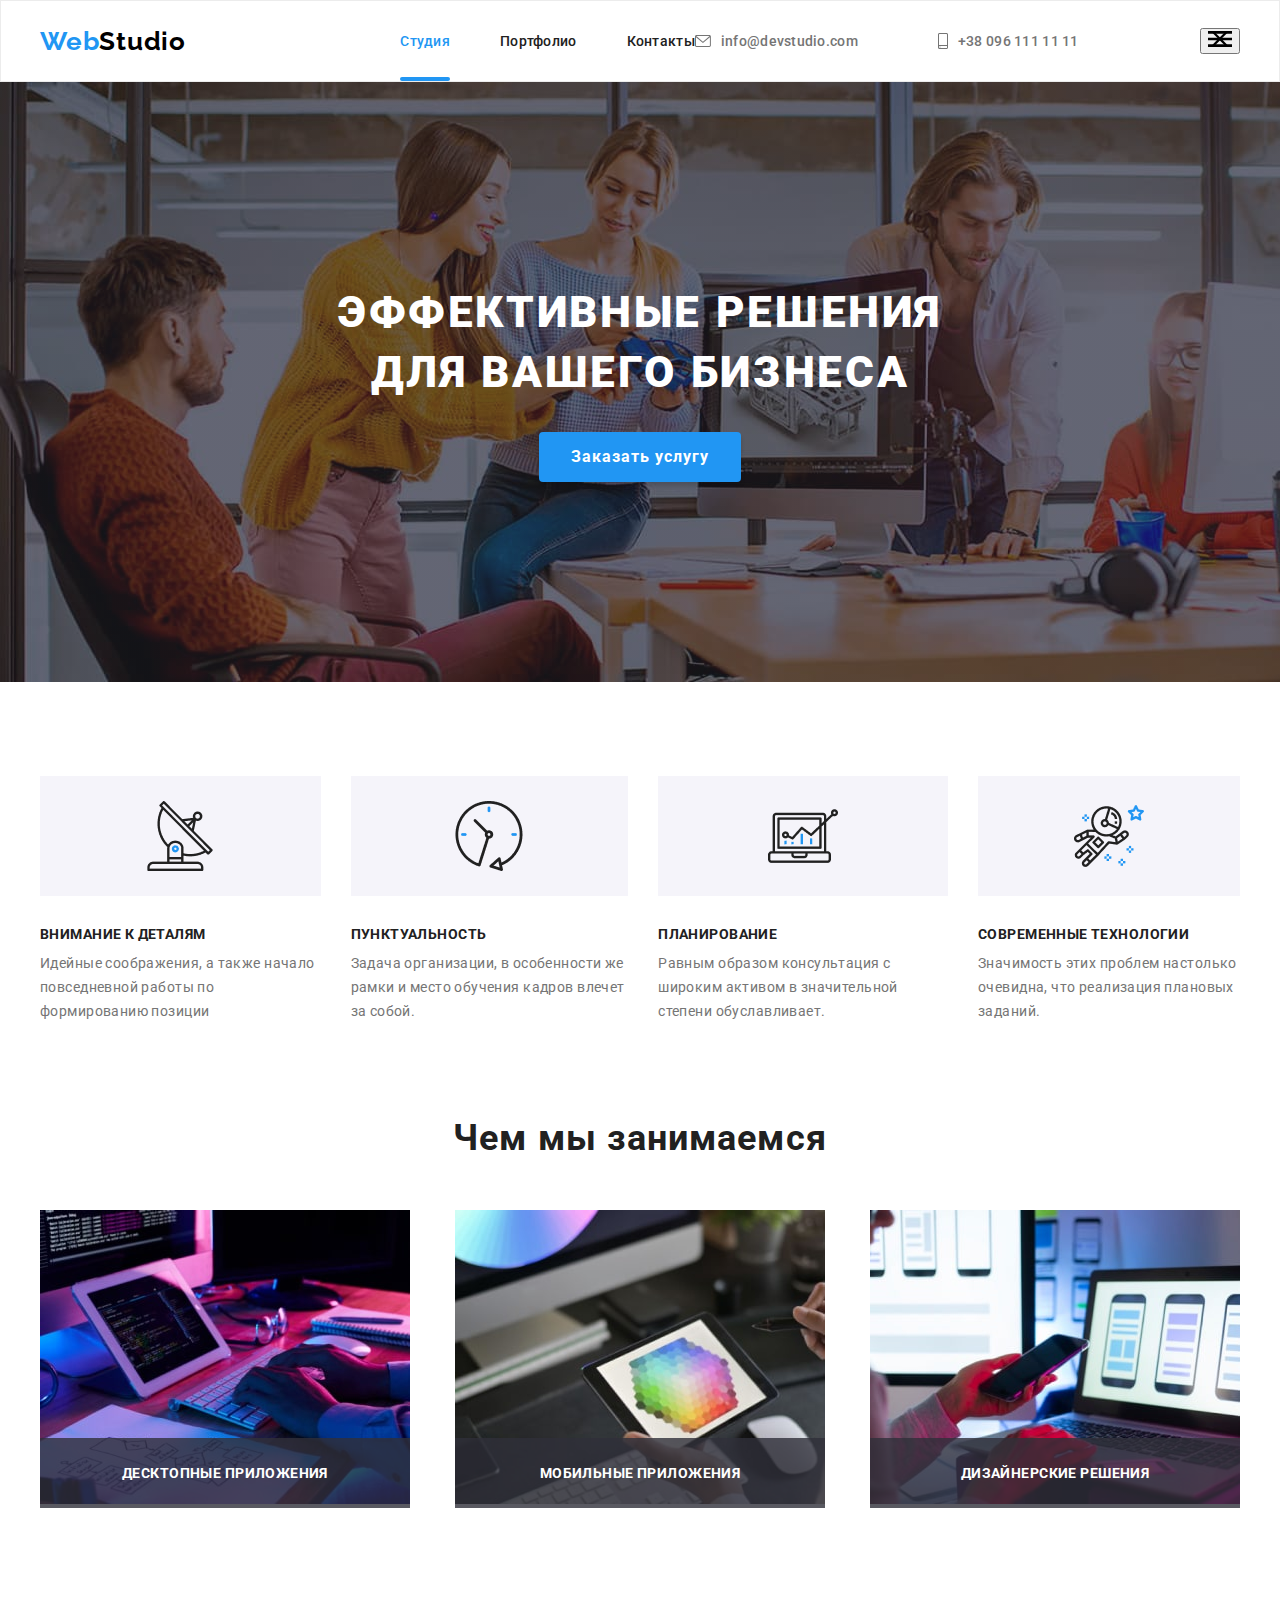
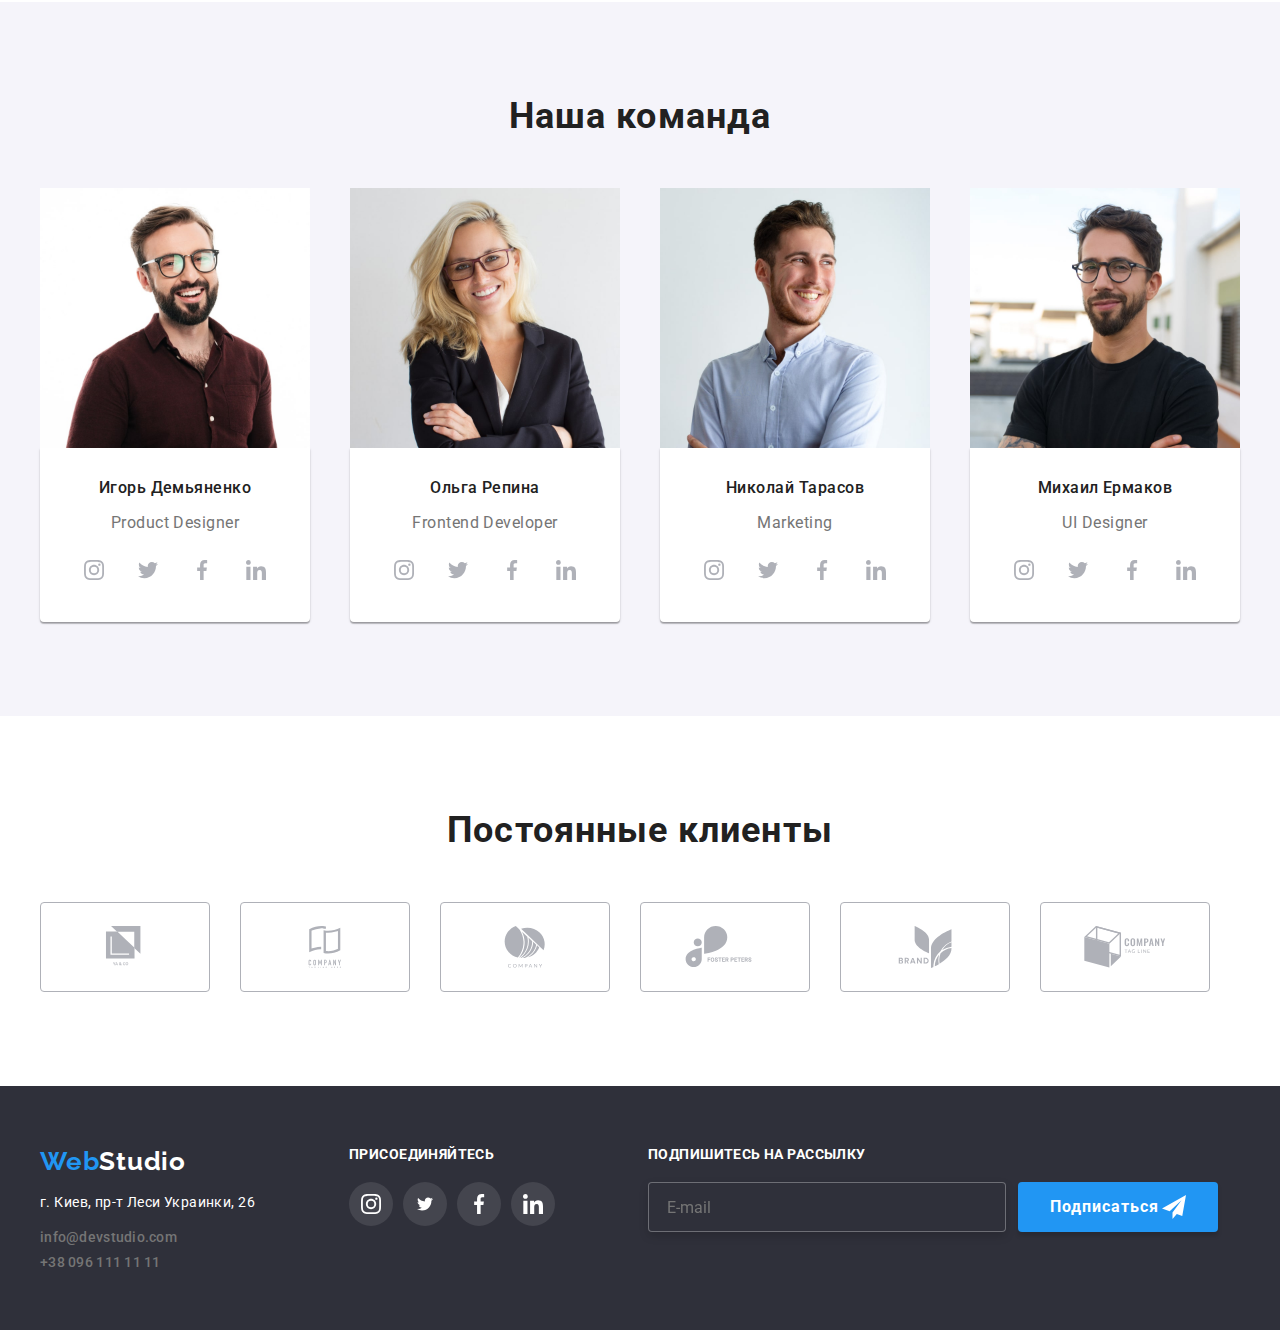
==== index.html @ eb55b939 "adaptive added" ====
<!DOCTYPE html>
<html lang="ru">
<head>
    <meta charset="UTF-8">
    <meta name="viewport" content="width=device-width, initial-scale=1.0">
    <title>WEBSTUDiO</title>
    <link rel="stylesheet" href="https://cdnjs.cloudflare.com/ajax/libs/modern-normalize/1.0.0/modern-normalize.css">
    <link href="https://fonts.googleapis.com/css2?family=Raleway:wght@700&family=Roboto:wght@400;500;700;900&display=swap" rel="stylesheet">
    <link rel="stylesheet" href="./css/main.min.css">
    <link rel="stylesheet" href="./portfolio.html">
</head>
<body>
    <!--HEADER-->
    <header class="header">
        <div class="container main">
            <a class="logo" href="" aria-label="Логотип веб студия">Web<span class="logo-name-part">Studio</span></a>
            <div class="nav-container main is-open" data-menu>
                    <nav class="navigation">
                        <ul class="navigation-list list main">
                            <li class="navigation-list-item"><a class="navigation-list-link link current" href="./index.html">Студия</a></li>
                            <li class="navigation-list-item"><a class="navigation-list-link link" href="./portfolio.html">Портфолио</a></li>
                            <li class="navigation-list-item"><a class="navigation-list-link link" href="">Контакты</a></li>
                        </ul>  
                    </nav>
                    <ul class="contacts list">
                        <li class="contacts-icon">
                            <a class="header-email-link link" href="mailto:info@devstudio.com">
                                <svg class="contacts-icon-mail">
                                    <use href="./images/sprite.svg#icon-envelope-hover"></use>
                                </svg>
                            info@devstudio.com</a>
                        </li>
                        <li class="contacts-icon">
                            <a class="header-tel-link link" href="tel:+380961111111">
                                <svg class="contacts-icon-tel">
                                    <use href="./images/sprite.svg#icon-smartphone"></use>
                                </svg>
                            +38 096 111 11 11</a>
                        </li>
                    </ul>
            </div>
            <button type="button" class="btn-burger-menu is-open" aria-expanded="false" data-menu-button>
                <svg width="24" height="16" class="menu-icon" aria-label="Переключатель мобильного меню">
                    <use class="icon-menu" href="./images/sprite.svg#icon-menu_24px"></use>
                    <use class="icon-close" href="./images/sprite.svg#icon-close_24px"></use>
                </svg>
            </button>
        </div>
    </header>
    <main>
    <!--ORDER SERVISE-->
        <section class="order-servise background">
            <div class="container">
                <h1 class="description">Эффективные решения <br> для вашего бизнеса</h1>
                <button class="modal-button" type="button" data-modal-open>Заказать услугу</button>
            </div>
        </section>
    <!--ADVANTAGES-->
        <section class="advantages">
            <div class="container">
                <ul class="advantages-list list">
                    <li class="advantages-item icon-antenna"><h3 class="advantages-description">ВНИМАНИЕ К ДЕТАЛЯМ</h3><p class="advantages-text">Идейные соображения, а также начало повседневной работы по формированию позиции</p></li>
                    <li class="advantages-item icon-clock"><h3 class="advantages-description">ПУНКТУАЛЬНОСТЬ</h3><p class="advantages-text">Задача организации, в особенности же рамки и место обучения кадров влечет за собой.</p></li>
                    <li class="advantages-item icon-diagram"><h3 class="advantages-description">ПЛАНИРОВАНИЕ</h3><p class="advantages-text">Равным образом консультация с широким активом в значительной степени обуславливает.</p></li>
                    <li class="advantages-item icon-astronaut"><h3 class="advantages-description">СОВРЕМЕННЫЕ ТЕХНОЛОГИИ</h3><p class="advantages-text">Значимость этих проблем настолько очевидна, что реализация плановых заданий.</p></li>
                </ul>
            </div>
        </section>
    <!--WORK DESCRIPTION-->
        <section class="work-description">
            <div class="container">
                <h2 class="section-description">Чем мы занимаемся</h2>
                <ul class="work-description-list list">
                    <li class="work-decription-item">
                         <img src="./images/workdescription/wd1.jpg" alt="человек печатает текст на клавиатуре" width="370" height="294">
                        <div class="work-description-text">
                            <h3 class="text-description">ДECКТОПНЫЕ ПРИЛОЖЕНИЯ</h3>
                        </div>
                     </li>
                     <li class="work-decription-item">
                        <img src="./images/workdescription/wd2.jpg" alt="человек смотрит на экран телефона" width="370" height="294">
                        <div class="work-description-text">
                            <h3 class="text-description">МОБИЛЬНЫЕ ПРИЛОЖЕНИЯ</h3>
                        </div>
                    </li>
                    <li class="work-decription-item">
                        <img src="./images/workdescription/wd3.jpg" alt="человек смотрит на экран планшета" width="370" height="294">
                        <div class="work-description-text">
                            <h3 class="text-description">ДИЗАЙНЕРСКИЕ РЕШЕНИЯ</h3>
                        </div>
                    </li>
                 </ul>
            </div>
        </section>
    <!--TEAM-->
        <section class="our-team">
            <div class="container">
                <h2 class="section-description">Наша команда</h2>
                <ul class="team-list list">
                    <li class="team-item">
                        <img class="employee-photo" src="./images/team/employee-1.jpg" alt="сотрудник мужчина улыбается" width="270" height="260">
                        <div class="team-content"> 
                            <h3 class="employee-name">Игорь Демьяненко</h3>
                            <p class="employee-position">Product Designer</p> 
                            <ul class="social-list list">
                                <li class="social-list-item">
                                    <a class="social-list-link" href="">
                                        <svg class="social-list-svg">
                                            <use href="./images/sprite.svg#icon-instagram"></use>
                                        </svg>
                                    </a>
                                </li>
                                <li class="social-list-item">
                                    <a class="social-list-link" href="">
                                        <svg class="social-list-svg">
                                            <use href="./images/sprite.svg#icon-twitter"></use>
                                        </svg>
                                    </a>
                                </li>
                                <li class="social-list-item">
                                    <a class="social-list-link" href="">
                                        <svg class="social-list-svg">
                                            <use href="./images/sprite.svg#icon-facebook"></use>
                                        </svg>
                                    </a>
                                </li>
                                <li class="social-list-item">
                                    <a class="social-list-link" href="">
                                        <svg class="social-list-svg">
                                            <use href="./images/sprite.svg#icon-linkedin"></use>
                                        </svg>
                                    </a>
                                </li>
                            </ul> 
                        </div>
                    </li>
                    <li class="team-item">
                        <img class="employee-photo" src="./images/team/employee-2.jpg" alt="сотрудник женщина улыбается" width="270" height="260">
                        <div class="team-content">
                            <h3 class="employee-name">Ольга Репина</h3>
                            <p class="employee-position">Frontend Developer</p>
                            <ul class="social-list list">
                                <li class="social-list-item">
                                    <a class="social-list-link" href="">
                                        <svg class="social-list-svg">
                                            <use href="./images/sprite.svg#icon-instagram"></use>
                                        </svg>
                                    </a>
                                </li>
                                <li class="social-list-item">
                                    <a class="social-list-link" href="">
                                        <svg class="social-list-svg">
                                            <use href="./images/sprite.svg#icon-twitter"></use>
                                        </svg>
                                    </a>
                                </li>
                                <li class="social-list-item">
                                    <a class="social-list-link" href="">
                                        <svg class="social-list-svg">
                                            <use href="./images/sprite.svg#icon-facebook"></use>
                                        </svg>
                                    </a>
                                </li>
                                <li class="social-list-item">
                                    <a class="social-list-link" href="">
                                        <svg class="social-list-svg">
                                            <use href="./images/sprite.svg#icon-linkedin"></use>
                                        </svg>
                                    </a>
                                </li>
                            </ul> 
                        </div>
                    </li>
                    <li class="team-item">
                        <img class="employee-photo" src="./images/team/employee-3.jpg" alt="сотрудник мужчина улыбается" width="270" height="260">
                        <div class="team-content">
                            <h3 class="employee-name">Николай Тарасов</h3>
                            <p class="employee-position">Marketing</p>
                            <ul class="social-list list">
                                <li class="social-list-item">
                                    <a class="social-list-link" href="">
                                        <svg class="social-list-svg">
                                            <use href="./images/sprite.svg#icon-instagram"></use>
                                        </svg>
                                    </a>
                                </li>
                                <li class="social-list-item">
                                    <a class="social-list-link" href="">
                                        <svg class="social-list-svg">
                                            <use href="./images/sprite.svg#icon-twitter"></use>
                                        </svg>
                                    </a>
                                </li>
                                <li class="social-list-item">
                                    <a class="social-list-link" href="">
                                        <svg class="social-list-svg">
                                            <use href="./images/sprite.svg#icon-facebook"></use>
                                        </svg>
                                    </a>
                                </li>
                                <li class="social-list-item">
                                    <a class="social-list-link" href="">
                                        <svg class="social-list-svg">
                                            <use href="./images/sprite.svg#icon-linkedin"></use>
                                        </svg>
                                    </a>
                                </li>
                            </ul> 
                        </div>
                    </li>
                    <li class="team-item">
                        <img class="employee-photo" src="./images/team/employee-4.jpg" alt="сотрудник мужчина улыбается" width="270" height="260">
                        <div class="team-content">
                            <h3 class="employee-name">Михаил Ермаков</h3>
                            <p class="employee-position">UI Designer</p>
                            <ul class="social-list list">
                                <li class="social-list-item">
                                    <a class="social-list-link" href="">
                                        <svg class="social-list-svg">
                                            <use href="./images/sprite.svg#icon-instagram"></use>
                                        </svg>
                                    </a>
                                </li>
                                <li class="social-list-item">
                                    <a class="social-list-link" href="">
                                        <svg class="social-list-svg">
                                            <use href="./images/sprite.svg#icon-twitter"></use>
                                        </svg>
                                    </a>
                                </li>
                                <li class="social-list-item">
                                    <a class="social-list-link" href="">
                                        <svg class="social-list-svg">
                                            <use href="./images/sprite.svg#icon-facebook"></use>
                                        </svg>
                                    </a>
                                </li>
                                <li class="social-list-item">
                                    <a class="social-list-link" href="">
                                        <svg class="social-list-svg">
                                            <use href="./images/sprite.svg#icon-linkedin"></use>
                                        </svg>
                                    </a>
                                </li>
                            </ul> 
                        </div> 
                    </li>
                </ul>
            </div>
        </section>
        <!--OUR CLIENTS-->
        <section class="our-clients">
            <div class="container">
                <h2 class="section-description">Постоянные клиенты</h2>
                <ul class="clients-list list">
                    <li class="clients-list-item link">
                        <a class="clients-list-link" href="">
                            <svg class="clients-list-svg" width="44" height="50">
                                <use href="./images/sprite.svg#icon-logo-1"></use>
                            </svg>
                        </a>
                    </li>
                    <li class="clients-list-item link">
                        <a class="clients-list-link" href="">
                            <svg class="clients-list-svg" width="40" height="52">
                                <use href="./images/sprite.svg#icon-logo-2"></use>
                            </svg>
                        </a>
                    </li>
                    <li class="clients-list-item link">
                        <a class="clients-list-link" href="">
                            <svg class="clients-list-svg" width="41" height="42">
                                <use href="./images/sprite.svg#icon-logo-3"></use>
                            </svg>
                        </a>
                    </li>
                    <li class="clients-list-item link">
                        <a class="clients-list-link" href="">
                            <svg class="clients-list-svg" width="80" height="42">
                                <use href="./images/sprite.svg#icon-logo-4"></use>
                            </svg>
                        </a>
                    </li>
                    <li class="clients-list-item link">
                        <a class="clients-list-link" href="">
                            <svg class="clients-list-svg" width="59" height="47">
                                <use href="./images/sprite.svg#icon-logo-5"></use>
                            </svg>
                        </a>
                    </li>
                    <li class="clients-list-item link">
                        <a class="clients-list-link" href="">
                            <svg class="clients-list-svg" width="89" height="46">
                                <use href="./images/sprite.svg#icon-logo-6"></use>
                            </svg>
                        </a>
                    </li>
                </ul>
            </div>
        </section>
    </main>
    <!--FOOTER-->
    <footer class="page-footer">
        <div class="container">
            <div class="address-section">
                <a class="logo" href="" aria-label="Логотип веб студия">Web<span class="logo-footer">Studio</span></a>
                <address class="address">
                    <p class="address-street">г. Киев, пр-т Леси Украинки, 26</p>
                    <div class="contacts-item">
                        <a class="header-email-link link" href="mailto:info@devstudio.com ">info@devstudio.com</a>
                        <a class="header-tel-link link" href="tel:+380961111111">+38 096 111 11 11</a>
                    </div>
                </address>
            </div>
            <div class="join">
                <span class="join-text">ПРИСОЕДИНЯЙТЕСЬ</span>
                <ul class="footer-social-list list">
                    <li class="footer-social-list-item">
                        <a class="footer-social-list-link" href="">
                            <svg weight="20" height="20" class="footer-social-list-svg">
                                <use href="./images/sprite.svg#icon-instagram"></use>
                            </svg>
                        </a>
                    </li>
                    <li class="footer-social-list-item">
                        <a class="footer-social-list-link" href="">
                            <svg weight="20" height="16" class="footer-social-list-svg">
                                <use href="./images/sprite.svg#icon-twitter"></use>
                            </svg>
                        </a>
                    </li>
                    <li class="footer-social-list-item">
                        <a class="footer-social-list-link" href="">
                            <svg weight="10" height="20" class="footer-social-list-svg">
                                <use href="./images/sprite.svg#icon-facebook"></use>
                            </svg>
                        </a>
                    </li>
                    <li class="footer-social-list-item">
                        <a class="footer-social-list-link" href="">
                            <svg weight="20" height="20" class="footer-social-list-svg">
                                <use href="./images/sprite.svg#icon-linkedin"></use>
                            </svg>
                        </a>
                    </li>
                </ul> 
            </div>
            <div class="footer-submit">
            <span class="join-text submit">ПОДПИШИТЕСЬ НА РАССЫЛКУ</span>
            <form action="#" class="footer-submit-link">
                <input type="email" name="user-mail" class="footer-submit-input" placeholder="E-mail">
                <button class="modal-button">Подписаться
                    <svg height="24" width="24" class="footer-social-list-svg">
                        <use href="./images/sprite.svg#icon-icon-send"></use>
                    </svg>
                </button>
            </form>    
            </div>
        </div>
    </footer>

    <div class="backdrop is-hidden" data-modal>
        <div class="modal">
            <button type="button" class="close-button" data-modal-close>
                <svg weight="11" height="11" class="svg-close-button">
                    <use href="./images/sprite.svg#icon-Vector"></use>
                </svg>
            </button>
            <form action="#" class="modal-form">
                <h2 class="modal-name">Оставьте свои данные, мы вам перезвоним</h2>
                <label class="modal-form-field">
                    Имя
                    <span class="modal-form-wrapper">
                        <input type="text" name="user-name" class="modal-form-input" required>
                        <svg width="12" height="12" class="modal-form-svg-icon">
                            <use href="./images/sprite.svg#icon-human"></use> 
                        </svg>   
                    </span>
                </label>
                <label class="modal-form-field">
                    Телефон
                    <span class="modal-form-wrapper">
                        <input type="tel" name="user-phone" class="modal-form-input" required>
                        <svg width="13" height="13" class="modal-form-svg-icon">
                            <use href="./images/sprite.svg#icon-tel"></use> 
                        </svg>
                    </span>
                </label>
                <label class="modal-form-field">
                    Почта
                    <span class="modal-form-wrapper">
                        <input type="email" name="user-mail" class="modal-form-input" required>
                        <svg width="15" height="12" class="modal-form-svg-icon">
                            <use href="./images/sprite.svg#icon-email"></use> 
                        </svg>
                    </span>
                </label>
                <textarea name="user-message" id="" cols="30" rows="10" class="modal-form-message" placeholder="Введите текст"></textarea>
                <input type="checkbox" name="user-policy" value="accept-policy" id="check-policy" class="modal-form-policy visually-hidden">
                <label for="check-policy" class="modal-form-policy-label">Соглашаюсь с рассылкой и принимаю <a href="#" class="modal-form-policy-link"> Условия договора</a></label>
                <button type="submit" class="modal-form-btn">Отправить</button>
            </form>
        </div>
    </div>

    <script src="./js/modal.js"></script>
    <script src="./js/menu.js"></script>
</body>
</html>
---- css/main.min.css ----
.visually-hidden{position:absolute !important;clip:rect(1px 1px 1px 1px);clip:rect(1px, 1px, 1px, 1px);padding:0 !important;border:0 !important;height:1px !important;width:1px !important;overflow:hidden}body{font-family:"Roboto", sans-serif;color:#757575}.list{list-style:none;padding:0px;margin:0px}.link{text-decoration:none}@media screen and (min-width: 480px){current::after{content:"";display:block;height:4px;width:100%;bottom:-4px;position:absolute;background-color:#2196F3;border-radius:2px}}@media screen and (min-width: 1200px){.current::after{content:"";display:block;height:4px;width:100%;bottom:-4px;position:absolute;background-color:#2196F3;border-radius:2px}}.container{width:100%;padding:0 15px}@media screen and (min-width: 480px){.container{width:480px;padding:0 15px;margin:0 auto}}@media screen and (min-width: 768px){.container{width:768px}}@media screen and (min-width: 1200px){.container{width:1230px}}.logo{margin-right:93px;font-family:"Raleway", sans-serif;font-style:normal;font-weight:700;font-size:26px;line-height:1.192;letter-spacing:0.03em;color:#2196F3;list-style:none;text-decoration:none}.logo-name-part{color:#000}.logo-footer{color:#fff}.section-description{margin-top:0px;margin-bottom:50px;font-weight:700;font-size:36px;line-height:1.166;text-align:center;letter-spacing:0.03em;color:#212121}.modal-button,.modal-form-btn{display:inline-block;min-width:200px;padding:10px 32px;font-weight:700;font-size:16px;line-height:1.875;align-items:center;letter-spacing:0.06em;color:#fff;background:#2196F3;box-shadow:0px 4px 4px rgba(0,0,0,0.15);border-radius:4px;border:none}.modal-form-btn{align-self:center;background:#188CE8;box-shadow:0px 4px 4px rgba(0,0,0,0.15);border-radius:4px;margin-top:40px;margin-bottom:40px;border:none}.backdrop{position:fixed;top:0;left:0;width:100%;height:100%;background:rgba(0,0,0,0.2);transition:all 250ms cubic-bezier(0.4, 0, 0.2, 1)}.backdrop.is-hidden{opacity:0;visibility:hidden;pointer-events:none}.backdrop.is-hidden .modal{transform:translate(-50%, -50%) scale(0)}.modal{position:absolute;top:50%;left:50%;transform:translate(-50%, -50%) scale(1);width:528px;height:581px;padding:40px;background:#fff;box-shadow:0px 1px 3px rgba(0,0,0,0.12),0px 1px 1px rgba(0,0,0,0.14),0px 2px 1px rgba(0,0,0,0.2);border-radius:4px}.close-button{position:absolute;top:8px;right:8px;width:30px;height:30px;background:#fff;border:1px solid rgba(0,0,0,0.1);border-radius:50%;cursor:pointer;transition:all 250ms cubic-bezier(0.4, 0, 0.2, 1)}.close-button:hover{fill:#2196F3}.svg-close-button{width:11px;height:11px;transition:color 250ms cubic-bezier(0.4, 0, 0.2, 1)}.modal-form{display:flex;flex-direction:column}.modal-form-input{display:block;width:100%;height:40px;border:1px solid rgba(33,33,33,0.2);border-radius:4px;padding-left:42px;cursor:pointer}.modal-form-input:focus,.modal-form-message:focus{padding:12px 16px;outline:none;border:1px solid #2196F3}.modal-form-message:focus::placeholder{padding:6px 8px}.modal-form-message{width:448px;height:120px;border:1px solid rgba(33,33,33,0.2);border-radius:4px;resize:none;margin-bottom:20px}.modal-form-field{margin-bottom:10px}.modal-form-wrapper{display:block;position:relative;margin-top:4px;cursor:pointer}.modal-name{width:448px;height:23px;font-weight:bold;font-size:20px;line-height:1.045;text-align:center;letter-spacing:0.03em;color:#212121}.modal-form-svg-icon{position:absolute;top:50%;left:12px;transform:translateY(-50%)}.modal-form-input:focus+.modal-form-svg-icon{fill:#2196F3}.modal-form-input:focus{padding-left:42px}.modal-form-policy-label::before{display:inline-block;content:"";width:16px;height:15px;border:2px solid #212121;margin-right:8.38px}.modal-form-policy-label{font-size:14px;line-height:1.714;letter-spacing:0.03em;color:#757575}.modal-form-policy:checked+.modal-form-policy-label::before{background-color:#2196F3;background-image:url(../images/modal/Vector.png);background-repeat:no-repeat;background-position:50% 50%;border:none}.modal-form-policy-link{color:#2196F3;text-decoration:underline}.modal-form-message::placeholder{padding:12px 16px}.social-list{display:flex;justify-content:space-between;padding-left:32px;padding-right:32px}.social-list-svg{width:20px;height:20px;transition:fill 250ms cubic-bezier(0.4, 0, 0.2, 1)}.social-list-link{display:flex;justify-content:center;align-items:center;width:44px;height:44px;fill:#AFB1B8;transition:background-color 250ms cubic-bezier(0.4, 0, 0.2, 1)}.social-list-link:hover{background-color:#2196F3;border-radius:50%}.social-list-link:hover .social-list-svg{fill:#fff}@media screen and (min-width: 480px){.header{position:relative;background-color:#fff;border:1px solid #ECECEC}.header-email-link:hover,.header-email-link:focus,.header-tel-link:hover,.header-tel-link:focus{color:#2196F3}.header-email-link,.header-tel-link{display:flex;font-weight:500;font-size:14px;line-height:1.143;letter-spacing:0.02em;color:#757575;transition:color 250ms cubic-bezier(0.4, 0, 0.2, 1)}}@media screen and (min-width: 1200px){.header-email-link,.header-tel-link{display:flex}}@media screen and (max-width: 768px){.nav-container{position:absolute;height:382px;width:100%;text-align:center;background-color:#fff}.nav-container.is-open{display:block}.navigation-list-item:not(:last-child){margin-bottom:40px}.navigation-list-link.current{color:#2196F3}.navigation-list-link:hover,.navigation-list-link:focus{color:#2196F3}.btn-burger-menu{display:inline-flex;padding:0;margin:0;width:40px;height:40px;border:none;background-color:#fff}.btn-burger-menu .icon-close{display:none}.btn-burger-menu.is-open .icon-close{display:block}.btn-burger-menu.is-open .icon-menu{display:none}}@media screen and (min-width: 768px){.main{display:flex;align-items:center;justify-content:space-between;height:80px}.navigation-list-link{position:relative;padding-top:32px;padding-bottom:28px;font-weight:500;font-size:14px;line-height:1.143;letter-spacing:0.02em;color:#212121;transition:color 250ms cubic-bezier(0.4, 0, 0.2, 1)}.navigation-list-item:not(:last-child){margin-right:50px}.navigation-list-link.current{color:#2196F3}.navigation-list-link:hover,.navigation-list-link:focus{color:#2196F3}}@media screen and (min-width: 1200px){.navigation-list-link{position:relative;padding-top:32px;padding-bottom:28px;font-weight:500;font-size:14px;line-height:1.143;letter-spacing:0.02em;color:#212121;transition:color 250ms cubic-bezier(0.4, 0, 0.2, 1)}.navigation-list-item:not(:last-child){margin-right:50px}.navigation-list-link.current{color:#2196F3}.navigation-list-link:hover,.navigation-list-link:focus{color:#2196F3}}main>.logo{align-self:center}@media screen and (min-width: 480px){.contacts{display:block}.contacts-icon-mail{align-self:center;width:16px;height:12px;fill:#757575;margin-right:10px;transition:fill 250ms cubic-bezier(0.4, 0, 0.2, 1)}.contacts-icon-tel{align-self:center;width:10px;height:16px;fill:#757575;margin-right:10px;transition:color 250ms cubic-bezier(0.4, 0, 0.2, 1)}}@media screen and (min-width: 1200px){.contacts{display:flex;margin:0}.contacts-icon-mail{align-self:center;width:16px;height:12px;fill:#757575;margin-right:10px;transition:fill 250ms cubic-bezier(0.4, 0, 0.2, 1)}.contacts-icon-tel{align-self:center;width:10px;height:16px;fill:#757575;margin-right:10px;transition:color 250ms cubic-bezier(0.4, 0, 0.2, 1)}.contacts-item{display:flex;flex-direction:column}.contacts-icon:not(:last-child){margin-right:30px}.contacts-icon .header-email-link{margin-right:50px}.header-email-link:hover .contacts-icon-mail{fill:#2196F3}.header-tel-link:hover .contacts-icon-tel{fill:#2196F3}.contacts-item>.header-email-link{margin-bottom:9px}}.order-servise{text-align:center;padding-top:200px;padding-bottom:200px;margin-bottom:60px}.description{margin-top:0px;margin-bottom:30px;font-weight:900;font-size:44px;line-height:1.364;letter-spacing:0.06em;text-transform:uppercase;color:#fff}@media screen and (min-width: 1200px){.order-servise{margin-bottom:94px}}.background{height:600px;max-width:1600px;margin-left:auto;margin-right:auto;background-image:linear-gradient(rgba(47,48,58,0.4), rgba(47,48,58,0.4)),url(../images/hero/hero.jpg)}.advantages-text{margin-top:0;margin-bottom:0;font-weight:normal;font-size:14px;line-height:1.714;letter-spacing:0.03em;color:#757575}.advantages-item::before{padding-right:100px;margin-bottom:30px;display:block;content:"";height:120px;background-size:70px 70px;background-repeat:no-repeat;background-position:center;background-color:#F5F4FA}.advantages-description{margin-top:0px;margin-bottom:10px;font-weight:700;font-size:14px;line-height:1.143;letter-spacing:0.03em;text-transform:uppercase;color:#212121}.advantages-item:not(:last-child){margin-right:30px}.icon-antenna::before{background-image:url(../images/advantages/antenna.png)}.icon-clock::before{background-image:url(../images/advantages/clock.png)}.icon-diagram::before{background-image:url(../images/advantages/diagram.png)}.icon-astronaut::before{background-image:url(../images/advantages/astronaut.png)}@media screen and (min-width: 480px){.advantages-list{display:block}.advantages-description{text-align:center}}@media screen and (min-width: 1200px){.advantages{margin-bottom:94px}.advantages-list{display:flex}.advantages-description{text-align:start}}@media screen and (max-width: 1199px){.work-description{display:none}}@media screen and (min-width: 1200px){.work-description{display:block;margin-bottom:94px}.work-description-list{display:flex;justify-content:space-between}.work-decription-item{position:relative}.work-description-text{position:absolute;bottom:0;left:0;height:70px;width:100%;background:rgba(47,48,58,0.8)}.text-description{padding:27px 52px;margin:0;font-weight:bold;font-size:14px;line-height:1.142;text-align:center;letter-spacing:0.03em;text-transform:uppercase;color:#fff}}.our-team{margin-bottom:60px;padding-top:60px;padding-bottom:60px;background-color:#F5F4FA}.team-content{background:#fff;box-shadow:0px 1px 3px rgba(0,0,0,0.12),0px 1px 1px rgba(0,0,0,0.14),0px 2px 1px rgba(0,0,0,0.2);border-radius:0px 0px 4px 4px;padding-top:30px;padding-bottom:30px}.employee-name{display:block;margin-bottom:10px;margin-top:0;font-weight:500;font-size:16px;line-height:1.188;text-align:center;letter-spacing:0.03em;color:#212121}.employee-position{margin-bottom:16px;font-weight:normal;font-size:16px;line-height:1.188;text-align:center;letter-spacing:0.03em}@media screen and (min-width: 480px){.our-team{width:100%;display:block}.employee-photo{display:block;margin:0  auto}}@media screen and (min-width: 1200px){.our-team{padding-bottom:94px;padding-top:94px;margin-bottom:94px}.employee-name,.employee-position{background-color:#fff}.team-list{display:flex;justify-content:space-between}.team-item{border-radius:0px 0px 4px 4px}.employee-photo{display:block}}.our-clients{margin-bottom:94px}.clients-list{display:flex}.clients-list-link{display:flex;justify-content:center;align-items:center;width:170px;height:90px;border:1px solid #AFB1B8;border-radius:4px;transition:border-color 250ms cubic-bezier(0.4, 0, 0.2, 1)}.clients-list-item:not(:last-child){margin-right:30px}.clients-list-link:hover{border-color:#2196F3}.clients-list-svg{width:100%;height:100%;padding:23px 40px;fill:#AFB1B8;transition:fill 250ms cubic-bezier(0.4, 0, 0.2, 1)}.clients-list-svg:hover{fill:#2196F3}.address-section{display:flex;flex-direction:column;justify-content:space-around;margin-right:70px}.address{display:flex;flex-direction:column;font-style:normal;color:#fff}.address-street{font-weight:normal;font-size:14px;line-height:1.714;letter-spacing:0.03em}.page-footer{background-color:#2F303A;padding-top:60px;padding-bottom:60px}.page-footer .container{display:flex}.join{display:flex;flex-direction:column;width:206px;height:80px}.join-text{font-style:normal;font-weight:bold;font-size:14px;line-height:1.142;letter-spacing:0.03em;text-transform:uppercase;color:#fff}.submit{display:block;margin-bottom:20px}.footer-submit{margin-left:93px}.footer-submit-link{display:flex;justify-content:center}.footer-submit-link .modal-button{display:flex;align-items:center;justify-content:space-between}.footer-submit-button{height:50px;width:200px;background-color:#2196F3;box-shadow:0px 4px 4px rgba(0,0,0,0.15);border-radius:4px}.footer-submit-input::placeholder{padding-top:15px;padding-left:16px}.footer-submit-input{width:358px;height:50px;margin-right:12px;background-color:#2F303A;border:1px solid rgba(255,255,255,0.3);filter:drop-shadow(0px 4px 4px rgba(0,0,0,0.15));border-radius:4px}.footer-submit-input:focus{padding:16px;color:rgba(255,255,255,0.3)}.footer-social-list{display:flex;justify-content:space-between;margin-top:20px}.footer-social-list-svg{fill:#fff}.footer-social-list-link{display:flex;justify-content:center;align-items:center;width:44px;height:44px;border-radius:50%;background:rgba(255,255,255,0.1);transition:background-color 250ms cubic-bezier(0.4, 0, 0.2, 1)}.footer-social-list-item{display:flex;justify-content:center;align-items:center}.footer-social-list-link:hover{background-color:#2196F3}
/*# sourceMappingURL=main.min.css.map */
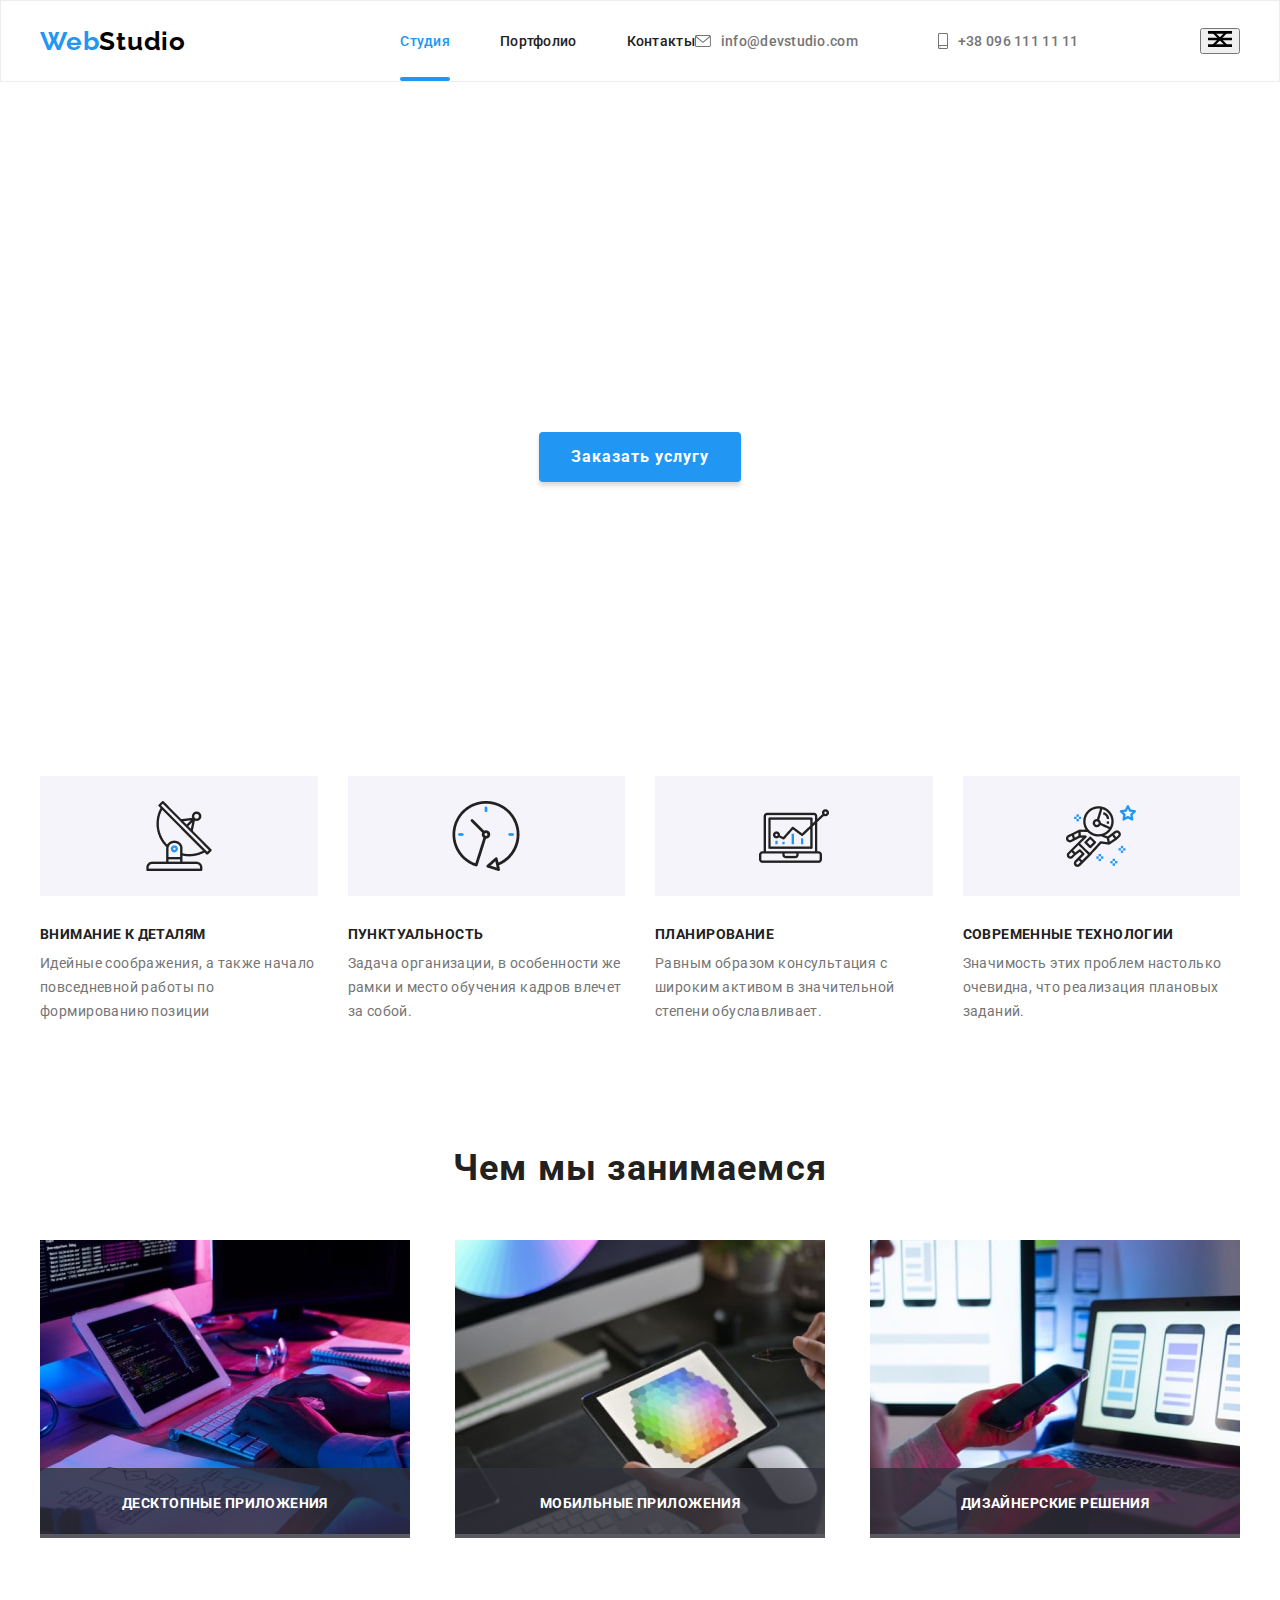
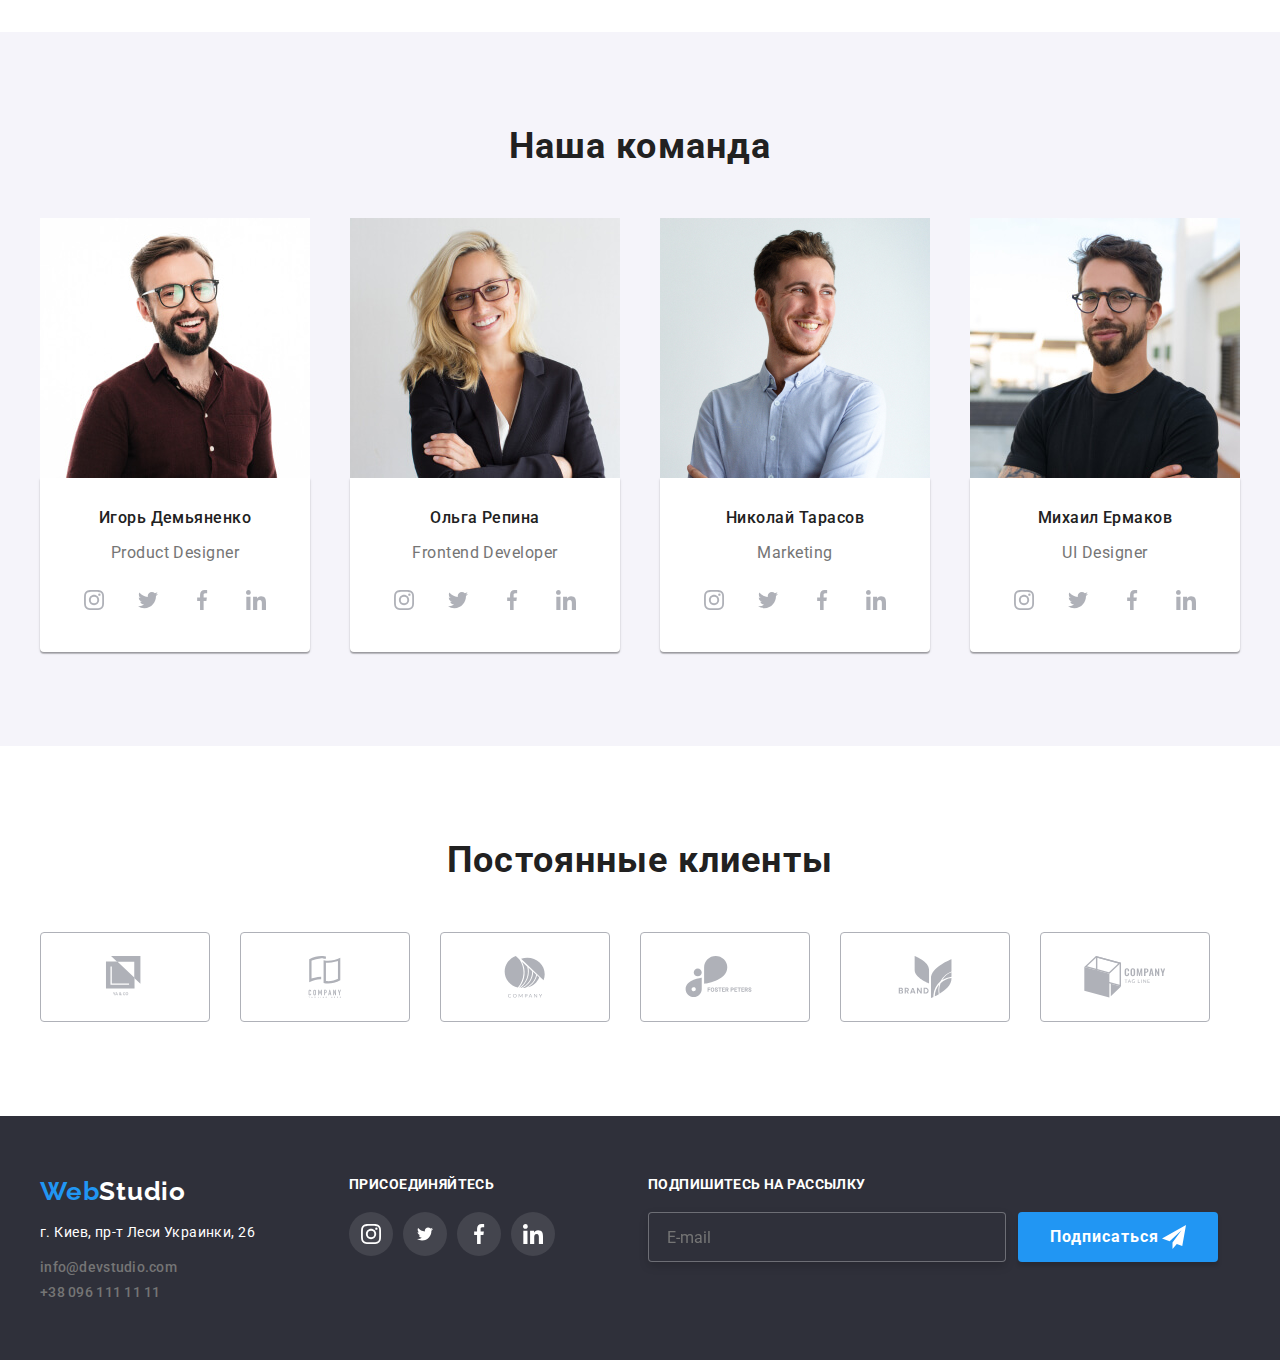
==== commit acbde703: "updated team" ====
--- a/index.html
+++ b/index.html
@@ -98,7 +98,12 @@
                 <h2 class="section-description">Наша команда</h2>
                 <ul class="team-list list">
                     <li class="team-item">
-                        <img class="employee-photo" src="./images/team/employee-1.jpg" alt="сотрудник мужчина улыбается" width="270" height="260">
+                        <picture>
+                            <source srcset="./images/team/employee-desctop-1.jpg 1x, ./images/team/employee-desctop-1@2x.jpg 2x" media="(min-width:1200px)">
+                            <source srcset="./images/team/employee-tablet-1.jpg 1x, ./images/team/employee-tablet-1@2x.jpg 2x" media="(min-width:768px)">
+                            <source srcset="./images/team/employee-mobile-1.jpg 1x, ./images/team/employee-mobile-1@2x.jpg 2x" media="(min-width:480px)">
+                            <img class="employee-photo" src="./images/team/employee-mobile-1.jpg" alt="сотрудник мужчина улыбается">
+                        </picture>
                         <div class="team-content"> 
                             <h3 class="employee-name">Игорь Демьяненко</h3>
                             <p class="employee-position">Product Designer</p> 
@@ -135,7 +140,12 @@
                         </div>
                     </li>
                     <li class="team-item">
-                        <img class="employee-photo" src="./images/team/employee-2.jpg" alt="сотрудник женщина улыбается" width="270" height="260">
+                        <picture>
+                            <source srcset="./images/team/employee-desctop-2.jpg 1x, ./images/team/employee-desctop-2@2x.jpg 2x" media="(min-width:1200px)">
+                            <source srcset="./images/team/employee-tablet-2.jpg 1x, ./images/team/employee-tablet-2@2x.jpg 2x" media="(min-width:768px)">
+                            <source srcset="./images/team/employee-mobile-2.jpg 1x, ./images/team/employee-mobile-2@2x.jpg 2x" media="(min-width:480px)">
+                            <img class="employee-photo" src="./images/team/employee-mobile-2.jpg" alt="сотрудник женщина улыбается">
+                        </picture>
                         <div class="team-content">
                             <h3 class="employee-name">Ольга Репина</h3>
                             <p class="employee-position">Frontend Developer</p>
@@ -172,7 +182,12 @@
                         </div>
                     </li>
                     <li class="team-item">
-                        <img class="employee-photo" src="./images/team/employee-3.jpg" alt="сотрудник мужчина улыбается" width="270" height="260">
+                        <picture>
+                            <source srcset="./images/team/employee-desctop-3.jpg 1x, ./images/team/employee-desctop-3@2x.jpg 2x" media="(min-width:1200px)">
+                            <source srcset="./images/team/employee-tablet-3.jpg 1x, ./images/team/employee-tablet-3@2x.jpg 2x" media="(min-width:768px)">
+                            <source srcset="./images/team/employee-mobile-3.jpg 1x, ./images/team/employee-mobile-3@2x.jpg 2x" media="(min-width:480px)">
+                            <img class="employee-photo" src="/images/team/employee-mobile-3.jpg" alt="сотрудник мужчина улыбается">
+                        </picture>
                         <div class="team-content">
                             <h3 class="employee-name">Николай Тарасов</h3>
                             <p class="employee-position">Marketing</p>
@@ -209,7 +224,12 @@
                         </div>
                     </li>
                     <li class="team-item">
-                        <img class="employee-photo" src="./images/team/employee-4.jpg" alt="сотрудник мужчина улыбается" width="270" height="260">
+                        <picture>
+                            <source srcset="./images/team/employee-desctop-4.jpg 1x, ./images/team/employee-desctop-4@2x.jpg 2x" media="(min-width:1200px)">
+                            <source srcset="./images/team/employee-tablet-4.jpg 1x, ./images/team/employee-tablet-4@2x.jpg 2x" media="(min-width:768px)">
+                            <source srcset="./images/team/employee-mobile-4.jpg 1x, ./images/team/employee-mobile-4@2x.jpg 2x" media="(min-width:480px)">
+                            <img class="employee-photo" src="./images/team/employee-mobile-4.jpg" alt="сотрудник мужчина улыбается">
+                        </picture>
                         <div class="team-content">
                             <h3 class="employee-name">Михаил Ермаков</h3>
                             <p class="employee-position">UI Designer</p>
--- a/css/main.min.css
+++ b/css/main.min.css
@@ -1,2 +1,2 @@
-.visually-hidden{position:absolute !important;clip:rect(1px 1px 1px 1px);clip:rect(1px, 1px, 1px, 1px);padding:0 !important;border:0 !important;height:1px !important;width:1px !important;overflow:hidden}body{font-family:"Roboto", sans-serif;color:#757575}.list{list-style:none;padding:0px;margin:0px}.link{text-decoration:none}@media screen and (min-width: 480px){current::after{content:"";display:block;height:4px;width:100%;bottom:-4px;position:absolute;background-color:#2196F3;border-radius:2px}}@media screen and (min-width: 1200px){.current::after{content:"";display:block;height:4px;width:100%;bottom:-4px;position:absolute;background-color:#2196F3;border-radius:2px}}.container{width:100%;padding:0 15px}@media screen and (min-width: 480px){.container{width:480px;padding:0 15px;margin:0 auto}}@media screen and (min-width: 768px){.container{width:768px}}@media screen and (min-width: 1200px){.container{width:1230px}}.logo{margin-right:93px;font-family:"Raleway", sans-serif;font-style:normal;font-weight:700;font-size:26px;line-height:1.192;letter-spacing:0.03em;color:#2196F3;list-style:none;text-decoration:none}.logo-name-part{color:#000}.logo-footer{color:#fff}.section-description{margin-top:0px;margin-bottom:50px;font-weight:700;font-size:36px;line-height:1.166;text-align:center;letter-spacing:0.03em;color:#212121}.modal-button,.modal-form-btn{display:inline-block;min-width:200px;padding:10px 32px;font-weight:700;font-size:16px;line-height:1.875;align-items:center;letter-spacing:0.06em;color:#fff;background:#2196F3;box-shadow:0px 4px 4px rgba(0,0,0,0.15);border-radius:4px;border:none}.modal-form-btn{align-self:center;background:#188CE8;box-shadow:0px 4px 4px rgba(0,0,0,0.15);border-radius:4px;margin-top:40px;margin-bottom:40px;border:none}.backdrop{position:fixed;top:0;left:0;width:100%;height:100%;background:rgba(0,0,0,0.2);transition:all 250ms cubic-bezier(0.4, 0, 0.2, 1)}.backdrop.is-hidden{opacity:0;visibility:hidden;pointer-events:none}.backdrop.is-hidden .modal{transform:translate(-50%, -50%) scale(0)}.modal{position:absolute;top:50%;left:50%;transform:translate(-50%, -50%) scale(1);width:528px;height:581px;padding:40px;background:#fff;box-shadow:0px 1px 3px rgba(0,0,0,0.12),0px 1px 1px rgba(0,0,0,0.14),0px 2px 1px rgba(0,0,0,0.2);border-radius:4px}.close-button{position:absolute;top:8px;right:8px;width:30px;height:30px;background:#fff;border:1px solid rgba(0,0,0,0.1);border-radius:50%;cursor:pointer;transition:all 250ms cubic-bezier(0.4, 0, 0.2, 1)}.close-button:hover{fill:#2196F3}.svg-close-button{width:11px;height:11px;transition:color 250ms cubic-bezier(0.4, 0, 0.2, 1)}.modal-form{display:flex;flex-direction:column}.modal-form-input{display:block;width:100%;height:40px;border:1px solid rgba(33,33,33,0.2);border-radius:4px;padding-left:42px;cursor:pointer}.modal-form-input:focus,.modal-form-message:focus{padding:12px 16px;outline:none;border:1px solid #2196F3}.modal-form-message:focus::placeholder{padding:6px 8px}.modal-form-message{width:448px;height:120px;border:1px solid rgba(33,33,33,0.2);border-radius:4px;resize:none;margin-bottom:20px}.modal-form-field{margin-bottom:10px}.modal-form-wrapper{display:block;position:relative;margin-top:4px;cursor:pointer}.modal-name{width:448px;height:23px;font-weight:bold;font-size:20px;line-height:1.045;text-align:center;letter-spacing:0.03em;color:#212121}.modal-form-svg-icon{position:absolute;top:50%;left:12px;transform:translateY(-50%)}.modal-form-input:focus+.modal-form-svg-icon{fill:#2196F3}.modal-form-input:focus{padding-left:42px}.modal-form-policy-label::before{display:inline-block;content:"";width:16px;height:15px;border:2px solid #212121;margin-right:8.38px}.modal-form-policy-label{font-size:14px;line-height:1.714;letter-spacing:0.03em;color:#757575}.modal-form-policy:checked+.modal-form-policy-label::before{background-color:#2196F3;background-image:url(../images/modal/Vector.png);background-repeat:no-repeat;background-position:50% 50%;border:none}.modal-form-policy-link{color:#2196F3;text-decoration:underline}.modal-form-message::placeholder{padding:12px 16px}.social-list{display:flex;justify-content:space-between;padding-left:32px;padding-right:32px}.social-list-svg{width:20px;height:20px;transition:fill 250ms cubic-bezier(0.4, 0, 0.2, 1)}.social-list-link{display:flex;justify-content:center;align-items:center;width:44px;height:44px;fill:#AFB1B8;transition:background-color 250ms cubic-bezier(0.4, 0, 0.2, 1)}.social-list-link:hover{background-color:#2196F3;border-radius:50%}.social-list-link:hover .social-list-svg{fill:#fff}@media screen and (min-width: 480px){.header{position:relative;background-color:#fff;border:1px solid #ECECEC}.header-email-link:hover,.header-email-link:focus,.header-tel-link:hover,.header-tel-link:focus{color:#2196F3}.header-email-link,.header-tel-link{display:flex;font-weight:500;font-size:14px;line-height:1.143;letter-spacing:0.02em;color:#757575;transition:color 250ms cubic-bezier(0.4, 0, 0.2, 1)}}@media screen and (min-width: 1200px){.header-email-link,.header-tel-link{display:flex}}@media screen and (max-width: 768px){.nav-container{position:absolute;height:382px;width:100%;text-align:center;background-color:#fff}.nav-container.is-open{display:block}.navigation-list-item:not(:last-child){margin-bottom:40px}.navigation-list-link.current{color:#2196F3}.navigation-list-link:hover,.navigation-list-link:focus{color:#2196F3}.btn-burger-menu{display:inline-flex;padding:0;margin:0;width:40px;height:40px;border:none;background-color:#fff}.btn-burger-menu .icon-close{display:none}.btn-burger-menu.is-open .icon-close{display:block}.btn-burger-menu.is-open .icon-menu{display:none}}@media screen and (min-width: 768px){.main{display:flex;align-items:center;justify-content:space-between;height:80px}.navigation-list-link{position:relative;padding-top:32px;padding-bottom:28px;font-weight:500;font-size:14px;line-height:1.143;letter-spacing:0.02em;color:#212121;transition:color 250ms cubic-bezier(0.4, 0, 0.2, 1)}.navigation-list-item:not(:last-child){margin-right:50px}.navigation-list-link.current{color:#2196F3}.navigation-list-link:hover,.navigation-list-link:focus{color:#2196F3}}@media screen and (min-width: 1200px){.navigation-list-link{position:relative;padding-top:32px;padding-bottom:28px;font-weight:500;font-size:14px;line-height:1.143;letter-spacing:0.02em;color:#212121;transition:color 250ms cubic-bezier(0.4, 0, 0.2, 1)}.navigation-list-item:not(:last-child){margin-right:50px}.navigation-list-link.current{color:#2196F3}.navigation-list-link:hover,.navigation-list-link:focus{color:#2196F3}}main>.logo{align-self:center}@media screen and (min-width: 480px){.contacts{display:block}.contacts-icon-mail{align-self:center;width:16px;height:12px;fill:#757575;margin-right:10px;transition:fill 250ms cubic-bezier(0.4, 0, 0.2, 1)}.contacts-icon-tel{align-self:center;width:10px;height:16px;fill:#757575;margin-right:10px;transition:color 250ms cubic-bezier(0.4, 0, 0.2, 1)}}@media screen and (min-width: 1200px){.contacts{display:flex;margin:0}.contacts-icon-mail{align-self:center;width:16px;height:12px;fill:#757575;margin-right:10px;transition:fill 250ms cubic-bezier(0.4, 0, 0.2, 1)}.contacts-icon-tel{align-self:center;width:10px;height:16px;fill:#757575;margin-right:10px;transition:color 250ms cubic-bezier(0.4, 0, 0.2, 1)}.contacts-item{display:flex;flex-direction:column}.contacts-icon:not(:last-child){margin-right:30px}.contacts-icon .header-email-link{margin-right:50px}.header-email-link:hover .contacts-icon-mail{fill:#2196F3}.header-tel-link:hover .contacts-icon-tel{fill:#2196F3}.contacts-item>.header-email-link{margin-bottom:9px}}.order-servise{text-align:center;padding-top:200px;padding-bottom:200px;margin-bottom:60px}.description{margin-top:0px;margin-bottom:30px;font-weight:900;font-size:44px;line-height:1.364;letter-spacing:0.06em;text-transform:uppercase;color:#fff}@media screen and (min-width: 1200px){.order-servise{margin-bottom:94px}}.background{height:600px;max-width:1600px;margin-left:auto;margin-right:auto;background-image:linear-gradient(rgba(47,48,58,0.4), rgba(47,48,58,0.4)),url(../images/hero/hero.jpg)}.advantages-text{margin-top:0;margin-bottom:0;font-weight:normal;font-size:14px;line-height:1.714;letter-spacing:0.03em;color:#757575}.advantages-item::before{padding-right:100px;margin-bottom:30px;display:block;content:"";height:120px;background-size:70px 70px;background-repeat:no-repeat;background-position:center;background-color:#F5F4FA}.advantages-description{margin-top:0px;margin-bottom:10px;font-weight:700;font-size:14px;line-height:1.143;letter-spacing:0.03em;text-transform:uppercase;color:#212121}.advantages-item:not(:last-child){margin-right:30px}.icon-antenna::before{background-image:url(../images/advantages/antenna.png)}.icon-clock::before{background-image:url(../images/advantages/clock.png)}.icon-diagram::before{background-image:url(../images/advantages/diagram.png)}.icon-astronaut::before{background-image:url(../images/advantages/astronaut.png)}@media screen and (min-width: 480px){.advantages-list{display:block}.advantages-description{text-align:center}}@media screen and (min-width: 1200px){.advantages{margin-bottom:94px}.advantages-list{display:flex}.advantages-description{text-align:start}}@media screen and (max-width: 1199px){.work-description{display:none}}@media screen and (min-width: 1200px){.work-description{display:block;margin-bottom:94px}.work-description-list{display:flex;justify-content:space-between}.work-decription-item{position:relative}.work-description-text{position:absolute;bottom:0;left:0;height:70px;width:100%;background:rgba(47,48,58,0.8)}.text-description{padding:27px 52px;margin:0;font-weight:bold;font-size:14px;line-height:1.142;text-align:center;letter-spacing:0.03em;text-transform:uppercase;color:#fff}}.our-team{margin-bottom:60px;padding-top:60px;padding-bottom:60px;background-color:#F5F4FA}.team-content{background:#fff;box-shadow:0px 1px 3px rgba(0,0,0,0.12),0px 1px 1px rgba(0,0,0,0.14),0px 2px 1px rgba(0,0,0,0.2);border-radius:0px 0px 4px 4px;padding-top:30px;padding-bottom:30px}.employee-name{display:block;margin-bottom:10px;margin-top:0;font-weight:500;font-size:16px;line-height:1.188;text-align:center;letter-spacing:0.03em;color:#212121}.employee-position{margin-bottom:16px;font-weight:normal;font-size:16px;line-height:1.188;text-align:center;letter-spacing:0.03em}@media screen and (min-width: 480px){.our-team{width:100%;display:block}.employee-photo{display:block;margin:0  auto}}@media screen and (min-width: 1200px){.our-team{padding-bottom:94px;padding-top:94px;margin-bottom:94px}.employee-name,.employee-position{background-color:#fff}.team-list{display:flex;justify-content:space-between}.team-item{border-radius:0px 0px 4px 4px}.employee-photo{display:block}}.our-clients{margin-bottom:94px}.clients-list{display:flex}.clients-list-link{display:flex;justify-content:center;align-items:center;width:170px;height:90px;border:1px solid #AFB1B8;border-radius:4px;transition:border-color 250ms cubic-bezier(0.4, 0, 0.2, 1)}.clients-list-item:not(:last-child){margin-right:30px}.clients-list-link:hover{border-color:#2196F3}.clients-list-svg{width:100%;height:100%;padding:23px 40px;fill:#AFB1B8;transition:fill 250ms cubic-bezier(0.4, 0, 0.2, 1)}.clients-list-svg:hover{fill:#2196F3}.address-section{display:flex;flex-direction:column;justify-content:space-around;margin-right:70px}.address{display:flex;flex-direction:column;font-style:normal;color:#fff}.address-street{font-weight:normal;font-size:14px;line-height:1.714;letter-spacing:0.03em}.page-footer{background-color:#2F303A;padding-top:60px;padding-bottom:60px}.page-footer .container{display:flex}.join{display:flex;flex-direction:column;width:206px;height:80px}.join-text{font-style:normal;font-weight:bold;font-size:14px;line-height:1.142;letter-spacing:0.03em;text-transform:uppercase;color:#fff}.submit{display:block;margin-bottom:20px}.footer-submit{margin-left:93px}.footer-submit-link{display:flex;justify-content:center}.footer-submit-link .modal-button{display:flex;align-items:center;justify-content:space-between}.footer-submit-button{height:50px;width:200px;background-color:#2196F3;box-shadow:0px 4px 4px rgba(0,0,0,0.15);border-radius:4px}.footer-submit-input::placeholder{padding-top:15px;padding-left:16px}.footer-submit-input{width:358px;height:50px;margin-right:12px;background-color:#2F303A;border:1px solid rgba(255,255,255,0.3);filter:drop-shadow(0px 4px 4px rgba(0,0,0,0.15));border-radius:4px}.footer-submit-input:focus{padding:16px;color:rgba(255,255,255,0.3)}.footer-social-list{display:flex;justify-content:space-between;margin-top:20px}.footer-social-list-svg{fill:#fff}.footer-social-list-link{display:flex;justify-content:center;align-items:center;width:44px;height:44px;border-radius:50%;background:rgba(255,255,255,0.1);transition:background-color 250ms cubic-bezier(0.4, 0, 0.2, 1)}.footer-social-list-item{display:flex;justify-content:center;align-items:center}.footer-social-list-link:hover{background-color:#2196F3}
+.visually-hidden{position:absolute !important;clip:rect(1px 1px 1px 1px);clip:rect(1px, 1px, 1px, 1px);padding:0 !important;border:0 !important;height:1px !important;width:1px !important;overflow:hidden}body{font-family:"Roboto", sans-serif;color:#757575}.list{list-style:none;padding:0px;margin:0px}.link{text-decoration:none}@media screen and (min-width: 480px){current::after{content:"";display:block;height:4px;width:100%;bottom:-4px;position:absolute;background-color:#2196F3;border-radius:2px}}@media screen and (min-width: 1200px){.current::after{content:"";display:block;height:4px;width:100%;bottom:-4px;position:absolute;background-color:#2196F3;border-radius:2px}}.container{width:100%;padding:0 15px}@media screen and (min-width: 480px){.container{width:480px;padding:0 15px;margin:0 auto}}@media screen and (min-width: 768px){.container{width:768px}}@media screen and (min-width: 1200px){.container{width:1230px}}.logo{margin-right:93px;font-family:"Raleway", sans-serif;font-style:normal;font-weight:700;font-size:26px;line-height:1.192;letter-spacing:0.03em;color:#2196F3;list-style:none;text-decoration:none}.logo-name-part{color:#000}.logo-footer{color:#fff}.modal-button,.modal-form-btn{display:inline-block;min-width:200px;padding:10px 32px;font-weight:700;font-size:16px;line-height:1.875;align-items:center;letter-spacing:0.06em;color:#fff;background:#2196F3;box-shadow:0px 4px 4px rgba(0,0,0,0.15);border-radius:4px;border:none}.modal-form-btn{align-self:center;background:#188CE8;box-shadow:0px 4px 4px rgba(0,0,0,0.15);border-radius:4px;margin-top:40px;margin-bottom:40px;border:none}.backdrop{position:fixed;top:0;left:0;width:100%;height:100%;background:rgba(0,0,0,0.2);transition:all 250ms cubic-bezier(0.4, 0, 0.2, 1)}.backdrop.is-hidden{opacity:0;visibility:hidden;pointer-events:none}.backdrop.is-hidden .modal{transform:translate(-50%, -50%) scale(0)}.modal{position:absolute;top:50%;left:50%;transform:translate(-50%, -50%) scale(1);width:528px;height:581px;padding:40px;background:#fff;box-shadow:0px 1px 3px rgba(0,0,0,0.12),0px 1px 1px rgba(0,0,0,0.14),0px 2px 1px rgba(0,0,0,0.2);border-radius:4px}.close-button{position:absolute;top:8px;right:8px;width:30px;height:30px;background:#fff;border:1px solid rgba(0,0,0,0.1);border-radius:50%;cursor:pointer;transition:all 250ms cubic-bezier(0.4, 0, 0.2, 1)}.close-button:hover{fill:#2196F3}.svg-close-button{width:11px;height:11px;transition:color 250ms cubic-bezier(0.4, 0, 0.2, 1)}.modal-form{display:flex;flex-direction:column}.modal-form-input{display:block;width:100%;height:40px;border:1px solid rgba(33,33,33,0.2);border-radius:4px;padding-left:42px;cursor:pointer}.modal-form-input:focus,.modal-form-message:focus{padding:12px 16px;outline:none;border:1px solid #2196F3}.modal-form-message:focus::placeholder{padding:6px 8px}.modal-form-message{width:448px;height:120px;border:1px solid rgba(33,33,33,0.2);border-radius:4px;resize:none;margin-bottom:20px}.modal-form-field{margin-bottom:10px}.modal-form-wrapper{display:block;position:relative;margin-top:4px;cursor:pointer}.modal-name{width:448px;height:23px;font-weight:bold;font-size:20px;line-height:1.045;text-align:center;letter-spacing:0.03em;color:#212121}.modal-form-svg-icon{position:absolute;top:50%;left:12px;transform:translateY(-50%)}.modal-form-input:focus+.modal-form-svg-icon{fill:#2196F3}.modal-form-input:focus{padding-left:42px}.modal-form-policy-label::before{display:inline-block;content:"";width:16px;height:15px;border:2px solid #212121;margin-right:8.38px}.modal-form-policy-label{font-size:14px;line-height:1.714;letter-spacing:0.03em;color:#757575}.modal-form-policy:checked+.modal-form-policy-label::before{background-color:#2196F3;background-image:url(../images/modal/Vector.png);background-repeat:no-repeat;background-position:50% 50%;border:none}.modal-form-policy-link{color:#2196F3;text-decoration:underline}.modal-form-message::placeholder{padding:12px 16px}.social-list{display:flex;justify-content:space-between;padding-left:32px;padding-right:32px}.social-list-svg{width:20px;height:20px;transition:fill 250ms cubic-bezier(0.4, 0, 0.2, 1)}.social-list-link{display:flex;justify-content:center;align-items:center;width:44px;height:44px;fill:#AFB1B8;transition:background-color 250ms cubic-bezier(0.4, 0, 0.2, 1)}.social-list-link:hover{background-color:#2196F3;border-radius:50%}.social-list-link:hover .social-list-svg{fill:#fff}@media screen and (min-width: 480px){.header{position:relative;background-color:#fff;border:1px solid #ECECEC}.header-email-link:hover,.header-email-link:focus,.header-tel-link:hover,.header-tel-link:focus{color:#2196F3}.header-email-link,.header-tel-link{display:flex;font-weight:500;font-size:14px;line-height:1.143;letter-spacing:0.02em;color:#757575;transition:color 250ms cubic-bezier(0.4, 0, 0.2, 1)}}@media screen and (min-width: 1200px){.header-email-link,.header-tel-link{display:flex}}@media screen and (max-width: 768px){.nav-container{position:absolute;height:382px;width:100%;text-align:center;background-color:#fff}.nav-container.is-open{display:block}.navigation-list-item:not(:last-child){margin-bottom:40px}.navigation-list-link.current{color:#2196F3}.navigation-list-link:hover,.navigation-list-link:focus{color:#2196F3}.btn-burger-menu{display:inline-flex;padding:0;margin:0;width:40px;height:40px;border:none;background-color:#fff}.btn-burger-menu .icon-close{display:none}.btn-burger-menu.is-open .icon-close{display:block}.btn-burger-menu.is-open .icon-menu{display:none}}@media screen and (min-width: 768px){.main{display:flex;align-items:center;justify-content:space-between;height:80px}.navigation-list-link{position:relative;padding-top:32px;padding-bottom:28px;font-weight:500;font-size:14px;line-height:1.143;letter-spacing:0.02em;color:#212121;transition:color 250ms cubic-bezier(0.4, 0, 0.2, 1)}.navigation-list-item:not(:last-child){margin-right:50px}.navigation-list-link.current{color:#2196F3}.navigation-list-link:hover,.navigation-list-link:focus{color:#2196F3}}@media screen and (min-width: 1200px){.navigation-list-link{position:relative;padding-top:32px;padding-bottom:28px;font-weight:500;font-size:14px;line-height:1.143;letter-spacing:0.02em;color:#212121;transition:color 250ms cubic-bezier(0.4, 0, 0.2, 1)}.navigation-list-item:not(:last-child){margin-right:50px}.navigation-list-link.current{color:#2196F3}.navigation-list-link:hover,.navigation-list-link:focus{color:#2196F3}}main>.logo{align-self:center}@media screen and (min-width: 480px){.contacts{display:block}.contacts-icon-mail{align-self:center;width:16px;height:12px;fill:#757575;margin-right:10px;transition:fill 250ms cubic-bezier(0.4, 0, 0.2, 1)}.contacts-icon-tel{align-self:center;width:10px;height:16px;fill:#757575;margin-right:10px;transition:color 250ms cubic-bezier(0.4, 0, 0.2, 1)}}@media screen and (min-width: 1200px){.contacts{display:flex;margin:0}.contacts-icon-mail{align-self:center;width:16px;height:12px;fill:#757575;margin-right:10px;transition:fill 250ms cubic-bezier(0.4, 0, 0.2, 1)}.contacts-icon-tel{align-self:center;width:10px;height:16px;fill:#757575;margin-right:10px;transition:color 250ms cubic-bezier(0.4, 0, 0.2, 1)}.contacts-item{display:flex;flex-direction:column}.contacts-icon:not(:last-child){margin-right:30px}.contacts-icon .header-email-link{margin-right:50px}.header-email-link:hover .contacts-icon-mail{fill:#2196F3}.header-tel-link:hover .contacts-icon-tel{fill:#2196F3}.contacts-item>.header-email-link{margin-bottom:9px}}.order-servise{text-align:center;padding-top:200px;padding-bottom:200px;margin-bottom:60px}.description{margin-top:0px;margin-bottom:30px;font-weight:900;font-size:26px;line-height:1.615;text-align:center;letter-spacing:0.06em;text-transform:uppercase;color:#fff}.background{height:600px;max-width:1600px;margin-left:auto;margin-right:auto;background-image:linear-gradient(rgba(47,48,58,0.4), rgba(47,48,58,0.4)),url(../images/hero/hero-mobile.jpg);background-repeat:no-repeat;background-size:cover}@media screen and (min-device-pixel-ratio: 2) and (min-width: 320px), screen and (min-resolution: 192dpi) and (min-width: 320px), screen and (min-resolution: 2dppx) and (min-width: 320px){.background{background-image:url(../images/hero/hero-mobile@2x.jpg)}}@media screen and (min-width: 768px){.background{background-image:url("../images/hero/hero-tablet.jpg")}}@media screen and (min-device-pixel-ratio: 2) and (min-width: 768px), screen and (min-resolution: 192dpi) and (min-width: 768px), screen and (min-resolution: 2dppx) and (min-width: 768px){.background{background-image:url(../images/hero/hero-tablet@2x.jpg)}}@media screen and (min-width: 1200px){.order-servise{margin-bottom:94px}.description{font-size:44px;line-height:1.364}.background{background-image:url("../images/hero/hero-.jpg")}}@media screen and (min-device-pixel-ratio: 2) and (min-width: 1200px), screen and (min-resolution: 192dpi) and (min-width: 1200px), screen and (min-resolution: 2dppx) and (min-width: 1200px){.background{background-image:url(../images/hero/hero-desctop@2x.jpg)}}.advantages{margin-bottom:60px}.advantages-text{margin-top:0;margin-bottom:0;font-weight:normal;font-size:14px;line-height:1.714;letter-spacing:0.03em;color:#757575}.advantages-item::before{padding-right:100px;margin-bottom:30px;display:block;content:"";height:120px;background-size:70px 70px;background-repeat:no-repeat;background-position:center;background-color:#F5F4FA}.advantages-description{text-align:center;margin-top:0px;margin-bottom:10px;font-weight:700;font-size:14px;line-height:1.143;letter-spacing:0.03em;text-transform:uppercase;color:#212121}.advantages-item:not(:last-child){margin-bottom:30px}.icon-antenna::before{background-image:url(../images/advantages/antenna.png)}.icon-clock::before{background-image:url(../images/advantages/clock.png)}.icon-diagram::before{background-image:url(../images/advantages/diagram.png)}.icon-astronaut::before{background-image:url(../images/advantages/astronaut.png)}@media screen and (min-width: 480px){.advantages-list{width:100%;display:block}}@media screen and (min-width: 768px){.advantages-description{text-align:start}.advantages-list{display:flex;flex-wrap:wrap;justify-content:space-between}.advantages-item{width:300px}}@media screen and (min-width: 1200px){.advantages{margin-bottom:94px}.advantages-text{margin-bottom:0}.advantages-item:not(:last-child){margin-right:30px}.advantages-list{display:flex;flex-wrap:nowrap}.advantages-description{text-align:start}}.work-description{display:none}@media screen and (min-width: 1200px){.work-description{display:block}.work-description-list{display:flex;justify-content:space-between}.work-decription-item{position:relative}.work-description-text{position:absolute;bottom:0;left:0;height:70px;width:100%;background:rgba(47,48,58,0.8)}.text-description{padding:27px 52px;margin:0;font-weight:bold;font-size:14px;line-height:1.142;text-align:center;letter-spacing:0.03em;text-transform:uppercase;color:#fff}}.our-team{width:100%;display:block}.employee-photo{display:block;margin:0  auto}.our-team{margin-bottom:60px;margin-top:60px;padding-top:60px;padding-bottom:60px;background-color:#F5F4FA}.section-description{margin-top:0px;margin-bottom:30px;font-weight:700;font-size:36px;line-height:1.166;text-align:center;letter-spacing:0.03em;color:#212121}.team-content{background:#fff;box-shadow:0px 1px 3px rgba(0,0,0,0.12),0px 1px 1px rgba(0,0,0,0.14),0px 2px 1px rgba(0,0,0,0.2);border-radius:0px 0px 4px 4px;padding-top:30px;padding-bottom:30px}.employee-name{display:block;margin-bottom:10px;margin-top:0;font-weight:500;font-size:16px;line-height:1.188;text-align:center;letter-spacing:0.03em;color:#212121}.employee-position{margin-bottom:16px;font-weight:normal;font-size:16px;line-height:1.188;text-align:center;letter-spacing:0.03em}.employee-name,.employee-position{background-color:#fff}.team-list{display:block}.team-item{border-radius:0px 0px 4px 4px}.employee-photo{display:block}@media screen and (min-width: 768px){.team-list{display:flex;justify-content:space-between}}@media screen and (min-width: 1200px){.our-team{padding-bottom:94px;padding-top:94px;margin-bottom:94px;margin-top:94px}.section-description{margin-bottom:50px}}.our-clients{margin-bottom:94px}.clients-list{display:flex}.clients-list-link{display:flex;justify-content:center;align-items:center;width:170px;height:90px;border:1px solid #AFB1B8;border-radius:4px;transition:border-color 250ms cubic-bezier(0.4, 0, 0.2, 1)}.clients-list-item:not(:last-child){margin-right:30px}.clients-list-link:hover{border-color:#2196F3}.clients-list-svg{width:100%;height:100%;padding:23px 40px;fill:#AFB1B8;transition:fill 250ms cubic-bezier(0.4, 0, 0.2, 1)}.clients-list-svg:hover{fill:#2196F3}.address-section{display:flex;flex-direction:column;justify-content:space-around;margin-right:70px}.address{display:flex;flex-direction:column;font-style:normal;color:#fff}.address-street{font-weight:normal;font-size:14px;line-height:1.714;letter-spacing:0.03em}.page-footer{background-color:#2F303A;padding-top:60px;padding-bottom:60px}.page-footer .container{display:flex}.join{display:flex;flex-direction:column;width:206px;height:80px}.join-text{font-style:normal;font-weight:bold;font-size:14px;line-height:1.142;letter-spacing:0.03em;text-transform:uppercase;color:#fff}.submit{display:block;margin-bottom:20px}.footer-submit{margin-left:93px}.footer-submit-link{display:flex;justify-content:center}.footer-submit-link .modal-button{display:flex;align-items:center;justify-content:space-between}.footer-submit-button{height:50px;width:200px;background-color:#2196F3;box-shadow:0px 4px 4px rgba(0,0,0,0.15);border-radius:4px}.footer-submit-input::placeholder{padding-top:15px;padding-left:16px}.footer-submit-input{width:358px;height:50px;margin-right:12px;background-color:#2F303A;border:1px solid rgba(255,255,255,0.3);filter:drop-shadow(0px 4px 4px rgba(0,0,0,0.15));border-radius:4px}.footer-submit-input:focus{padding:16px;color:rgba(255,255,255,0.3)}.footer-social-list{display:flex;justify-content:space-between;margin-top:20px}.footer-social-list-svg{fill:#fff}.footer-social-list-link{display:flex;justify-content:center;align-items:center;width:44px;height:44px;border-radius:50%;background:rgba(255,255,255,0.1);transition:background-color 250ms cubic-bezier(0.4, 0, 0.2, 1)}.footer-social-list-item{display:flex;justify-content:center;align-items:center}.footer-social-list-link:hover{background-color:#2196F3}
 /*# sourceMappingURL=main.min.css.map */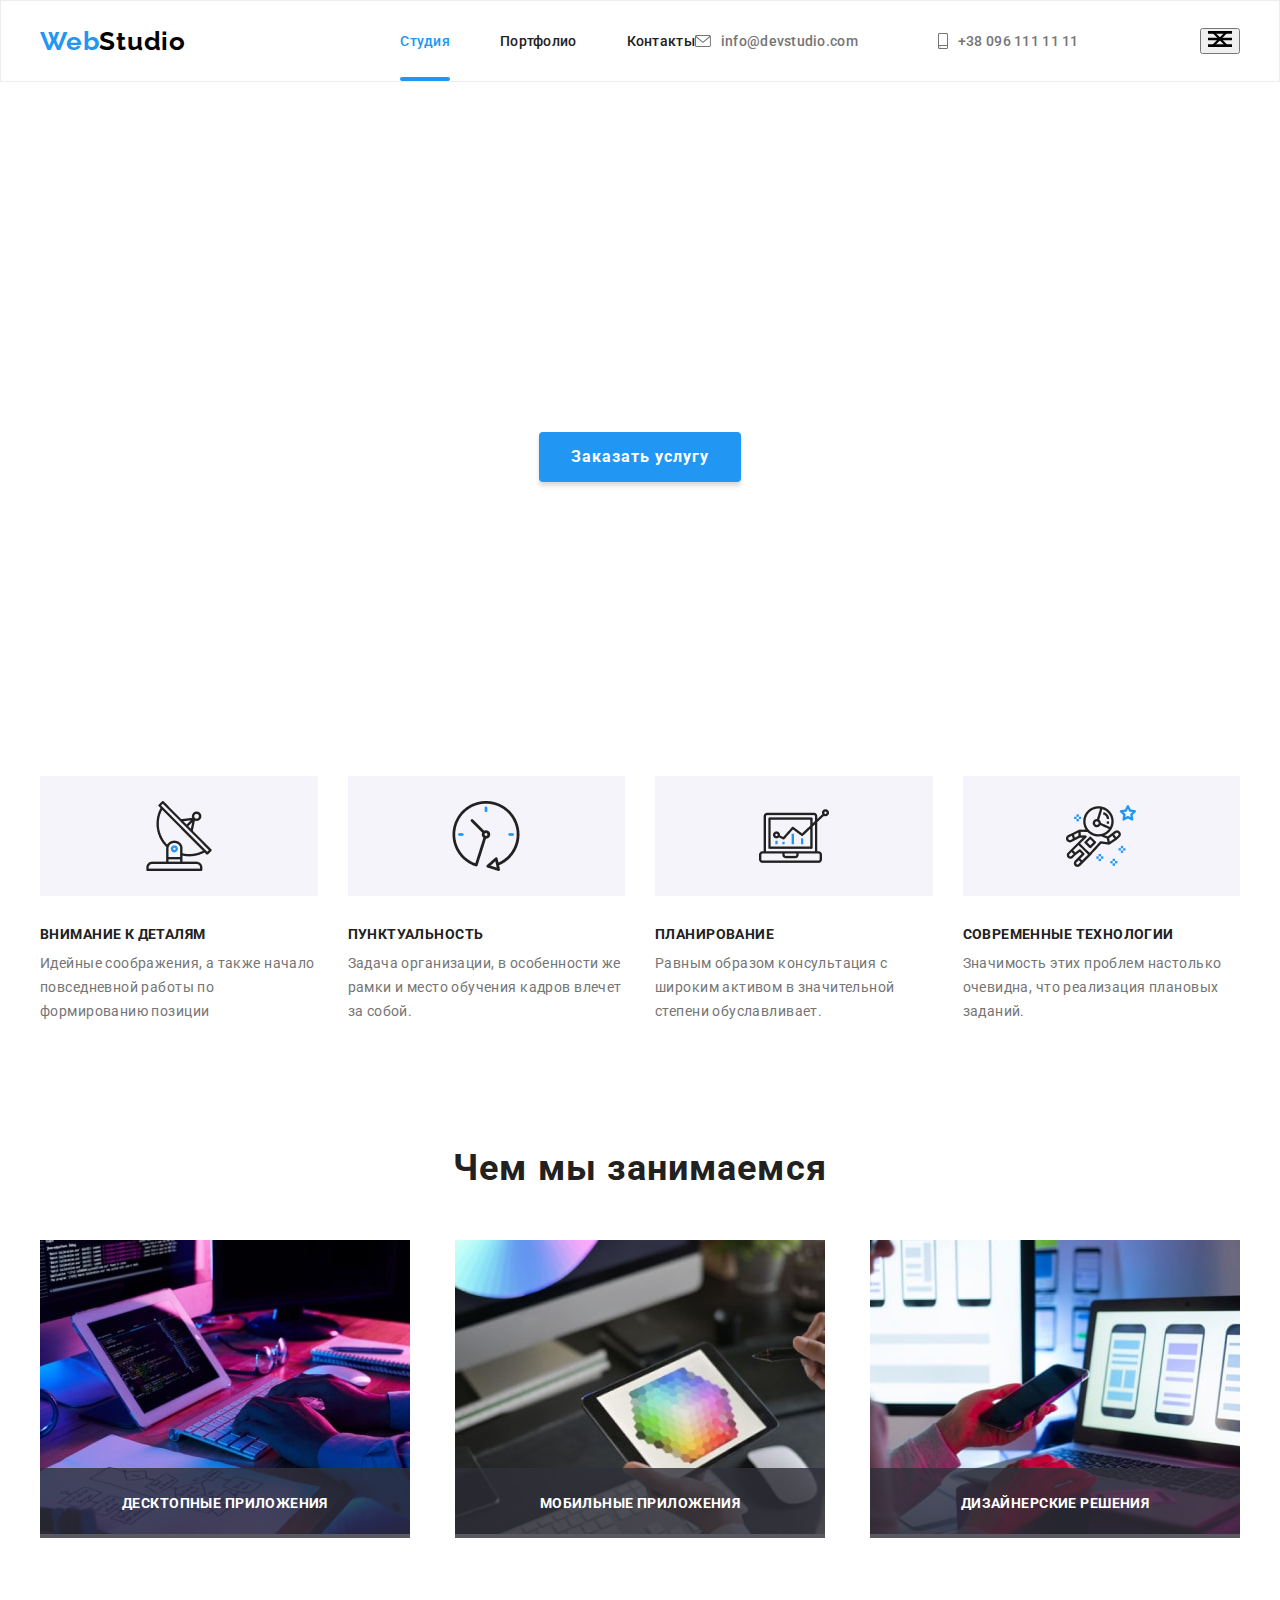
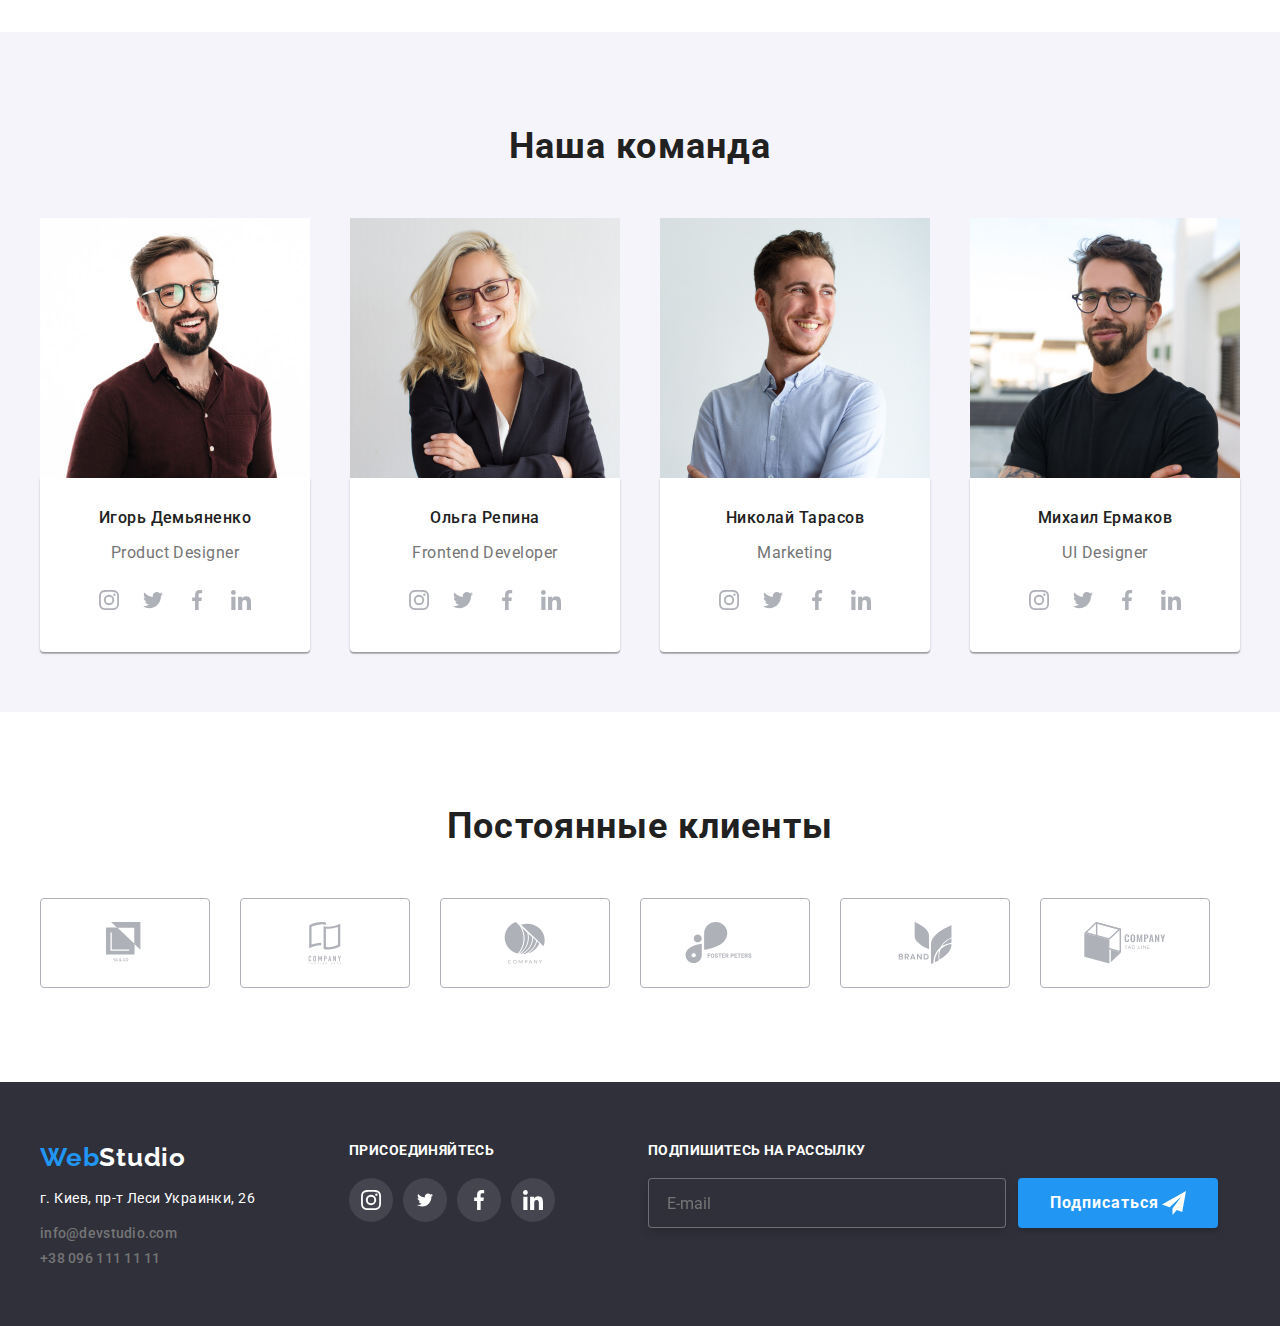
==== commit bdfb798d: "clients updated" ====
--- a/index.html
+++ b/index.html
@@ -183,10 +183,10 @@
                     </li>
                     <li class="team-item">
                         <picture>
-                            <source srcset="./images/team/employee-desctop-3.jpg 1x, ./images/team/employee-desctop-3@2x.jpg 2x" media="(min-width:1200px)">
+                            <source srcset="./images/team/employee-desctop-3.jpg 1x, ./images/team/eemployee-desctop-3@2x.jpg 2x" media="(min-width:1200px)">
                             <source srcset="./images/team/employee-tablet-3.jpg 1x, ./images/team/employee-tablet-3@2x.jpg 2x" media="(min-width:768px)">
                             <source srcset="./images/team/employee-mobile-3.jpg 1x, ./images/team/employee-mobile-3@2x.jpg 2x" media="(min-width:480px)">
-                            <img class="employee-photo" src="/images/team/employee-mobile-3.jpg" alt="сотрудник мужчина улыбается">
+                                <img class="employee-photo" src="./images/team/employee-mobile-3.jpg" alt="сотрудник мужчина улыбается">
                         </picture>
                         <div class="team-content">
                             <h3 class="employee-name">Николай Тарасов</h3>
--- a/css/main.min.css
+++ b/css/main.min.css
@@ -1,2 +1,2 @@
-.visually-hidden{position:absolute !important;clip:rect(1px 1px 1px 1px);clip:rect(1px, 1px, 1px, 1px);padding:0 !important;border:0 !important;height:1px !important;width:1px !important;overflow:hidden}body{font-family:"Roboto", sans-serif;color:#757575}.list{list-style:none;padding:0px;margin:0px}.link{text-decoration:none}@media screen and (min-width: 480px){current::after{content:"";display:block;height:4px;width:100%;bottom:-4px;position:absolute;background-color:#2196F3;border-radius:2px}}@media screen and (min-width: 1200px){.current::after{content:"";display:block;height:4px;width:100%;bottom:-4px;position:absolute;background-color:#2196F3;border-radius:2px}}.container{width:100%;padding:0 15px}@media screen and (min-width: 480px){.container{width:480px;padding:0 15px;margin:0 auto}}@media screen and (min-width: 768px){.container{width:768px}}@media screen and (min-width: 1200px){.container{width:1230px}}.logo{margin-right:93px;font-family:"Raleway", sans-serif;font-style:normal;font-weight:700;font-size:26px;line-height:1.192;letter-spacing:0.03em;color:#2196F3;list-style:none;text-decoration:none}.logo-name-part{color:#000}.logo-footer{color:#fff}.modal-button,.modal-form-btn{display:inline-block;min-width:200px;padding:10px 32px;font-weight:700;font-size:16px;line-height:1.875;align-items:center;letter-spacing:0.06em;color:#fff;background:#2196F3;box-shadow:0px 4px 4px rgba(0,0,0,0.15);border-radius:4px;border:none}.modal-form-btn{align-self:center;background:#188CE8;box-shadow:0px 4px 4px rgba(0,0,0,0.15);border-radius:4px;margin-top:40px;margin-bottom:40px;border:none}.backdrop{position:fixed;top:0;left:0;width:100%;height:100%;background:rgba(0,0,0,0.2);transition:all 250ms cubic-bezier(0.4, 0, 0.2, 1)}.backdrop.is-hidden{opacity:0;visibility:hidden;pointer-events:none}.backdrop.is-hidden .modal{transform:translate(-50%, -50%) scale(0)}.modal{position:absolute;top:50%;left:50%;transform:translate(-50%, -50%) scale(1);width:528px;height:581px;padding:40px;background:#fff;box-shadow:0px 1px 3px rgba(0,0,0,0.12),0px 1px 1px rgba(0,0,0,0.14),0px 2px 1px rgba(0,0,0,0.2);border-radius:4px}.close-button{position:absolute;top:8px;right:8px;width:30px;height:30px;background:#fff;border:1px solid rgba(0,0,0,0.1);border-radius:50%;cursor:pointer;transition:all 250ms cubic-bezier(0.4, 0, 0.2, 1)}.close-button:hover{fill:#2196F3}.svg-close-button{width:11px;height:11px;transition:color 250ms cubic-bezier(0.4, 0, 0.2, 1)}.modal-form{display:flex;flex-direction:column}.modal-form-input{display:block;width:100%;height:40px;border:1px solid rgba(33,33,33,0.2);border-radius:4px;padding-left:42px;cursor:pointer}.modal-form-input:focus,.modal-form-message:focus{padding:12px 16px;outline:none;border:1px solid #2196F3}.modal-form-message:focus::placeholder{padding:6px 8px}.modal-form-message{width:448px;height:120px;border:1px solid rgba(33,33,33,0.2);border-radius:4px;resize:none;margin-bottom:20px}.modal-form-field{margin-bottom:10px}.modal-form-wrapper{display:block;position:relative;margin-top:4px;cursor:pointer}.modal-name{width:448px;height:23px;font-weight:bold;font-size:20px;line-height:1.045;text-align:center;letter-spacing:0.03em;color:#212121}.modal-form-svg-icon{position:absolute;top:50%;left:12px;transform:translateY(-50%)}.modal-form-input:focus+.modal-form-svg-icon{fill:#2196F3}.modal-form-input:focus{padding-left:42px}.modal-form-policy-label::before{display:inline-block;content:"";width:16px;height:15px;border:2px solid #212121;margin-right:8.38px}.modal-form-policy-label{font-size:14px;line-height:1.714;letter-spacing:0.03em;color:#757575}.modal-form-policy:checked+.modal-form-policy-label::before{background-color:#2196F3;background-image:url(../images/modal/Vector.png);background-repeat:no-repeat;background-position:50% 50%;border:none}.modal-form-policy-link{color:#2196F3;text-decoration:underline}.modal-form-message::placeholder{padding:12px 16px}.social-list{display:flex;justify-content:space-between;padding-left:32px;padding-right:32px}.social-list-svg{width:20px;height:20px;transition:fill 250ms cubic-bezier(0.4, 0, 0.2, 1)}.social-list-link{display:flex;justify-content:center;align-items:center;width:44px;height:44px;fill:#AFB1B8;transition:background-color 250ms cubic-bezier(0.4, 0, 0.2, 1)}.social-list-link:hover{background-color:#2196F3;border-radius:50%}.social-list-link:hover .social-list-svg{fill:#fff}@media screen and (min-width: 480px){.header{position:relative;background-color:#fff;border:1px solid #ECECEC}.header-email-link:hover,.header-email-link:focus,.header-tel-link:hover,.header-tel-link:focus{color:#2196F3}.header-email-link,.header-tel-link{display:flex;font-weight:500;font-size:14px;line-height:1.143;letter-spacing:0.02em;color:#757575;transition:color 250ms cubic-bezier(0.4, 0, 0.2, 1)}}@media screen and (min-width: 1200px){.header-email-link,.header-tel-link{display:flex}}@media screen and (max-width: 768px){.nav-container{position:absolute;height:382px;width:100%;text-align:center;background-color:#fff}.nav-container.is-open{display:block}.navigation-list-item:not(:last-child){margin-bottom:40px}.navigation-list-link.current{color:#2196F3}.navigation-list-link:hover,.navigation-list-link:focus{color:#2196F3}.btn-burger-menu{display:inline-flex;padding:0;margin:0;width:40px;height:40px;border:none;background-color:#fff}.btn-burger-menu .icon-close{display:none}.btn-burger-menu.is-open .icon-close{display:block}.btn-burger-menu.is-open .icon-menu{display:none}}@media screen and (min-width: 768px){.main{display:flex;align-items:center;justify-content:space-between;height:80px}.navigation-list-link{position:relative;padding-top:32px;padding-bottom:28px;font-weight:500;font-size:14px;line-height:1.143;letter-spacing:0.02em;color:#212121;transition:color 250ms cubic-bezier(0.4, 0, 0.2, 1)}.navigation-list-item:not(:last-child){margin-right:50px}.navigation-list-link.current{color:#2196F3}.navigation-list-link:hover,.navigation-list-link:focus{color:#2196F3}}@media screen and (min-width: 1200px){.navigation-list-link{position:relative;padding-top:32px;padding-bottom:28px;font-weight:500;font-size:14px;line-height:1.143;letter-spacing:0.02em;color:#212121;transition:color 250ms cubic-bezier(0.4, 0, 0.2, 1)}.navigation-list-item:not(:last-child){margin-right:50px}.navigation-list-link.current{color:#2196F3}.navigation-list-link:hover,.navigation-list-link:focus{color:#2196F3}}main>.logo{align-self:center}@media screen and (min-width: 480px){.contacts{display:block}.contacts-icon-mail{align-self:center;width:16px;height:12px;fill:#757575;margin-right:10px;transition:fill 250ms cubic-bezier(0.4, 0, 0.2, 1)}.contacts-icon-tel{align-self:center;width:10px;height:16px;fill:#757575;margin-right:10px;transition:color 250ms cubic-bezier(0.4, 0, 0.2, 1)}}@media screen and (min-width: 1200px){.contacts{display:flex;margin:0}.contacts-icon-mail{align-self:center;width:16px;height:12px;fill:#757575;margin-right:10px;transition:fill 250ms cubic-bezier(0.4, 0, 0.2, 1)}.contacts-icon-tel{align-self:center;width:10px;height:16px;fill:#757575;margin-right:10px;transition:color 250ms cubic-bezier(0.4, 0, 0.2, 1)}.contacts-item{display:flex;flex-direction:column}.contacts-icon:not(:last-child){margin-right:30px}.contacts-icon .header-email-link{margin-right:50px}.header-email-link:hover .contacts-icon-mail{fill:#2196F3}.header-tel-link:hover .contacts-icon-tel{fill:#2196F3}.contacts-item>.header-email-link{margin-bottom:9px}}.order-servise{text-align:center;padding-top:200px;padding-bottom:200px;margin-bottom:60px}.description{margin-top:0px;margin-bottom:30px;font-weight:900;font-size:26px;line-height:1.615;text-align:center;letter-spacing:0.06em;text-transform:uppercase;color:#fff}.background{height:600px;max-width:1600px;margin-left:auto;margin-right:auto;background-image:linear-gradient(rgba(47,48,58,0.4), rgba(47,48,58,0.4)),url(../images/hero/hero-mobile.jpg);background-repeat:no-repeat;background-size:cover}@media screen and (min-device-pixel-ratio: 2) and (min-width: 320px), screen and (min-resolution: 192dpi) and (min-width: 320px), screen and (min-resolution: 2dppx) and (min-width: 320px){.background{background-image:url(../images/hero/hero-mobile@2x.jpg)}}@media screen and (min-width: 768px){.background{background-image:url("../images/hero/hero-tablet.jpg")}}@media screen and (min-device-pixel-ratio: 2) and (min-width: 768px), screen and (min-resolution: 192dpi) and (min-width: 768px), screen and (min-resolution: 2dppx) and (min-width: 768px){.background{background-image:url(../images/hero/hero-tablet@2x.jpg)}}@media screen and (min-width: 1200px){.order-servise{margin-bottom:94px}.description{font-size:44px;line-height:1.364}.background{background-image:url("../images/hero/hero-.jpg")}}@media screen and (min-device-pixel-ratio: 2) and (min-width: 1200px), screen and (min-resolution: 192dpi) and (min-width: 1200px), screen and (min-resolution: 2dppx) and (min-width: 1200px){.background{background-image:url(../images/hero/hero-desctop@2x.jpg)}}.advantages{margin-bottom:60px}.advantages-text{margin-top:0;margin-bottom:0;font-weight:normal;font-size:14px;line-height:1.714;letter-spacing:0.03em;color:#757575}.advantages-item::before{padding-right:100px;margin-bottom:30px;display:block;content:"";height:120px;background-size:70px 70px;background-repeat:no-repeat;background-position:center;background-color:#F5F4FA}.advantages-description{text-align:center;margin-top:0px;margin-bottom:10px;font-weight:700;font-size:14px;line-height:1.143;letter-spacing:0.03em;text-transform:uppercase;color:#212121}.advantages-item:not(:last-child){margin-bottom:30px}.icon-antenna::before{background-image:url(../images/advantages/antenna.png)}.icon-clock::before{background-image:url(../images/advantages/clock.png)}.icon-diagram::before{background-image:url(../images/advantages/diagram.png)}.icon-astronaut::before{background-image:url(../images/advantages/astronaut.png)}@media screen and (min-width: 480px){.advantages-list{width:100%;display:block}}@media screen and (min-width: 768px){.advantages-description{text-align:start}.advantages-list{display:flex;flex-wrap:wrap;justify-content:space-between}.advantages-item{width:300px}}@media screen and (min-width: 1200px){.advantages{margin-bottom:94px}.advantages-text{margin-bottom:0}.advantages-item:not(:last-child){margin-right:30px}.advantages-list{display:flex;flex-wrap:nowrap}.advantages-description{text-align:start}}.work-description{display:none}@media screen and (min-width: 1200px){.work-description{display:block}.work-description-list{display:flex;justify-content:space-between}.work-decription-item{position:relative}.work-description-text{position:absolute;bottom:0;left:0;height:70px;width:100%;background:rgba(47,48,58,0.8)}.text-description{padding:27px 52px;margin:0;font-weight:bold;font-size:14px;line-height:1.142;text-align:center;letter-spacing:0.03em;text-transform:uppercase;color:#fff}}.our-team{width:100%;display:block}.employee-photo{display:block;margin:0  auto}.our-team{margin-bottom:60px;margin-top:60px;padding-top:60px;padding-bottom:60px;background-color:#F5F4FA}.section-description{margin-top:0px;margin-bottom:30px;font-weight:700;font-size:36px;line-height:1.166;text-align:center;letter-spacing:0.03em;color:#212121}.team-content{background:#fff;box-shadow:0px 1px 3px rgba(0,0,0,0.12),0px 1px 1px rgba(0,0,0,0.14),0px 2px 1px rgba(0,0,0,0.2);border-radius:0px 0px 4px 4px;padding-top:30px;padding-bottom:30px}.employee-name{display:block;margin-bottom:10px;margin-top:0;font-weight:500;font-size:16px;line-height:1.188;text-align:center;letter-spacing:0.03em;color:#212121}.employee-position{margin-bottom:16px;font-weight:normal;font-size:16px;line-height:1.188;text-align:center;letter-spacing:0.03em}.employee-name,.employee-position{background-color:#fff}.team-list{display:block}.team-item{border-radius:0px 0px 4px 4px}.employee-photo{display:block}@media screen and (min-width: 768px){.team-list{display:flex;justify-content:space-between}}@media screen and (min-width: 1200px){.our-team{padding-bottom:94px;padding-top:94px;margin-bottom:94px;margin-top:94px}.section-description{margin-bottom:50px}}.our-clients{margin-bottom:94px}.clients-list{display:flex}.clients-list-link{display:flex;justify-content:center;align-items:center;width:170px;height:90px;border:1px solid #AFB1B8;border-radius:4px;transition:border-color 250ms cubic-bezier(0.4, 0, 0.2, 1)}.clients-list-item:not(:last-child){margin-right:30px}.clients-list-link:hover{border-color:#2196F3}.clients-list-svg{width:100%;height:100%;padding:23px 40px;fill:#AFB1B8;transition:fill 250ms cubic-bezier(0.4, 0, 0.2, 1)}.clients-list-svg:hover{fill:#2196F3}.address-section{display:flex;flex-direction:column;justify-content:space-around;margin-right:70px}.address{display:flex;flex-direction:column;font-style:normal;color:#fff}.address-street{font-weight:normal;font-size:14px;line-height:1.714;letter-spacing:0.03em}.page-footer{background-color:#2F303A;padding-top:60px;padding-bottom:60px}.page-footer .container{display:flex}.join{display:flex;flex-direction:column;width:206px;height:80px}.join-text{font-style:normal;font-weight:bold;font-size:14px;line-height:1.142;letter-spacing:0.03em;text-transform:uppercase;color:#fff}.submit{display:block;margin-bottom:20px}.footer-submit{margin-left:93px}.footer-submit-link{display:flex;justify-content:center}.footer-submit-link .modal-button{display:flex;align-items:center;justify-content:space-between}.footer-submit-button{height:50px;width:200px;background-color:#2196F3;box-shadow:0px 4px 4px rgba(0,0,0,0.15);border-radius:4px}.footer-submit-input::placeholder{padding-top:15px;padding-left:16px}.footer-submit-input{width:358px;height:50px;margin-right:12px;background-color:#2F303A;border:1px solid rgba(255,255,255,0.3);filter:drop-shadow(0px 4px 4px rgba(0,0,0,0.15));border-radius:4px}.footer-submit-input:focus{padding:16px;color:rgba(255,255,255,0.3)}.footer-social-list{display:flex;justify-content:space-between;margin-top:20px}.footer-social-list-svg{fill:#fff}.footer-social-list-link{display:flex;justify-content:center;align-items:center;width:44px;height:44px;border-radius:50%;background:rgba(255,255,255,0.1);transition:background-color 250ms cubic-bezier(0.4, 0, 0.2, 1)}.footer-social-list-item{display:flex;justify-content:center;align-items:center}.footer-social-list-link:hover{background-color:#2196F3}
+.visually-hidden{position:absolute !important;clip:rect(1px 1px 1px 1px);clip:rect(1px, 1px, 1px, 1px);padding:0 !important;border:0 !important;height:1px !important;width:1px !important;overflow:hidden}body{font-family:"Roboto", sans-serif;color:#757575}.list{list-style:none;padding:0px;margin:0px}.link{text-decoration:none}.section-description{margin-top:0px;margin-bottom:0;padding-top:60px;padding-bottom:30px;font-weight:700;font-size:28px;line-height:1.179;text-align:center;letter-spacing:0.03em;color:#212121}@media screen and (min-width: 480px){current::after{content:"";display:block;height:4px;width:100%;bottom:-4px;position:absolute;background-color:#2196F3;border-radius:2px}}@media screen and (min-width: 1200px){.current::after{content:"";display:block;height:4px;width:100%;bottom:-4px;position:absolute;background-color:#2196F3;border-radius:2px}.section-description{padding-top:94px;padding-bottom:50px;font-size:36px;line-height:1.166}}.container{width:100%;padding:0 15px}@media screen and (min-width: 480px){.container{width:480px;padding:0 15px;margin:0 auto}}@media screen and (min-width: 768px){.container{width:768px}}@media screen and (min-width: 1200px){.container{width:1230px}}.logo{margin-right:93px;font-family:"Raleway", sans-serif;font-style:normal;font-weight:700;font-size:24px;line-height:1,166px;letter-spacing:0.03em;color:#2196F3;list-style:none;text-decoration:none}.logo-name-part{color:#000}.logo-footer{color:#fff}@media screen and (min-width: 1200px){.logo{font-size:26px;line-height:1.192}}.modal-button,.modal-form-btn{display:inline-block;min-width:200px;padding:10px 32px;font-weight:700;font-size:16px;line-height:1.875;align-items:center;letter-spacing:0.06em;color:#fff;background:#2196F3;box-shadow:0px 4px 4px rgba(0,0,0,0.15);border-radius:4px;border:none}.modal-form-btn{align-self:center;background:#188CE8;box-shadow:0px 4px 4px rgba(0,0,0,0.15);border-radius:4px;margin-top:40px;margin-bottom:40px;border:none}.backdrop{position:fixed;top:0;left:0;width:100%;height:100%;background:rgba(0,0,0,0.2);transition:all 250ms cubic-bezier(0.4, 0, 0.2, 1)}.backdrop.is-hidden{opacity:0;visibility:hidden;pointer-events:none}.backdrop.is-hidden .modal{transform:translate(-50%, -50%) scale(0)}.modal{position:absolute;top:50%;left:50%;transform:translate(-50%, -50%) scale(1);width:528px;height:581px;padding:40px;background:#fff;box-shadow:0px 1px 3px rgba(0,0,0,0.12),0px 1px 1px rgba(0,0,0,0.14),0px 2px 1px rgba(0,0,0,0.2);border-radius:4px}.close-button{position:absolute;top:8px;right:8px;width:30px;height:30px;background:#fff;border:1px solid rgba(0,0,0,0.1);border-radius:50%;cursor:pointer;transition:all 250ms cubic-bezier(0.4, 0, 0.2, 1)}.close-button:hover{fill:#2196F3}.svg-close-button{width:11px;height:11px;transition:color 250ms cubic-bezier(0.4, 0, 0.2, 1)}.modal-form{display:flex;flex-direction:column}.modal-form-input{display:block;width:100%;height:40px;border:1px solid rgba(33,33,33,0.2);border-radius:4px;padding-left:42px;cursor:pointer}.modal-form-input:focus,.modal-form-message:focus{padding:12px 16px;outline:none;border:1px solid #2196F3}.modal-form-message:focus::placeholder{padding:6px 8px}.modal-form-message{width:448px;height:120px;border:1px solid rgba(33,33,33,0.2);border-radius:4px;resize:none;margin-bottom:20px}.modal-form-field{margin-bottom:10px}.modal-form-wrapper{display:block;position:relative;margin-top:4px;cursor:pointer}.modal-name{width:448px;height:23px;font-weight:bold;font-size:20px;line-height:1.045;text-align:center;letter-spacing:0.03em;color:#212121}.modal-form-svg-icon{position:absolute;top:50%;left:12px;transform:translateY(-50%)}.modal-form-input:focus+.modal-form-svg-icon{fill:#2196F3}.modal-form-input:focus{padding-left:42px}.modal-form-policy-label::before{display:inline-block;content:"";width:16px;height:15px;border:2px solid #212121;margin-right:8.38px}.modal-form-policy-label{font-size:14px;line-height:1.714;letter-spacing:0.03em;color:#757575}.modal-form-policy:checked+.modal-form-policy-label::before{background-color:#2196F3;background-image:url(../images/modal/Vector.png);background-repeat:no-repeat;background-position:50% 50%;border:none}.modal-form-policy-link{color:#2196F3;text-decoration:underline}.modal-form-message::placeholder{padding:12px 16px}.social-list{display:flex;justify-content:center}.social-list-svg{width:20px;height:20px;transition:fill 250ms cubic-bezier(0.4, 0, 0.2, 1)}.social-list-link{display:flex;justify-content:center;align-items:center;width:44px;height:44px;fill:#AFB1B8;transition:background-color 250ms cubic-bezier(0.4, 0, 0.2, 1)}.social-list-link:hover{background-color:#2196F3;border-radius:50%}.social-list-link:hover .social-list-svg{fill:#fff}@media screen and (min-width: 480px){.header{position:relative;background-color:#fff;border:1px solid #ECECEC}.header-email-link:hover,.header-email-link:focus,.header-tel-link:hover,.header-tel-link:focus{color:#2196F3}.header-email-link,.header-tel-link{display:flex;font-weight:500;font-size:14px;line-height:1.143;letter-spacing:0.02em;color:#757575;transition:color 250ms cubic-bezier(0.4, 0, 0.2, 1)}}@media screen and (min-width: 1200px){.header-email-link,.header-tel-link{display:flex}}@media screen and (max-width: 768px){.nav-container{position:absolute;height:382px;width:100%;text-align:center;background-color:#fff}.nav-container.is-open{display:block}.navigation-list-item:not(:last-child){margin-bottom:40px}.navigation-list-link.current{color:#2196F3}.navigation-list-link:hover,.navigation-list-link:focus{color:#2196F3}.btn-burger-menu{display:inline-flex;padding:0;margin:0;width:40px;height:40px;border:none;background-color:#fff}.btn-burger-menu .icon-close{display:none}.btn-burger-menu.is-open .icon-close{display:block}.btn-burger-menu.is-open .icon-menu{display:none}}@media screen and (min-width: 768px){.main{display:flex;align-items:center;justify-content:space-between;height:80px}.navigation-list-link{position:relative;padding-top:32px;padding-bottom:28px;font-weight:500;font-size:14px;line-height:1.143;letter-spacing:0.02em;color:#212121;transition:color 250ms cubic-bezier(0.4, 0, 0.2, 1)}.navigation-list-item:not(:last-child){margin-right:50px}.navigation-list-link.current{color:#2196F3}.navigation-list-link:hover,.navigation-list-link:focus{color:#2196F3}}@media screen and (min-width: 1200px){.navigation-list-link{position:relative;padding-top:32px;padding-bottom:28px;font-weight:500;font-size:14px;line-height:1.143;letter-spacing:0.02em;color:#212121;transition:color 250ms cubic-bezier(0.4, 0, 0.2, 1)}.navigation-list-item:not(:last-child){margin-right:50px}.navigation-list-link.current{color:#2196F3}.navigation-list-link:hover,.navigation-list-link:focus{color:#2196F3}}main>.logo{align-self:center}@media screen and (min-width: 480px){.contacts{display:block}.contacts-icon-mail{align-self:center;width:16px;height:12px;fill:#757575;margin-right:10px;transition:fill 250ms cubic-bezier(0.4, 0, 0.2, 1)}.contacts-icon-tel{align-self:center;width:10px;height:16px;fill:#757575;margin-right:10px;transition:color 250ms cubic-bezier(0.4, 0, 0.2, 1)}}@media screen and (min-width: 1200px){.contacts{display:flex;margin:0}.contacts-icon-mail{align-self:center;width:16px;height:12px;fill:#757575;margin-right:10px;transition:fill 250ms cubic-bezier(0.4, 0, 0.2, 1)}.contacts-icon-tel{align-self:center;width:10px;height:16px;fill:#757575;margin-right:10px;transition:color 250ms cubic-bezier(0.4, 0, 0.2, 1)}.contacts-item{display:flex;flex-direction:column}.contacts-icon:not(:last-child){margin-right:30px}.contacts-icon .header-email-link{margin-right:50px}.header-email-link:hover .contacts-icon-mail{fill:#2196F3}.header-tel-link:hover .contacts-icon-tel{fill:#2196F3}.contacts-item>.header-email-link{margin-bottom:9px}}.order-servise{text-align:center;padding-top:200px;padding-bottom:200px;margin-bottom:60px}.description{margin-top:0px;margin-bottom:30px;font-weight:900;font-size:26px;line-height:1.615;text-align:center;letter-spacing:0.06em;text-transform:uppercase;color:#fff}.background{height:600px;max-width:1600px;margin-left:auto;margin-right:auto;background-image:linear-gradient(rgba(47,48,58,0.4), rgba(47,48,58,0.4)),url(../images/hero/hero-mobile.jpg);background-repeat:no-repeat;background-size:cover}@media screen and (min-device-pixel-ratio: 2) and (min-width: 320px), screen and (min-resolution: 192dpi) and (min-width: 320px), screen and (min-resolution: 2dppx) and (min-width: 320px){.background{background-image:url(../images/hero/hero-mobile@2x.jpg)}}@media screen and (min-width: 768px){.background{background-image:url("../images/hero/hero-tablet.jpg")}}@media screen and (min-device-pixel-ratio: 2) and (min-width: 768px), screen and (min-resolution: 192dpi) and (min-width: 768px), screen and (min-resolution: 2dppx) and (min-width: 768px){.background{background-image:url(../images/hero/hero-tablet@2x.jpg)}}@media screen and (min-width: 1200px){.order-servise{margin-bottom:94px}.description{font-size:44px;line-height:1.364}.background{background-image:url("../images/hero/hero-.jpg")}}@media screen and (min-device-pixel-ratio: 2) and (min-width: 1200px), screen and (min-resolution: 192dpi) and (min-width: 1200px), screen and (min-resolution: 2dppx) and (min-width: 1200px){.background{background-image:url(../images/hero/hero-desctop@2x.jpg)}}.advantages-text{margin-top:0;margin-bottom:0;font-weight:normal;font-size:14px;line-height:1.714;letter-spacing:0.03em;color:#757575}.advantages-item::before{padding-right:100px;margin-bottom:30px;display:block;content:"";height:120px;background-size:70px 70px;background-repeat:no-repeat;background-position:center;background-color:#F5F4FA}.advantages-description{text-align:center;margin-top:0px;margin-bottom:10px;font-weight:700;font-size:14px;line-height:1.143;letter-spacing:0.03em;text-transform:uppercase;color:#212121}.advantages-item:not(:last-child){margin-bottom:30px}.icon-antenna::before{background-image:url(../images/advantages/antenna.png)}.icon-clock::before{background-image:url(../images/advantages/clock.png)}.icon-diagram::before{background-image:url(../images/advantages/diagram.png)}.icon-astronaut::before{background-image:url(../images/advantages/astronaut.png)}@media screen and (min-width: 480px){.advantages-list{width:100%;display:block}}@media screen and (min-width: 768px){.advantages-description{text-align:start}.advantages-list{display:flex;flex-wrap:wrap;justify-content:space-between}.advantages-item{width:300px}}@media screen and (min-width: 1200px){.advantages-text{margin-bottom:0}.advantages-item:not(:last-child){margin-right:30px}.advantages-list{display:flex;flex-wrap:nowrap}.advantages-description{text-align:start}}.work-description{display:none}@media screen and (min-width: 1200px){.work-description{display:block;padding-bottom:94px}.work-description-list{display:flex;justify-content:space-between}.work-decription-item{position:relative}.work-description-text{position:absolute;bottom:0;left:0;height:70px;width:100%;background:rgba(47,48,58,0.8)}.text-description{padding:27px 52px;margin:0;font-weight:bold;font-size:14px;line-height:1.142;text-align:center;letter-spacing:0.03em;text-transform:uppercase;color:#fff}}.our-team{width:100%;display:block}.employee-photo{display:block;margin:0  auto}.our-team{background-color:#F5F4FA}.team-item:nth-child(n+1){padding-bottom:30px}.team-item:nth-child(n+3){padding-bottom:60px}.team-content{background:#fff;box-shadow:0px 1px 3px rgba(0,0,0,0.12),0px 1px 1px rgba(0,0,0,0.14),0px 2px 1px rgba(0,0,0,0.2);border-radius:0px 0px 4px 4px;padding-top:30px;padding-bottom:30px}.employee-name{display:block;margin-bottom:10px;margin-top:0;font-weight:500;font-size:16px;line-height:1.188;text-align:center;letter-spacing:0.03em;color:#212121}.employee-position{margin-bottom:16px;font-weight:normal;font-size:16px;line-height:1.188;text-align:center;letter-spacing:0.03em}.employee-name,.employee-position{background-color:#fff}.team-list{display:block}.team-item{border-radius:0px 0px 4px 4px}.employee-photo{display:block}@media screen and (min-width: 768px){.team-list{display:flex;flex-wrap:wrap;justify-content:space-between}.team-item{padding-bottom:0}}@media screen and (min-width: 1200px){.team-list{display:flex;flex-wrap:nowrap;justify-content:space-between}}.our-clients{padding-bottom:60px}.clients-list{display:flex;flex-wrap:wrap}.clients-list-item{width:calc((100%-30px)/2);margin-bottom:30px}.clients-list-item:nth-child(even){margin-right:0}.clients-list-item:nth-child(n+5){margin-bottom:0}.clients-list-link{display:flex;width:170px;height:90px;border:1px solid #AFB1B8;border-radius:4px;transition:border-color 250ms cubic-bezier(0.4, 0, 0.2, 1)}.clients-list-link:hover{border-color:#2196F3}.clients-list-svg{width:100%;height:100%;padding:23px 40px;fill:#AFB1B8;transition:fill 250ms cubic-bezier(0.4, 0, 0.2, 1)}.clients-list-svg:hover{fill:#2196F3}@media screen and (min-width: 768px){.clients-list-item{width:calc((100%-60px)/3);margin-bottom:30px}.clients-list-item:nth-child(3){margin-right:0}.clients-list-item:nth-child(6){margin-right:0}.clients-list-item:nth-child(n+4){margin-bottom:0}}@media screen and (min-width: 1200px){.our-clients{padding-bottom:94px}.clients-list{display:flex;flex-wrap:nowrap}.clients-list-link{justify-content:center;align-items:center}.clients-list-item:not(:last-child){margin-right:30px}.clients-list-item{width:calc((100%-150px)/6);margin-bottom:0}}.address-section{display:flex;flex-direction:column;justify-content:space-around;margin-right:70px}.address{display:flex;flex-direction:column;font-style:normal;color:#fff}.address-street{font-weight:normal;font-size:14px;line-height:1.714;letter-spacing:0.03em}.page-footer{background-color:#2F303A;padding-top:60px;padding-bottom:60px}.join{margin-top:60px;margin-bottom:60px;display:flex;flex-direction:column;width:206px;height:80px}.join-text{font-style:normal;font-weight:bold;font-size:14px;line-height:1.142;letter-spacing:0.03em;text-transform:uppercase;color:#fff}.submit{display:block;margin-bottom:20px}.footer-submit{margin-left:93px}.footer-submit-link{display:flex;justify-content:center}.footer-submit-link .modal-button{display:flex;align-items:center;justify-content:space-between}.footer-submit-button{height:50px;width:200px;background-color:#2196F3;box-shadow:0px 4px 4px rgba(0,0,0,0.15);border-radius:4px}.footer-submit-input::placeholder{padding-top:15px;padding-left:16px}.footer-submit-input{width:358px;height:50px;margin-right:12px;background-color:#2F303A;border:1px solid rgba(255,255,255,0.3);filter:drop-shadow(0px 4px 4px rgba(0,0,0,0.15));border-radius:4px}.footer-submit-input:focus{padding:16px;color:rgba(255,255,255,0.3)}.footer-social-list{display:flex;justify-content:space-between;margin-top:20px}.footer-social-list-svg{fill:#fff}.footer-social-list-link{display:flex;justify-content:center;align-items:center;width:44px;height:44px;border-radius:50%;background:rgba(255,255,255,0.1);transition:background-color 250ms cubic-bezier(0.4, 0, 0.2, 1)}.footer-social-list-item{display:flex;justify-content:center;align-items:center}.footer-social-list-link:hover{background-color:#2196F3}@media screen and (min-width: 768px){.page-footer .container{display:flex}.join{margin-top:0;margin-bottom:0}}
 /*# sourceMappingURL=main.min.css.map */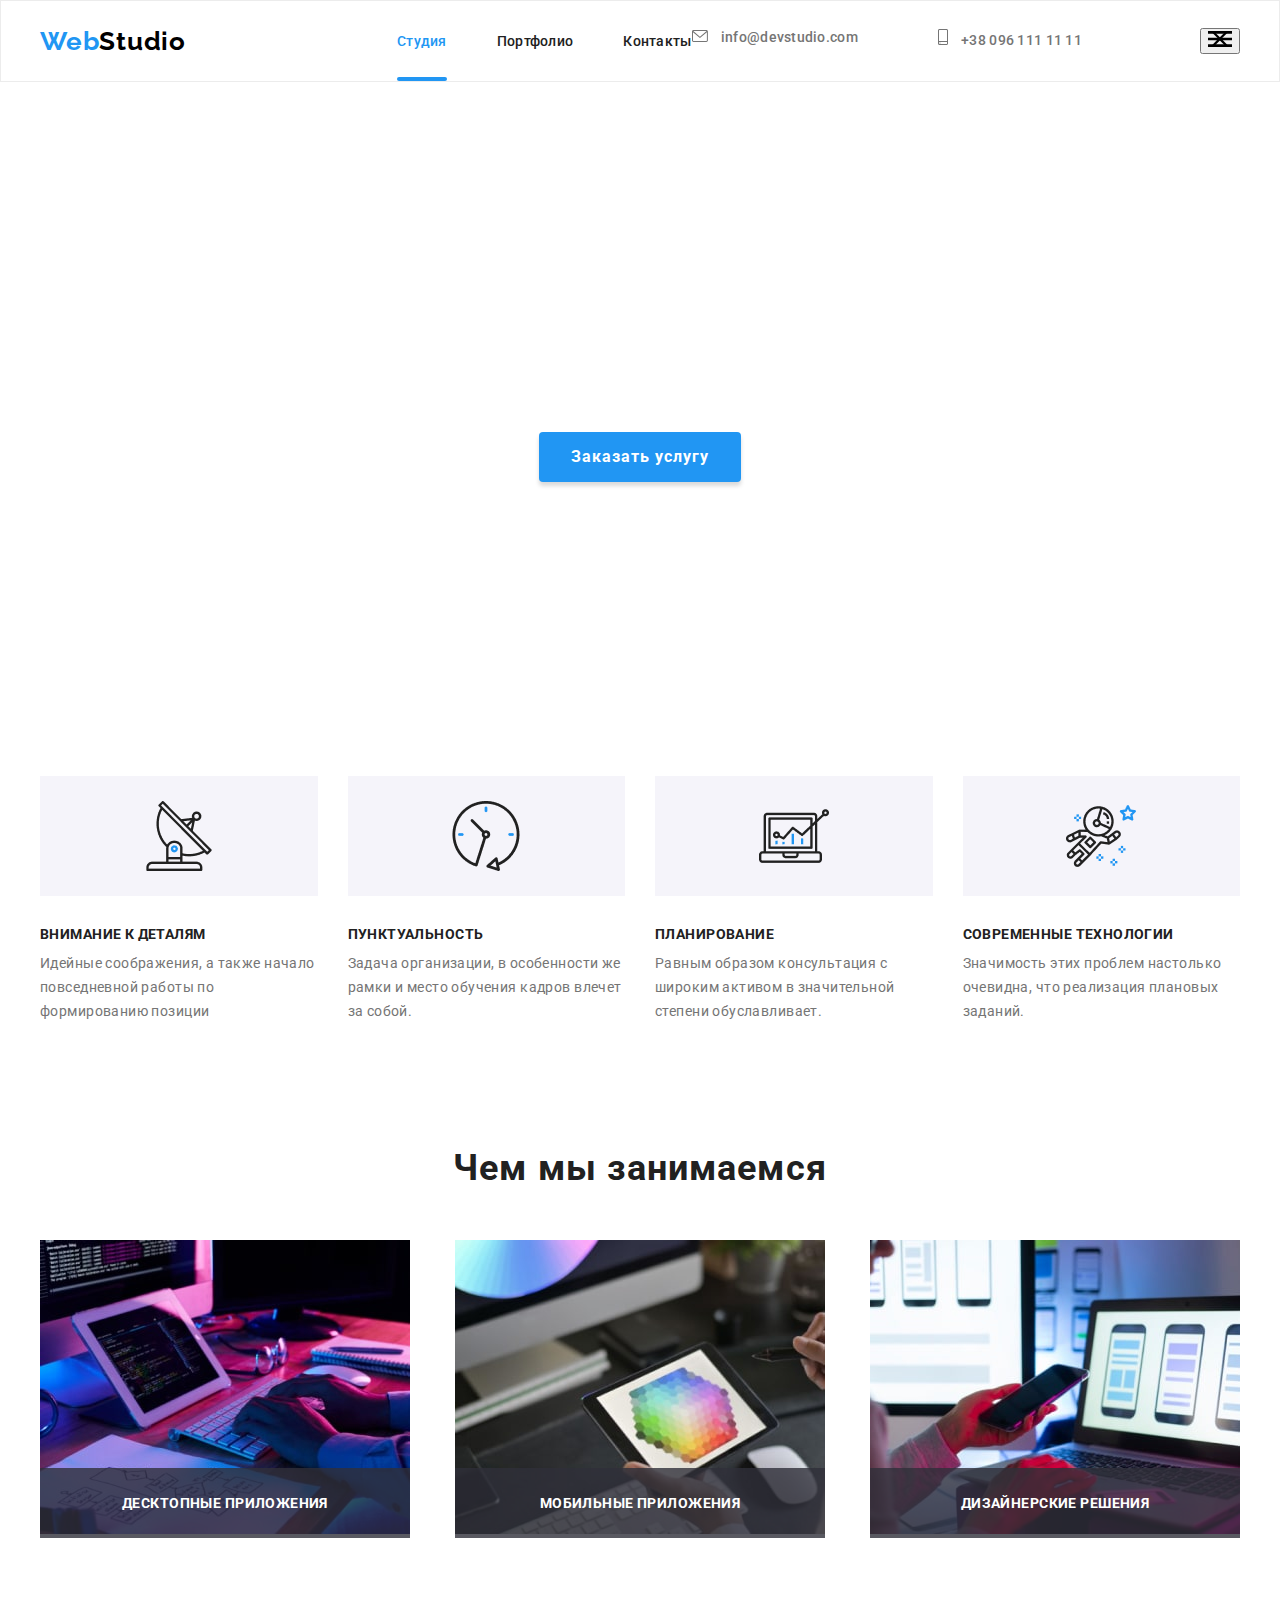
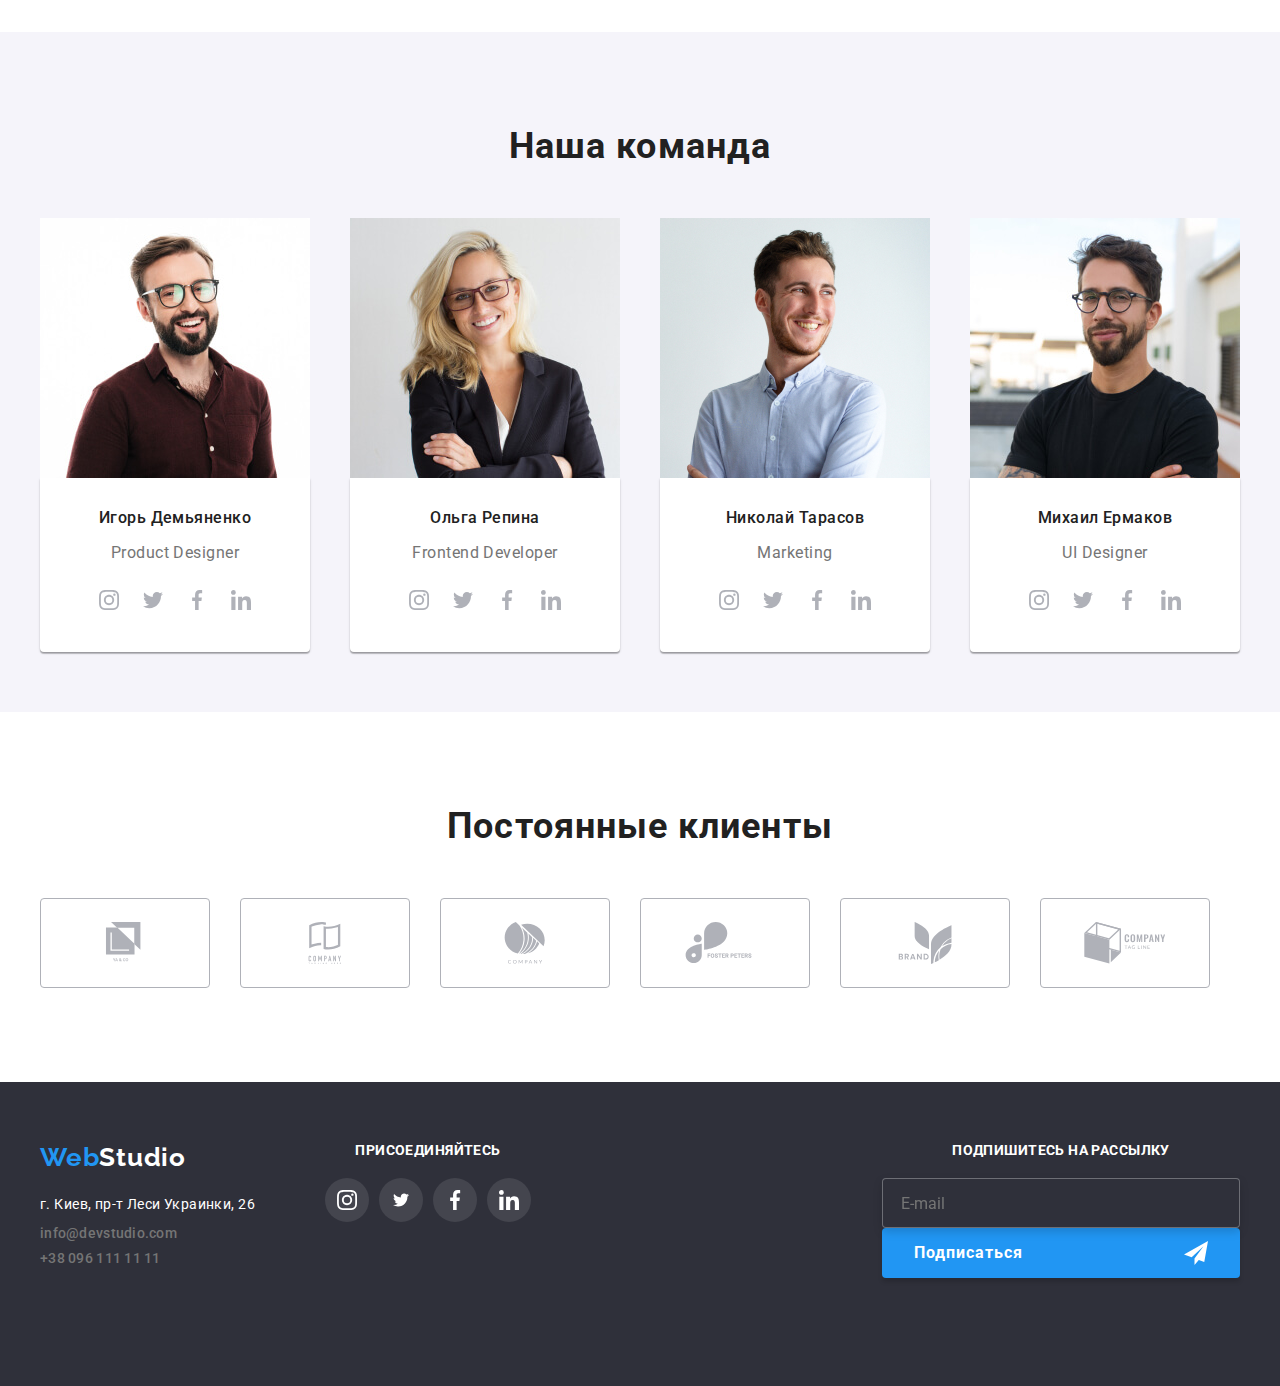
==== commit 98a6d637: "updated footer" ====
--- a/index.html
+++ b/index.html
@@ -322,48 +322,50 @@
     <!--FOOTER-->
     <footer class="page-footer">
         <div class="container">
-            <div class="address-section">
-                <a class="logo" href="" aria-label="Логотип веб студия">Web<span class="logo-footer">Studio</span></a>
-                <address class="address">
-                    <p class="address-street">г. Киев, пр-т Леси Украинки, 26</p>
-                    <div class="contacts-item">
-                        <a class="header-email-link link" href="mailto:info@devstudio.com ">info@devstudio.com</a>
-                        <a class="header-tel-link link" href="tel:+380961111111">+38 096 111 11 11</a>
-                    </div>
-                </address>
-            </div>
-            <div class="join">
-                <span class="join-text">ПРИСОЕДИНЯЙТЕСЬ</span>
-                <ul class="footer-social-list list">
-                    <li class="footer-social-list-item">
-                        <a class="footer-social-list-link" href="">
-                            <svg weight="20" height="20" class="footer-social-list-svg">
-                                <use href="./images/sprite.svg#icon-instagram"></use>
-                            </svg>
-                        </a>
-                    </li>
-                    <li class="footer-social-list-item">
-                        <a class="footer-social-list-link" href="">
-                            <svg weight="20" height="16" class="footer-social-list-svg">
-                                <use href="./images/sprite.svg#icon-twitter"></use>
-                            </svg>
-                        </a>
-                    </li>
-                    <li class="footer-social-list-item">
-                        <a class="footer-social-list-link" href="">
-                            <svg weight="10" height="20" class="footer-social-list-svg">
-                                <use href="./images/sprite.svg#icon-facebook"></use>
-                            </svg>
-                        </a>
-                    </li>
-                    <li class="footer-social-list-item">
-                        <a class="footer-social-list-link" href="">
-                            <svg weight="20" height="20" class="footer-social-list-svg">
-                                <use href="./images/sprite.svg#icon-linkedin"></use>
-                            </svg>
-                        </a>
-                    </li>
-                </ul> 
+            <div class="footer-tablet-flex">
+                <div class="address-section">
+                    <a class="logo" href="" aria-label="Логотип веб студия">Web<span class="logo-footer">Studio</span></a>
+                    <address class="address">
+                        <p class="address-street">г. Киев, пр-т Леси Украинки, 26</p>
+                        <div class="contacts-item">
+                            <a class="header-email-link link" href="mailto:info@devstudio.com ">info@devstudio.com</a>
+                            <a class="header-tel-link link" href="tel:+380961111111">+38 096 111 11 11</a>
+                        </div>
+                    </address>
+                </div>
+                <div class="join">
+                    <span class="join-text">ПРИСОЕДИНЯЙТЕСЬ</span>
+                    <ul class="footer-social-list list">
+                        <li class="footer-social-list-item">
+                            <a class="footer-social-list-link" href="">
+                                <svg weight="20" height="20" class="footer-social-list-svg">
+                                    <use href="./images/sprite.svg#icon-instagram"></use>
+                                </svg>
+                            </a>
+                        </li>
+                        <li class="footer-social-list-item">
+                            <a class="footer-social-list-link" href="">
+                                <svg weight="20" height="16" class="footer-social-list-svg">
+                                    <use href="./images/sprite.svg#icon-twitter"></use>
+                                </svg>
+                            </a>
+                        </li>
+                        <li class="footer-social-list-item">
+                            <a class="footer-social-list-link" href="">
+                                <svg weight="10" height="20" class="footer-social-list-svg">
+                                    <use href="./images/sprite.svg#icon-facebook"></use>
+                                </svg>
+                            </a>
+                        </li>
+                        <li class="footer-social-list-item">
+                            <a class="footer-social-list-link" href="">
+                                <svg weight="20" height="20" class="footer-social-list-svg">
+                                    <use href="./images/sprite.svg#icon-linkedin"></use>
+                                </svg>
+                            </a>
+                        </li>
+                    </ul> 
+                </div>
             </div>
             <div class="footer-submit">
             <span class="join-text submit">ПОДПИШИТЕСЬ НА РАССЫЛКУ</span>
--- a/css/main.min.css
+++ b/css/main.min.css
@@ -1,2 +1,2 @@
-.visually-hidden{position:absolute !important;clip:rect(1px 1px 1px 1px);clip:rect(1px, 1px, 1px, 1px);padding:0 !important;border:0 !important;height:1px !important;width:1px !important;overflow:hidden}body{font-family:"Roboto", sans-serif;color:#757575}.list{list-style:none;padding:0px;margin:0px}.link{text-decoration:none}.section-description{margin-top:0px;margin-bottom:0;padding-top:60px;padding-bottom:30px;font-weight:700;font-size:28px;line-height:1.179;text-align:center;letter-spacing:0.03em;color:#212121}@media screen and (min-width: 480px){current::after{content:"";display:block;height:4px;width:100%;bottom:-4px;position:absolute;background-color:#2196F3;border-radius:2px}}@media screen and (min-width: 1200px){.current::after{content:"";display:block;height:4px;width:100%;bottom:-4px;position:absolute;background-color:#2196F3;border-radius:2px}.section-description{padding-top:94px;padding-bottom:50px;font-size:36px;line-height:1.166}}.container{width:100%;padding:0 15px}@media screen and (min-width: 480px){.container{width:480px;padding:0 15px;margin:0 auto}}@media screen and (min-width: 768px){.container{width:768px}}@media screen and (min-width: 1200px){.container{width:1230px}}.logo{margin-right:93px;font-family:"Raleway", sans-serif;font-style:normal;font-weight:700;font-size:24px;line-height:1,166px;letter-spacing:0.03em;color:#2196F3;list-style:none;text-decoration:none}.logo-name-part{color:#000}.logo-footer{color:#fff}@media screen and (min-width: 1200px){.logo{font-size:26px;line-height:1.192}}.modal-button,.modal-form-btn{display:inline-block;min-width:200px;padding:10px 32px;font-weight:700;font-size:16px;line-height:1.875;align-items:center;letter-spacing:0.06em;color:#fff;background:#2196F3;box-shadow:0px 4px 4px rgba(0,0,0,0.15);border-radius:4px;border:none}.modal-form-btn{align-self:center;background:#188CE8;box-shadow:0px 4px 4px rgba(0,0,0,0.15);border-radius:4px;margin-top:40px;margin-bottom:40px;border:none}.backdrop{position:fixed;top:0;left:0;width:100%;height:100%;background:rgba(0,0,0,0.2);transition:all 250ms cubic-bezier(0.4, 0, 0.2, 1)}.backdrop.is-hidden{opacity:0;visibility:hidden;pointer-events:none}.backdrop.is-hidden .modal{transform:translate(-50%, -50%) scale(0)}.modal{position:absolute;top:50%;left:50%;transform:translate(-50%, -50%) scale(1);width:528px;height:581px;padding:40px;background:#fff;box-shadow:0px 1px 3px rgba(0,0,0,0.12),0px 1px 1px rgba(0,0,0,0.14),0px 2px 1px rgba(0,0,0,0.2);border-radius:4px}.close-button{position:absolute;top:8px;right:8px;width:30px;height:30px;background:#fff;border:1px solid rgba(0,0,0,0.1);border-radius:50%;cursor:pointer;transition:all 250ms cubic-bezier(0.4, 0, 0.2, 1)}.close-button:hover{fill:#2196F3}.svg-close-button{width:11px;height:11px;transition:color 250ms cubic-bezier(0.4, 0, 0.2, 1)}.modal-form{display:flex;flex-direction:column}.modal-form-input{display:block;width:100%;height:40px;border:1px solid rgba(33,33,33,0.2);border-radius:4px;padding-left:42px;cursor:pointer}.modal-form-input:focus,.modal-form-message:focus{padding:12px 16px;outline:none;border:1px solid #2196F3}.modal-form-message:focus::placeholder{padding:6px 8px}.modal-form-message{width:448px;height:120px;border:1px solid rgba(33,33,33,0.2);border-radius:4px;resize:none;margin-bottom:20px}.modal-form-field{margin-bottom:10px}.modal-form-wrapper{display:block;position:relative;margin-top:4px;cursor:pointer}.modal-name{width:448px;height:23px;font-weight:bold;font-size:20px;line-height:1.045;text-align:center;letter-spacing:0.03em;color:#212121}.modal-form-svg-icon{position:absolute;top:50%;left:12px;transform:translateY(-50%)}.modal-form-input:focus+.modal-form-svg-icon{fill:#2196F3}.modal-form-input:focus{padding-left:42px}.modal-form-policy-label::before{display:inline-block;content:"";width:16px;height:15px;border:2px solid #212121;margin-right:8.38px}.modal-form-policy-label{font-size:14px;line-height:1.714;letter-spacing:0.03em;color:#757575}.modal-form-policy:checked+.modal-form-policy-label::before{background-color:#2196F3;background-image:url(../images/modal/Vector.png);background-repeat:no-repeat;background-position:50% 50%;border:none}.modal-form-policy-link{color:#2196F3;text-decoration:underline}.modal-form-message::placeholder{padding:12px 16px}.social-list{display:flex;justify-content:center}.social-list-svg{width:20px;height:20px;transition:fill 250ms cubic-bezier(0.4, 0, 0.2, 1)}.social-list-link{display:flex;justify-content:center;align-items:center;width:44px;height:44px;fill:#AFB1B8;transition:background-color 250ms cubic-bezier(0.4, 0, 0.2, 1)}.social-list-link:hover{background-color:#2196F3;border-radius:50%}.social-list-link:hover .social-list-svg{fill:#fff}@media screen and (min-width: 480px){.header{position:relative;background-color:#fff;border:1px solid #ECECEC}.header-email-link:hover,.header-email-link:focus,.header-tel-link:hover,.header-tel-link:focus{color:#2196F3}.header-email-link,.header-tel-link{display:flex;font-weight:500;font-size:14px;line-height:1.143;letter-spacing:0.02em;color:#757575;transition:color 250ms cubic-bezier(0.4, 0, 0.2, 1)}}@media screen and (min-width: 1200px){.header-email-link,.header-tel-link{display:flex}}@media screen and (max-width: 768px){.nav-container{position:absolute;height:382px;width:100%;text-align:center;background-color:#fff}.nav-container.is-open{display:block}.navigation-list-item:not(:last-child){margin-bottom:40px}.navigation-list-link.current{color:#2196F3}.navigation-list-link:hover,.navigation-list-link:focus{color:#2196F3}.btn-burger-menu{display:inline-flex;padding:0;margin:0;width:40px;height:40px;border:none;background-color:#fff}.btn-burger-menu .icon-close{display:none}.btn-burger-menu.is-open .icon-close{display:block}.btn-burger-menu.is-open .icon-menu{display:none}}@media screen and (min-width: 768px){.main{display:flex;align-items:center;justify-content:space-between;height:80px}.navigation-list-link{position:relative;padding-top:32px;padding-bottom:28px;font-weight:500;font-size:14px;line-height:1.143;letter-spacing:0.02em;color:#212121;transition:color 250ms cubic-bezier(0.4, 0, 0.2, 1)}.navigation-list-item:not(:last-child){margin-right:50px}.navigation-list-link.current{color:#2196F3}.navigation-list-link:hover,.navigation-list-link:focus{color:#2196F3}}@media screen and (min-width: 1200px){.navigation-list-link{position:relative;padding-top:32px;padding-bottom:28px;font-weight:500;font-size:14px;line-height:1.143;letter-spacing:0.02em;color:#212121;transition:color 250ms cubic-bezier(0.4, 0, 0.2, 1)}.navigation-list-item:not(:last-child){margin-right:50px}.navigation-list-link.current{color:#2196F3}.navigation-list-link:hover,.navigation-list-link:focus{color:#2196F3}}main>.logo{align-self:center}@media screen and (min-width: 480px){.contacts{display:block}.contacts-icon-mail{align-self:center;width:16px;height:12px;fill:#757575;margin-right:10px;transition:fill 250ms cubic-bezier(0.4, 0, 0.2, 1)}.contacts-icon-tel{align-self:center;width:10px;height:16px;fill:#757575;margin-right:10px;transition:color 250ms cubic-bezier(0.4, 0, 0.2, 1)}}@media screen and (min-width: 1200px){.contacts{display:flex;margin:0}.contacts-icon-mail{align-self:center;width:16px;height:12px;fill:#757575;margin-right:10px;transition:fill 250ms cubic-bezier(0.4, 0, 0.2, 1)}.contacts-icon-tel{align-self:center;width:10px;height:16px;fill:#757575;margin-right:10px;transition:color 250ms cubic-bezier(0.4, 0, 0.2, 1)}.contacts-item{display:flex;flex-direction:column}.contacts-icon:not(:last-child){margin-right:30px}.contacts-icon .header-email-link{margin-right:50px}.header-email-link:hover .contacts-icon-mail{fill:#2196F3}.header-tel-link:hover .contacts-icon-tel{fill:#2196F3}.contacts-item>.header-email-link{margin-bottom:9px}}.order-servise{text-align:center;padding-top:200px;padding-bottom:200px;margin-bottom:60px}.description{margin-top:0px;margin-bottom:30px;font-weight:900;font-size:26px;line-height:1.615;text-align:center;letter-spacing:0.06em;text-transform:uppercase;color:#fff}.background{height:600px;max-width:1600px;margin-left:auto;margin-right:auto;background-image:linear-gradient(rgba(47,48,58,0.4), rgba(47,48,58,0.4)),url(../images/hero/hero-mobile.jpg);background-repeat:no-repeat;background-size:cover}@media screen and (min-device-pixel-ratio: 2) and (min-width: 320px), screen and (min-resolution: 192dpi) and (min-width: 320px), screen and (min-resolution: 2dppx) and (min-width: 320px){.background{background-image:url(../images/hero/hero-mobile@2x.jpg)}}@media screen and (min-width: 768px){.background{background-image:url("../images/hero/hero-tablet.jpg")}}@media screen and (min-device-pixel-ratio: 2) and (min-width: 768px), screen and (min-resolution: 192dpi) and (min-width: 768px), screen and (min-resolution: 2dppx) and (min-width: 768px){.background{background-image:url(../images/hero/hero-tablet@2x.jpg)}}@media screen and (min-width: 1200px){.order-servise{margin-bottom:94px}.description{font-size:44px;line-height:1.364}.background{background-image:url("../images/hero/hero-.jpg")}}@media screen and (min-device-pixel-ratio: 2) and (min-width: 1200px), screen and (min-resolution: 192dpi) and (min-width: 1200px), screen and (min-resolution: 2dppx) and (min-width: 1200px){.background{background-image:url(../images/hero/hero-desctop@2x.jpg)}}.advantages-text{margin-top:0;margin-bottom:0;font-weight:normal;font-size:14px;line-height:1.714;letter-spacing:0.03em;color:#757575}.advantages-item::before{padding-right:100px;margin-bottom:30px;display:block;content:"";height:120px;background-size:70px 70px;background-repeat:no-repeat;background-position:center;background-color:#F5F4FA}.advantages-description{text-align:center;margin-top:0px;margin-bottom:10px;font-weight:700;font-size:14px;line-height:1.143;letter-spacing:0.03em;text-transform:uppercase;color:#212121}.advantages-item:not(:last-child){margin-bottom:30px}.icon-antenna::before{background-image:url(../images/advantages/antenna.png)}.icon-clock::before{background-image:url(../images/advantages/clock.png)}.icon-diagram::before{background-image:url(../images/advantages/diagram.png)}.icon-astronaut::before{background-image:url(../images/advantages/astronaut.png)}@media screen and (min-width: 480px){.advantages-list{width:100%;display:block}}@media screen and (min-width: 768px){.advantages-description{text-align:start}.advantages-list{display:flex;flex-wrap:wrap;justify-content:space-between}.advantages-item{width:300px}}@media screen and (min-width: 1200px){.advantages-text{margin-bottom:0}.advantages-item:not(:last-child){margin-right:30px}.advantages-list{display:flex;flex-wrap:nowrap}.advantages-description{text-align:start}}.work-description{display:none}@media screen and (min-width: 1200px){.work-description{display:block;padding-bottom:94px}.work-description-list{display:flex;justify-content:space-between}.work-decription-item{position:relative}.work-description-text{position:absolute;bottom:0;left:0;height:70px;width:100%;background:rgba(47,48,58,0.8)}.text-description{padding:27px 52px;margin:0;font-weight:bold;font-size:14px;line-height:1.142;text-align:center;letter-spacing:0.03em;text-transform:uppercase;color:#fff}}.our-team{width:100%;display:block}.employee-photo{display:block;margin:0  auto}.our-team{background-color:#F5F4FA}.team-item:nth-child(n+1){padding-bottom:30px}.team-item:nth-child(n+3){padding-bottom:60px}.team-content{background:#fff;box-shadow:0px 1px 3px rgba(0,0,0,0.12),0px 1px 1px rgba(0,0,0,0.14),0px 2px 1px rgba(0,0,0,0.2);border-radius:0px 0px 4px 4px;padding-top:30px;padding-bottom:30px}.employee-name{display:block;margin-bottom:10px;margin-top:0;font-weight:500;font-size:16px;line-height:1.188;text-align:center;letter-spacing:0.03em;color:#212121}.employee-position{margin-bottom:16px;font-weight:normal;font-size:16px;line-height:1.188;text-align:center;letter-spacing:0.03em}.employee-name,.employee-position{background-color:#fff}.team-list{display:block}.team-item{border-radius:0px 0px 4px 4px}.employee-photo{display:block}@media screen and (min-width: 768px){.team-list{display:flex;flex-wrap:wrap;justify-content:space-between}.team-item{padding-bottom:0}}@media screen and (min-width: 1200px){.team-list{display:flex;flex-wrap:nowrap;justify-content:space-between}}.our-clients{padding-bottom:60px}.clients-list{display:flex;flex-wrap:wrap}.clients-list-item{width:calc((100%-30px)/2);margin-bottom:30px}.clients-list-item:nth-child(even){margin-right:0}.clients-list-item:nth-child(n+5){margin-bottom:0}.clients-list-link{display:flex;width:170px;height:90px;border:1px solid #AFB1B8;border-radius:4px;transition:border-color 250ms cubic-bezier(0.4, 0, 0.2, 1)}.clients-list-link:hover{border-color:#2196F3}.clients-list-svg{width:100%;height:100%;padding:23px 40px;fill:#AFB1B8;transition:fill 250ms cubic-bezier(0.4, 0, 0.2, 1)}.clients-list-svg:hover{fill:#2196F3}@media screen and (min-width: 768px){.clients-list-item{width:calc((100%-60px)/3);margin-bottom:30px}.clients-list-item:nth-child(3){margin-right:0}.clients-list-item:nth-child(6){margin-right:0}.clients-list-item:nth-child(n+4){margin-bottom:0}}@media screen and (min-width: 1200px){.our-clients{padding-bottom:94px}.clients-list{display:flex;flex-wrap:nowrap}.clients-list-link{justify-content:center;align-items:center}.clients-list-item:not(:last-child){margin-right:30px}.clients-list-item{width:calc((100%-150px)/6);margin-bottom:0}}.address-section{display:flex;flex-direction:column;justify-content:space-around;margin-right:70px}.address{display:flex;flex-direction:column;font-style:normal;color:#fff}.address-street{font-weight:normal;font-size:14px;line-height:1.714;letter-spacing:0.03em}.page-footer{background-color:#2F303A;padding-top:60px;padding-bottom:60px}.join{margin-top:60px;margin-bottom:60px;display:flex;flex-direction:column;width:206px;height:80px}.join-text{font-style:normal;font-weight:bold;font-size:14px;line-height:1.142;letter-spacing:0.03em;text-transform:uppercase;color:#fff}.submit{display:block;margin-bottom:20px}.footer-submit{margin-left:93px}.footer-submit-link{display:flex;justify-content:center}.footer-submit-link .modal-button{display:flex;align-items:center;justify-content:space-between}.footer-submit-button{height:50px;width:200px;background-color:#2196F3;box-shadow:0px 4px 4px rgba(0,0,0,0.15);border-radius:4px}.footer-submit-input::placeholder{padding-top:15px;padding-left:16px}.footer-submit-input{width:358px;height:50px;margin-right:12px;background-color:#2F303A;border:1px solid rgba(255,255,255,0.3);filter:drop-shadow(0px 4px 4px rgba(0,0,0,0.15));border-radius:4px}.footer-submit-input:focus{padding:16px;color:rgba(255,255,255,0.3)}.footer-social-list{display:flex;justify-content:space-between;margin-top:20px}.footer-social-list-svg{fill:#fff}.footer-social-list-link{display:flex;justify-content:center;align-items:center;width:44px;height:44px;border-radius:50%;background:rgba(255,255,255,0.1);transition:background-color 250ms cubic-bezier(0.4, 0, 0.2, 1)}.footer-social-list-item{display:flex;justify-content:center;align-items:center}.footer-social-list-link:hover{background-color:#2196F3}@media screen and (min-width: 768px){.page-footer .container{display:flex}.join{margin-top:0;margin-bottom:0}}
+.visually-hidden{position:absolute !important;clip:rect(1px 1px 1px 1px);clip:rect(1px, 1px, 1px, 1px);padding:0 !important;border:0 !important;height:1px !important;width:1px !important;overflow:hidden}body{font-family:"Roboto", sans-serif;color:#757575}.list{list-style:none;padding:0px;margin:0px}.link{text-decoration:none}.section-description{margin-top:0px;margin-bottom:0;padding-top:60px;padding-bottom:30px;font-weight:700;font-size:28px;line-height:1.179;text-align:center;letter-spacing:0.03em;color:#212121}@media screen and (min-width: 480px){current::after{content:"";display:block;height:4px;width:100%;bottom:-4px;position:absolute;background-color:#2196F3;border-radius:2px}}@media screen and (min-width: 1200px){.current::after{content:"";display:block;height:4px;width:100%;bottom:-4px;position:absolute;background-color:#2196F3;border-radius:2px}.section-description{padding-top:94px;padding-bottom:50px;font-size:36px;line-height:1.166}}.container{width:100%;padding:0 15px}@media screen and (min-width: 480px){.container{width:480px;padding:0 15px;margin:0 auto}}@media screen and (min-width: 768px){.container{width:768px}}@media screen and (min-width: 1200px){.container{width:1230px}}.logo{margin-right:93px;font-family:"Raleway", sans-serif;font-style:normal;font-weight:700;font-size:24px;line-height:1,166px;letter-spacing:0.03em;color:#2196F3;list-style:none;text-decoration:none}.logo-name-part{color:#000}.logo-footer{color:#fff}@media screen and (min-width: 1200px){.logo{font-size:26px;line-height:1.192}}.modal-button,.modal-form-btn{display:inline-block;min-width:200px;padding:10px 32px;font-weight:700;font-size:16px;line-height:1.875;align-items:center;letter-spacing:0.06em;color:#fff;background:#2196F3;box-shadow:0px 4px 4px rgba(0,0,0,0.15);border-radius:4px;border:none}.modal-form-btn{align-self:center;background:#188CE8;box-shadow:0px 4px 4px rgba(0,0,0,0.15);border-radius:4px;margin-top:40px;margin-bottom:40px;border:none}.backdrop{position:fixed;top:0;left:0;width:100%;height:100%;background:rgba(0,0,0,0.2);transition:all 250ms cubic-bezier(0.4, 0, 0.2, 1)}.backdrop.is-hidden{opacity:0;visibility:hidden;pointer-events:none}.backdrop.is-hidden .modal{transform:translate(-50%, -50%) scale(0)}.modal{position:absolute;top:50%;left:50%;transform:translate(-50%, -50%) scale(1);width:528px;height:581px;padding:40px;background:#fff;box-shadow:0px 1px 3px rgba(0,0,0,0.12),0px 1px 1px rgba(0,0,0,0.14),0px 2px 1px rgba(0,0,0,0.2);border-radius:4px}.close-button{position:absolute;top:8px;right:8px;width:30px;height:30px;background:#fff;border:1px solid rgba(0,0,0,0.1);border-radius:50%;cursor:pointer;transition:all 250ms cubic-bezier(0.4, 0, 0.2, 1)}.close-button:hover{fill:#2196F3}.svg-close-button{width:11px;height:11px;transition:color 250ms cubic-bezier(0.4, 0, 0.2, 1)}.modal-form{display:flex;flex-direction:column}.modal-form-input{display:block;width:100%;height:40px;border:1px solid rgba(33,33,33,0.2);border-radius:4px;padding-left:42px;cursor:pointer}.modal-form-input:focus,.modal-form-message:focus{padding:12px 16px;outline:none;border:1px solid #2196F3}.modal-form-message:focus::placeholder{padding:6px 8px}.modal-form-message{width:448px;height:120px;border:1px solid rgba(33,33,33,0.2);border-radius:4px;resize:none;margin-bottom:20px}.modal-form-field{margin-bottom:10px}.modal-form-wrapper{display:block;position:relative;margin-top:4px;cursor:pointer}.modal-name{width:448px;height:23px;font-weight:bold;font-size:20px;line-height:1.045;text-align:center;letter-spacing:0.03em;color:#212121}.modal-form-svg-icon{position:absolute;top:50%;left:12px;transform:translateY(-50%)}.modal-form-input:focus+.modal-form-svg-icon{fill:#2196F3}.modal-form-input:focus{padding-left:42px}.modal-form-policy-label::before{display:inline-block;content:"";width:16px;height:15px;border:2px solid #212121;margin-right:8.38px}.modal-form-policy-label{font-size:14px;line-height:1.714;letter-spacing:0.03em;color:#757575}.modal-form-policy:checked+.modal-form-policy-label::before{background-color:#2196F3;background-image:url(../images/modal/Vector.png);background-repeat:no-repeat;background-position:50% 50%;border:none}.modal-form-policy-link{color:#2196F3;text-decoration:underline}.modal-form-message::placeholder{padding:12px 16px}.social-list{display:flex;justify-content:center}.social-list-svg{width:20px;height:20px;transition:fill 250ms cubic-bezier(0.4, 0, 0.2, 1)}.social-list-link{display:flex;justify-content:center;align-items:center;width:44px;height:44px;fill:#AFB1B8;transition:background-color 250ms cubic-bezier(0.4, 0, 0.2, 1)}.social-list-link:hover{background-color:#2196F3;border-radius:50%}.social-list-link:hover .social-list-svg{fill:#fff}@media screen and (min-width: 480px){.header{position:relative;background-color:#fff;border:1px solid #ECECEC}.header-email-link:hover,.header-email-link:focus,.header-tel-link:hover,.header-tel-link:focus{color:#2196F3}.header-email-link,.header-tel-link{display:flex;font-weight:500;font-size:14px;line-height:1.143;letter-spacing:0.02em;color:#757575;transition:color 250ms cubic-bezier(0.4, 0, 0.2, 1)}}@media screen and (min-width: 1200px){.header-email-link,.header-tel-link{display:flex}}@media screen and (max-width: 768px){.nav-container{position:absolute;height:382px;width:100%;text-align:center;background-color:#fff}.nav-container.is-open{display:block}.navigation-list-item:not(:last-child){margin-bottom:40px}.navigation-list-link.current{color:#2196F3}.navigation-list-link:hover,.navigation-list-link:focus{color:#2196F3}.btn-burger-menu{display:inline-flex;padding:0;margin:0;width:40px;height:40px;border:none;background-color:#fff}.btn-burger-menu .icon-close{display:none}.btn-burger-menu.is-open .icon-close{display:block}.btn-burger-menu.is-open .icon-menu{display:none}}@media screen and (min-width: 768px){.main{display:flex;align-items:center;justify-content:space-between;height:80px}.navigation-list-link{position:relative;padding-top:32px;padding-bottom:28px;font-weight:500;font-size:14px;line-height:1.143;letter-spacing:0.02em;color:#212121;transition:color 250ms cubic-bezier(0.4, 0, 0.2, 1)}.navigation-list-item:not(:last-child){margin-right:50px}.navigation-list-link.current{color:#2196F3}.navigation-list-link:hover,.navigation-list-link:focus{color:#2196F3}}@media screen and (min-width: 1200px){.navigation-list-link{position:relative;padding-top:32px;padding-bottom:28px;font-weight:500;font-size:14px;line-height:1.143;letter-spacing:0.02em;color:#212121;transition:color 250ms cubic-bezier(0.4, 0, 0.2, 1)}.navigation-list-item:not(:last-child){margin-right:50px}.navigation-list-link.current{color:#2196F3}.navigation-list-link:hover,.navigation-list-link:focus{color:#2196F3}}main>.logo{align-self:center}@media screen and (min-width: 480px){.contacts{display:block}.contacts-icon-mail{align-self:center;width:16px;height:12px;fill:#757575;margin-right:10px;transition:fill 250ms cubic-bezier(0.4, 0, 0.2, 1)}.contacts-icon-tel{align-self:center;width:10px;height:16px;fill:#757575;margin-right:10px;transition:color 250ms cubic-bezier(0.4, 0, 0.2, 1)}}@media screen and (min-width: 1200px){.contacts{display:flex;margin:0}.contacts-icon-mail{align-self:center;width:16px;height:12px;fill:#757575;margin-right:10px;transition:fill 250ms cubic-bezier(0.4, 0, 0.2, 1)}.contacts-icon-tel{align-self:center;width:10px;height:16px;fill:#757575;margin-right:10px;transition:color 250ms cubic-bezier(0.4, 0, 0.2, 1)}.contacts-item{display:flex;flex-direction:column}.contacts-icon:not(:last-child){margin-right:30px}.contacts-icon .header-email-link{margin-right:50px}.header-email-link:hover .contacts-icon-mail{fill:#2196F3}.header-tel-link:hover .contacts-icon-tel{fill:#2196F3}.contacts-item>.header-email-link{margin-bottom:9px}}.order-servise{text-align:center;padding-top:200px;padding-bottom:200px;margin-bottom:60px}.description{margin-top:0px;margin-bottom:30px;font-weight:900;font-size:26px;line-height:1.615;text-align:center;letter-spacing:0.06em;text-transform:uppercase;color:#fff}.background{height:600px;max-width:1600px;margin-left:auto;margin-right:auto;background-image:linear-gradient(rgba(47,48,58,0.4), rgba(47,48,58,0.4)),url(../images/hero/hero-mobile.jpg);background-repeat:no-repeat;background-size:cover}@media screen and (min-device-pixel-ratio: 2) and (min-width: 320px), screen and (min-resolution: 192dpi) and (min-width: 320px), screen and (min-resolution: 2dppx) and (min-width: 320px){.background{background-image:url(../images/hero/hero-mobile@2x.jpg)}}@media screen and (min-width: 768px){.background{background-image:url("../images/hero/hero-tablet.jpg")}}@media screen and (min-device-pixel-ratio: 2) and (min-width: 768px), screen and (min-resolution: 192dpi) and (min-width: 768px), screen and (min-resolution: 2dppx) and (min-width: 768px){.background{background-image:url(../images/hero/hero-tablet@2x.jpg)}}@media screen and (min-width: 1200px){.order-servise{margin-bottom:94px}.description{font-size:44px;line-height:1.364}.background{background-image:url("../images/hero/hero-.jpg")}}@media screen and (min-device-pixel-ratio: 2) and (min-width: 1200px), screen and (min-resolution: 192dpi) and (min-width: 1200px), screen and (min-resolution: 2dppx) and (min-width: 1200px){.background{background-image:url(../images/hero/hero-desctop@2x.jpg)}}.advantages-text{margin-top:0;margin-bottom:0;font-weight:normal;font-size:14px;line-height:1.714;letter-spacing:0.03em;color:#757575}.advantages-item::before{padding-right:100px;margin-bottom:30px;display:block;content:"";height:120px;background-size:70px 70px;background-repeat:no-repeat;background-position:center;background-color:#F5F4FA}.advantages-description{text-align:center;margin-top:0px;margin-bottom:10px;font-weight:700;font-size:14px;line-height:1.143;letter-spacing:0.03em;text-transform:uppercase;color:#212121}.advantages-item:not(:last-child){margin-bottom:30px}.icon-antenna::before{background-image:url(../images/advantages/antenna.png)}.icon-clock::before{background-image:url(../images/advantages/clock.png)}.icon-diagram::before{background-image:url(../images/advantages/diagram.png)}.icon-astronaut::before{background-image:url(../images/advantages/astronaut.png)}@media screen and (min-width: 480px){.advantages-list{width:100%;display:block}}@media screen and (min-width: 768px){.advantages-description{text-align:start}.advantages-list{display:flex;flex-wrap:wrap;justify-content:space-between}.advantages-item{width:300px}}@media screen and (min-width: 1200px){.advantages-text{margin-bottom:0}.advantages-item:not(:last-child){margin-right:30px}.advantages-list{display:flex;flex-wrap:nowrap}.advantages-description{text-align:start}}.work-description{display:none}@media screen and (min-width: 1200px){.work-description{display:block;padding-bottom:94px}.work-description-list{display:flex;justify-content:space-between}.work-decription-item{position:relative}.work-description-text{position:absolute;bottom:0;left:0;height:70px;width:100%;background:rgba(47,48,58,0.8)}.text-description{padding:27px 52px;margin:0;font-weight:bold;font-size:14px;line-height:1.142;text-align:center;letter-spacing:0.03em;text-transform:uppercase;color:#fff}}.our-team{width:100%;display:block}.employee-photo{display:block;margin:0  auto}.our-team{background-color:#F5F4FA}.team-item:nth-child(n+1){padding-bottom:30px}.team-item:nth-child(n+3){padding-bottom:60px}.team-content{background:#fff;box-shadow:0px 1px 3px rgba(0,0,0,0.12),0px 1px 1px rgba(0,0,0,0.14),0px 2px 1px rgba(0,0,0,0.2);border-radius:0px 0px 4px 4px;padding-top:30px;padding-bottom:30px}.employee-name{display:block;margin-bottom:10px;margin-top:0;font-weight:500;font-size:16px;line-height:1.188;text-align:center;letter-spacing:0.03em;color:#212121}.employee-position{margin-bottom:16px;font-weight:normal;font-size:16px;line-height:1.188;text-align:center;letter-spacing:0.03em}.employee-name,.employee-position{background-color:#fff}.team-list{display:block}.team-item{border-radius:0px 0px 4px 4px}.employee-photo{display:block}@media screen and (min-width: 768px){.team-list{display:flex;flex-wrap:wrap;justify-content:space-between}.team-item{padding-bottom:0}}@media screen and (min-width: 1200px){.team-list{display:flex;flex-wrap:nowrap;justify-content:space-between}}.our-clients{padding-bottom:60px}.clients-list{display:flex;flex-wrap:wrap}.clients-list-item{width:calc((100%-30px)/2);margin-bottom:30px}.clients-list-item:nth-child(even){margin-right:0}.clients-list-item:nth-child(n+5){margin-bottom:0}.clients-list-link{display:flex;width:170px;height:90px;border:1px solid #AFB1B8;border-radius:4px;transition:border-color 250ms cubic-bezier(0.4, 0, 0.2, 1)}.clients-list-link:hover{border-color:#2196F3}.clients-list-svg{width:100%;height:100%;padding:23px 40px;fill:#AFB1B8;transition:fill 250ms cubic-bezier(0.4, 0, 0.2, 1)}.clients-list-svg:hover{fill:#2196F3}@media screen and (min-width: 768px){.clients-list-item{width:calc((100%-60px)/3);margin-bottom:30px}.clients-list-item:nth-child(3){margin-right:0}.clients-list-item:nth-child(6){margin-right:0}.clients-list-item:nth-child(n+4){margin-bottom:0}}@media screen and (min-width: 1200px){.our-clients{padding-bottom:94px}.clients-list{display:flex;flex-wrap:nowrap}.clients-list-link{justify-content:center;align-items:center}.clients-list-item:not(:last-child){margin-right:30px}.clients-list-item{width:calc((100%-150px)/6);margin-bottom:0}}.address-section{display:flex;flex-direction:column;justify-content:space-around;margin-right:70px}.address{display:flex;flex-direction:column;font-style:normal;color:#fff}.address-street{font-weight:normal;font-size:14px;line-height:1.714;letter-spacing:0.03em}.address-section{margin-right:0}.page-footer{text-align:center;background-color:#2F303A;padding-top:60px;padding-bottom:60px}.page-footer .logo{display:block;margin-right:0}.address-street{display:block;margin-top:20px;margin-bottom:8px}.header-email-link{display:block;text-align:center;margin-bottom:8px}.header-tel-link{display:block}.join{margin-top:60px;margin-bottom:60px}.join-text{font-style:normal;font-weight:bold;font-size:14px;line-height:1.142;letter-spacing:0.03em;text-transform:uppercase;color:#fff}.footer-social-list{display:flex;justify-content:center;margin-top:20px}.footer-social-list-svg{fill:#fff}.footer-social-list-link{display:flex;justify-content:center;align-items:center;width:44px;height:44px;border-radius:50%;background:rgba(255,255,255,0.1);transition:background-color 250ms cubic-bezier(0.4, 0, 0.2, 1)}.footer-social-list-item{display:flex;justify-content:center;align-items:center}.footer-social-list-link:hover{background-color:#2196F3}.footer-submit-link{margin-top:20px;justify-content:center}.footer-submit-link .modal-button{margin-top:8px;margin-right:0;text-align:center}.footer-submit-button{height:50px;width:200px;background-color:#2196F3;box-shadow:0px 4px 4px rgba(0,0,0,0.15);border-radius:4px}.footer-submit-input::placeholder{padding-top:15px;padding-left:16px}.footer-submit-input{width:100%;height:50px;margin-right:12px;background-color:#2F303A;border:1px solid rgba(255,255,255,0.3);filter:drop-shadow(0px 4px 4px rgba(0,0,0,0.15));border-radius:4px}.footer-submit-input:focus{padding:16px;color:rgba(255,255,255,0.3)}@media screen and (min-width: 768px){.footer-tablet-flex{margin-bottom:60px;display:flex;flex-direction:row;justify-content:space-around}.address-section{display:flex}.contacts-item{display:flex;flex-direction:column}.join{margin-top:0;margin-bottom:0}.join-text{text-align:center}.footer-submit-link{display:flex;justify-content:center;flex-direction:column;text-align:center}.footer-submit{margin-left:166px;margin-right:152px}.footer-submit-input{margin-right:0;width:358px}}@media screen and (min-width: 1200px){.page-footer{text-align:start;background-color:#2F303A;padding-top:60px;padding-bottom:60px}.page-footer .container{display:flex;flex-direction:row;justify-content:space-between}.join{display:flex;flex-direction:column;width:206px;height:80px;margin-left:70px}.address-section{display:flex}.header-email-link{text-align:start}.submit{display:block;margin-bottom:20px}.footer-social-list{justify-content:space-between}.footer-submit{margin-right:0;margin-left:93px}.footer-submit-link{margin-top:0;margin-bottom:0;display:flex;justify-content:center}.footer-submit-link .modal-button{margin-top:0;display:flex;align-items:center;justify-content:space-between}.footer-submit-button{height:50px;width:200px;background-color:#2196F3;box-shadow:0px 4px 4px rgba(0,0,0,0.15);border-radius:4px}}
 /*# sourceMappingURL=main.min.css.map */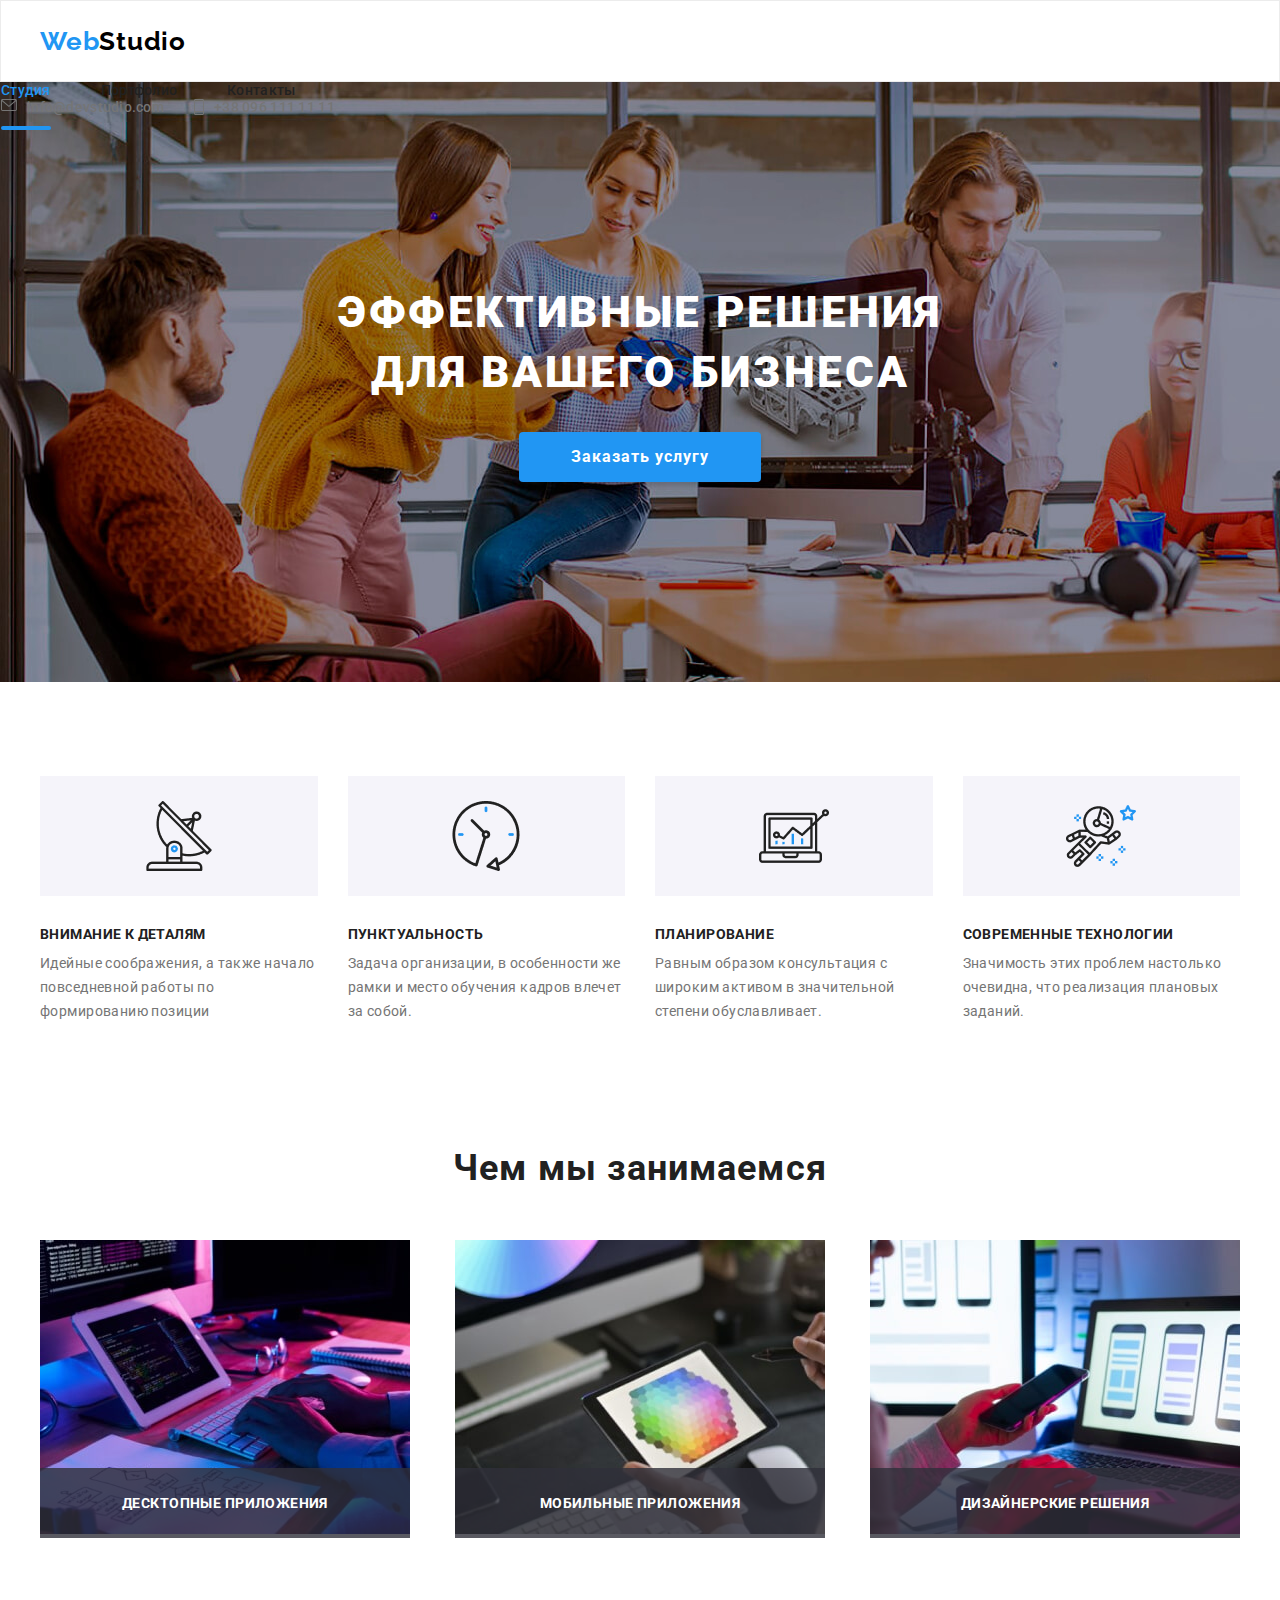
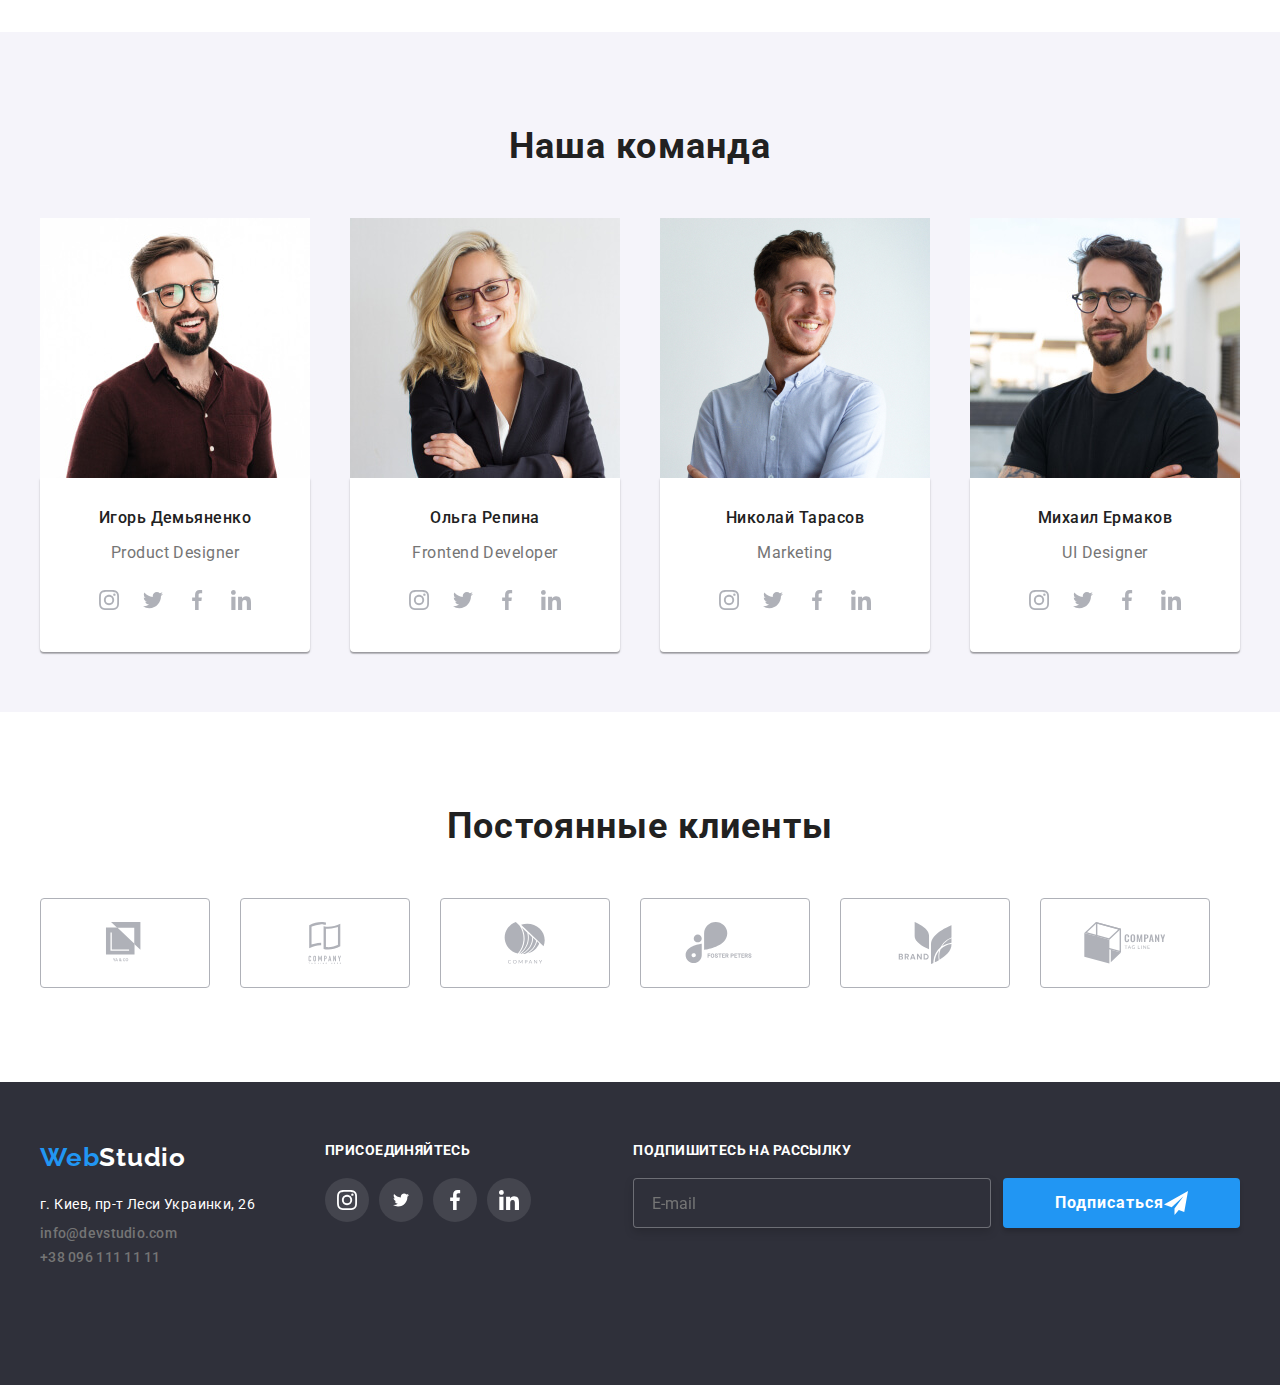
==== commit 231b2456: "updated" ====
--- a/index.html
+++ b/index.html
@@ -14,9 +14,9 @@
     <header class="header">
         <div class="container main">
             <a class="logo" href="" aria-label="Логотип веб студия">Web<span class="logo-name-part">Studio</span></a>
-            <div class="nav-container main is-open" data-menu>
+            <div class="nav-container is-open" data-menu>
                     <nav class="navigation">
-                        <ul class="navigation-list list main">
+                        <ul class="navigation-list list">
                             <li class="navigation-list-item"><a class="navigation-list-link link current" href="./index.html">Студия</a></li>
                             <li class="navigation-list-item"><a class="navigation-list-link link" href="./portfolio.html">Портфолио</a></li>
                             <li class="navigation-list-item"><a class="navigation-list-link link" href="">Контакты</a></li>
@@ -327,9 +327,9 @@
                     <a class="logo" href="" aria-label="Логотип веб студия">Web<span class="logo-footer">Studio</span></a>
                     <address class="address">
                         <p class="address-street">г. Киев, пр-т Леси Украинки, 26</p>
-                        <div class="contacts-item">
-                            <a class="header-email-link link" href="mailto:info@devstudio.com ">info@devstudio.com</a>
-                            <a class="header-tel-link link" href="tel:+380961111111">+38 096 111 11 11</a>
+                        <div class="footer-contacts-item">
+                            <a class="footer-email-link link" href="mailto:info@devstudio.com ">info@devstudio.com</a>
+                            <a class="footer-tel-link link" href="tel:+380961111111">+38 096 111 11 11</a>
                         </div>
                     </address>
                 </div>
--- a/css/main.min.css
+++ b/css/main.min.css
@@ -1,2 +1,2 @@
-.visually-hidden{position:absolute !important;clip:rect(1px 1px 1px 1px);clip:rect(1px, 1px, 1px, 1px);padding:0 !important;border:0 !important;height:1px !important;width:1px !important;overflow:hidden}body{font-family:"Roboto", sans-serif;color:#757575}.list{list-style:none;padding:0px;margin:0px}.link{text-decoration:none}.section-description{margin-top:0px;margin-bottom:0;padding-top:60px;padding-bottom:30px;font-weight:700;font-size:28px;line-height:1.179;text-align:center;letter-spacing:0.03em;color:#212121}@media screen and (min-width: 480px){current::after{content:"";display:block;height:4px;width:100%;bottom:-4px;position:absolute;background-color:#2196F3;border-radius:2px}}@media screen and (min-width: 1200px){.current::after{content:"";display:block;height:4px;width:100%;bottom:-4px;position:absolute;background-color:#2196F3;border-radius:2px}.section-description{padding-top:94px;padding-bottom:50px;font-size:36px;line-height:1.166}}.container{width:100%;padding:0 15px}@media screen and (min-width: 480px){.container{width:480px;padding:0 15px;margin:0 auto}}@media screen and (min-width: 768px){.container{width:768px}}@media screen and (min-width: 1200px){.container{width:1230px}}.logo{margin-right:93px;font-family:"Raleway", sans-serif;font-style:normal;font-weight:700;font-size:24px;line-height:1,166px;letter-spacing:0.03em;color:#2196F3;list-style:none;text-decoration:none}.logo-name-part{color:#000}.logo-footer{color:#fff}@media screen and (min-width: 1200px){.logo{font-size:26px;line-height:1.192}}.modal-button,.modal-form-btn{display:inline-block;min-width:200px;padding:10px 32px;font-weight:700;font-size:16px;line-height:1.875;align-items:center;letter-spacing:0.06em;color:#fff;background:#2196F3;box-shadow:0px 4px 4px rgba(0,0,0,0.15);border-radius:4px;border:none}.modal-form-btn{align-self:center;background:#188CE8;box-shadow:0px 4px 4px rgba(0,0,0,0.15);border-radius:4px;margin-top:40px;margin-bottom:40px;border:none}.backdrop{position:fixed;top:0;left:0;width:100%;height:100%;background:rgba(0,0,0,0.2);transition:all 250ms cubic-bezier(0.4, 0, 0.2, 1)}.backdrop.is-hidden{opacity:0;visibility:hidden;pointer-events:none}.backdrop.is-hidden .modal{transform:translate(-50%, -50%) scale(0)}.modal{position:absolute;top:50%;left:50%;transform:translate(-50%, -50%) scale(1);width:528px;height:581px;padding:40px;background:#fff;box-shadow:0px 1px 3px rgba(0,0,0,0.12),0px 1px 1px rgba(0,0,0,0.14),0px 2px 1px rgba(0,0,0,0.2);border-radius:4px}.close-button{position:absolute;top:8px;right:8px;width:30px;height:30px;background:#fff;border:1px solid rgba(0,0,0,0.1);border-radius:50%;cursor:pointer;transition:all 250ms cubic-bezier(0.4, 0, 0.2, 1)}.close-button:hover{fill:#2196F3}.svg-close-button{width:11px;height:11px;transition:color 250ms cubic-bezier(0.4, 0, 0.2, 1)}.modal-form{display:flex;flex-direction:column}.modal-form-input{display:block;width:100%;height:40px;border:1px solid rgba(33,33,33,0.2);border-radius:4px;padding-left:42px;cursor:pointer}.modal-form-input:focus,.modal-form-message:focus{padding:12px 16px;outline:none;border:1px solid #2196F3}.modal-form-message:focus::placeholder{padding:6px 8px}.modal-form-message{width:448px;height:120px;border:1px solid rgba(33,33,33,0.2);border-radius:4px;resize:none;margin-bottom:20px}.modal-form-field{margin-bottom:10px}.modal-form-wrapper{display:block;position:relative;margin-top:4px;cursor:pointer}.modal-name{width:448px;height:23px;font-weight:bold;font-size:20px;line-height:1.045;text-align:center;letter-spacing:0.03em;color:#212121}.modal-form-svg-icon{position:absolute;top:50%;left:12px;transform:translateY(-50%)}.modal-form-input:focus+.modal-form-svg-icon{fill:#2196F3}.modal-form-input:focus{padding-left:42px}.modal-form-policy-label::before{display:inline-block;content:"";width:16px;height:15px;border:2px solid #212121;margin-right:8.38px}.modal-form-policy-label{font-size:14px;line-height:1.714;letter-spacing:0.03em;color:#757575}.modal-form-policy:checked+.modal-form-policy-label::before{background-color:#2196F3;background-image:url(../images/modal/Vector.png);background-repeat:no-repeat;background-position:50% 50%;border:none}.modal-form-policy-link{color:#2196F3;text-decoration:underline}.modal-form-message::placeholder{padding:12px 16px}.social-list{display:flex;justify-content:center}.social-list-svg{width:20px;height:20px;transition:fill 250ms cubic-bezier(0.4, 0, 0.2, 1)}.social-list-link{display:flex;justify-content:center;align-items:center;width:44px;height:44px;fill:#AFB1B8;transition:background-color 250ms cubic-bezier(0.4, 0, 0.2, 1)}.social-list-link:hover{background-color:#2196F3;border-radius:50%}.social-list-link:hover .social-list-svg{fill:#fff}@media screen and (min-width: 480px){.header{position:relative;background-color:#fff;border:1px solid #ECECEC}.header-email-link:hover,.header-email-link:focus,.header-tel-link:hover,.header-tel-link:focus{color:#2196F3}.header-email-link,.header-tel-link{display:flex;font-weight:500;font-size:14px;line-height:1.143;letter-spacing:0.02em;color:#757575;transition:color 250ms cubic-bezier(0.4, 0, 0.2, 1)}}@media screen and (min-width: 1200px){.header-email-link,.header-tel-link{display:flex}}@media screen and (max-width: 768px){.nav-container{position:absolute;height:382px;width:100%;text-align:center;background-color:#fff}.nav-container.is-open{display:block}.navigation-list-item:not(:last-child){margin-bottom:40px}.navigation-list-link.current{color:#2196F3}.navigation-list-link:hover,.navigation-list-link:focus{color:#2196F3}.btn-burger-menu{display:inline-flex;padding:0;margin:0;width:40px;height:40px;border:none;background-color:#fff}.btn-burger-menu .icon-close{display:none}.btn-burger-menu.is-open .icon-close{display:block}.btn-burger-menu.is-open .icon-menu{display:none}}@media screen and (min-width: 768px){.main{display:flex;align-items:center;justify-content:space-between;height:80px}.navigation-list-link{position:relative;padding-top:32px;padding-bottom:28px;font-weight:500;font-size:14px;line-height:1.143;letter-spacing:0.02em;color:#212121;transition:color 250ms cubic-bezier(0.4, 0, 0.2, 1)}.navigation-list-item:not(:last-child){margin-right:50px}.navigation-list-link.current{color:#2196F3}.navigation-list-link:hover,.navigation-list-link:focus{color:#2196F3}}@media screen and (min-width: 1200px){.navigation-list-link{position:relative;padding-top:32px;padding-bottom:28px;font-weight:500;font-size:14px;line-height:1.143;letter-spacing:0.02em;color:#212121;transition:color 250ms cubic-bezier(0.4, 0, 0.2, 1)}.navigation-list-item:not(:last-child){margin-right:50px}.navigation-list-link.current{color:#2196F3}.navigation-list-link:hover,.navigation-list-link:focus{color:#2196F3}}main>.logo{align-self:center}@media screen and (min-width: 480px){.contacts{display:block}.contacts-icon-mail{align-self:center;width:16px;height:12px;fill:#757575;margin-right:10px;transition:fill 250ms cubic-bezier(0.4, 0, 0.2, 1)}.contacts-icon-tel{align-self:center;width:10px;height:16px;fill:#757575;margin-right:10px;transition:color 250ms cubic-bezier(0.4, 0, 0.2, 1)}}@media screen and (min-width: 1200px){.contacts{display:flex;margin:0}.contacts-icon-mail{align-self:center;width:16px;height:12px;fill:#757575;margin-right:10px;transition:fill 250ms cubic-bezier(0.4, 0, 0.2, 1)}.contacts-icon-tel{align-self:center;width:10px;height:16px;fill:#757575;margin-right:10px;transition:color 250ms cubic-bezier(0.4, 0, 0.2, 1)}.contacts-item{display:flex;flex-direction:column}.contacts-icon:not(:last-child){margin-right:30px}.contacts-icon .header-email-link{margin-right:50px}.header-email-link:hover .contacts-icon-mail{fill:#2196F3}.header-tel-link:hover .contacts-icon-tel{fill:#2196F3}.contacts-item>.header-email-link{margin-bottom:9px}}.order-servise{text-align:center;padding-top:200px;padding-bottom:200px;margin-bottom:60px}.description{margin-top:0px;margin-bottom:30px;font-weight:900;font-size:26px;line-height:1.615;text-align:center;letter-spacing:0.06em;text-transform:uppercase;color:#fff}.background{height:600px;max-width:1600px;margin-left:auto;margin-right:auto;background-image:linear-gradient(rgba(47,48,58,0.4), rgba(47,48,58,0.4)),url(../images/hero/hero-mobile.jpg);background-repeat:no-repeat;background-size:cover}@media screen and (min-device-pixel-ratio: 2) and (min-width: 320px), screen and (min-resolution: 192dpi) and (min-width: 320px), screen and (min-resolution: 2dppx) and (min-width: 320px){.background{background-image:url(../images/hero/hero-mobile@2x.jpg)}}@media screen and (min-width: 768px){.background{background-image:url("../images/hero/hero-tablet.jpg")}}@media screen and (min-device-pixel-ratio: 2) and (min-width: 768px), screen and (min-resolution: 192dpi) and (min-width: 768px), screen and (min-resolution: 2dppx) and (min-width: 768px){.background{background-image:url(../images/hero/hero-tablet@2x.jpg)}}@media screen and (min-width: 1200px){.order-servise{margin-bottom:94px}.description{font-size:44px;line-height:1.364}.background{background-image:url("../images/hero/hero-.jpg")}}@media screen and (min-device-pixel-ratio: 2) and (min-width: 1200px), screen and (min-resolution: 192dpi) and (min-width: 1200px), screen and (min-resolution: 2dppx) and (min-width: 1200px){.background{background-image:url(../images/hero/hero-desctop@2x.jpg)}}.advantages-text{margin-top:0;margin-bottom:0;font-weight:normal;font-size:14px;line-height:1.714;letter-spacing:0.03em;color:#757575}.advantages-item::before{padding-right:100px;margin-bottom:30px;display:block;content:"";height:120px;background-size:70px 70px;background-repeat:no-repeat;background-position:center;background-color:#F5F4FA}.advantages-description{text-align:center;margin-top:0px;margin-bottom:10px;font-weight:700;font-size:14px;line-height:1.143;letter-spacing:0.03em;text-transform:uppercase;color:#212121}.advantages-item:not(:last-child){margin-bottom:30px}.icon-antenna::before{background-image:url(../images/advantages/antenna.png)}.icon-clock::before{background-image:url(../images/advantages/clock.png)}.icon-diagram::before{background-image:url(../images/advantages/diagram.png)}.icon-astronaut::before{background-image:url(../images/advantages/astronaut.png)}@media screen and (min-width: 480px){.advantages-list{width:100%;display:block}}@media screen and (min-width: 768px){.advantages-description{text-align:start}.advantages-list{display:flex;flex-wrap:wrap;justify-content:space-between}.advantages-item{width:300px}}@media screen and (min-width: 1200px){.advantages-text{margin-bottom:0}.advantages-item:not(:last-child){margin-right:30px}.advantages-list{display:flex;flex-wrap:nowrap}.advantages-description{text-align:start}}.work-description{display:none}@media screen and (min-width: 1200px){.work-description{display:block;padding-bottom:94px}.work-description-list{display:flex;justify-content:space-between}.work-decription-item{position:relative}.work-description-text{position:absolute;bottom:0;left:0;height:70px;width:100%;background:rgba(47,48,58,0.8)}.text-description{padding:27px 52px;margin:0;font-weight:bold;font-size:14px;line-height:1.142;text-align:center;letter-spacing:0.03em;text-transform:uppercase;color:#fff}}.our-team{width:100%;display:block}.employee-photo{display:block;margin:0  auto}.our-team{background-color:#F5F4FA}.team-item:nth-child(n+1){padding-bottom:30px}.team-item:nth-child(n+3){padding-bottom:60px}.team-content{background:#fff;box-shadow:0px 1px 3px rgba(0,0,0,0.12),0px 1px 1px rgba(0,0,0,0.14),0px 2px 1px rgba(0,0,0,0.2);border-radius:0px 0px 4px 4px;padding-top:30px;padding-bottom:30px}.employee-name{display:block;margin-bottom:10px;margin-top:0;font-weight:500;font-size:16px;line-height:1.188;text-align:center;letter-spacing:0.03em;color:#212121}.employee-position{margin-bottom:16px;font-weight:normal;font-size:16px;line-height:1.188;text-align:center;letter-spacing:0.03em}.employee-name,.employee-position{background-color:#fff}.team-list{display:block}.team-item{border-radius:0px 0px 4px 4px}.employee-photo{display:block}@media screen and (min-width: 768px){.team-list{display:flex;flex-wrap:wrap;justify-content:space-between}.team-item{padding-bottom:0}}@media screen and (min-width: 1200px){.team-list{display:flex;flex-wrap:nowrap;justify-content:space-between}}.our-clients{padding-bottom:60px}.clients-list{display:flex;flex-wrap:wrap}.clients-list-item{width:calc((100%-30px)/2);margin-bottom:30px}.clients-list-item:nth-child(even){margin-right:0}.clients-list-item:nth-child(n+5){margin-bottom:0}.clients-list-link{display:flex;width:170px;height:90px;border:1px solid #AFB1B8;border-radius:4px;transition:border-color 250ms cubic-bezier(0.4, 0, 0.2, 1)}.clients-list-link:hover{border-color:#2196F3}.clients-list-svg{width:100%;height:100%;padding:23px 40px;fill:#AFB1B8;transition:fill 250ms cubic-bezier(0.4, 0, 0.2, 1)}.clients-list-svg:hover{fill:#2196F3}@media screen and (min-width: 768px){.clients-list-item{width:calc((100%-60px)/3);margin-bottom:30px}.clients-list-item:nth-child(3){margin-right:0}.clients-list-item:nth-child(6){margin-right:0}.clients-list-item:nth-child(n+4){margin-bottom:0}}@media screen and (min-width: 1200px){.our-clients{padding-bottom:94px}.clients-list{display:flex;flex-wrap:nowrap}.clients-list-link{justify-content:center;align-items:center}.clients-list-item:not(:last-child){margin-right:30px}.clients-list-item{width:calc((100%-150px)/6);margin-bottom:0}}.address-section{display:flex;flex-direction:column;justify-content:space-around;margin-right:70px}.address{display:flex;flex-direction:column;font-style:normal;color:#fff}.address-street{font-weight:normal;font-size:14px;line-height:1.714;letter-spacing:0.03em}.address-section{margin-right:0}.page-footer{text-align:center;background-color:#2F303A;padding-top:60px;padding-bottom:60px}.page-footer .logo{display:block;margin-right:0}.address-street{display:block;margin-top:20px;margin-bottom:8px}.header-email-link{display:block;text-align:center;margin-bottom:8px}.header-tel-link{display:block}.join{margin-top:60px;margin-bottom:60px}.join-text{font-style:normal;font-weight:bold;font-size:14px;line-height:1.142;letter-spacing:0.03em;text-transform:uppercase;color:#fff}.footer-social-list{display:flex;justify-content:center;margin-top:20px}.footer-social-list-svg{fill:#fff}.footer-social-list-link{display:flex;justify-content:center;align-items:center;width:44px;height:44px;border-radius:50%;background:rgba(255,255,255,0.1);transition:background-color 250ms cubic-bezier(0.4, 0, 0.2, 1)}.footer-social-list-item{display:flex;justify-content:center;align-items:center}.footer-social-list-link:hover{background-color:#2196F3}.footer-submit-link{margin-top:20px;justify-content:center}.footer-submit-link .modal-button{margin-top:8px;margin-right:0;text-align:center}.footer-submit-button{height:50px;width:200px;background-color:#2196F3;box-shadow:0px 4px 4px rgba(0,0,0,0.15);border-radius:4px}.footer-submit-input::placeholder{padding-top:15px;padding-left:16px}.footer-submit-input{width:100%;height:50px;margin-right:12px;background-color:#2F303A;border:1px solid rgba(255,255,255,0.3);filter:drop-shadow(0px 4px 4px rgba(0,0,0,0.15));border-radius:4px}.footer-submit-input:focus{padding:16px;color:rgba(255,255,255,0.3)}@media screen and (min-width: 768px){.footer-tablet-flex{margin-bottom:60px;display:flex;flex-direction:row;justify-content:space-around}.address-section{display:flex}.contacts-item{display:flex;flex-direction:column}.join{margin-top:0;margin-bottom:0}.join-text{text-align:center}.footer-submit-link{display:flex;justify-content:center;flex-direction:column;text-align:center}.footer-submit{margin-left:166px;margin-right:152px}.footer-submit-input{margin-right:0;width:358px}}@media screen and (min-width: 1200px){.page-footer{text-align:start;background-color:#2F303A;padding-top:60px;padding-bottom:60px}.page-footer .container{display:flex;flex-direction:row;justify-content:space-between}.join{display:flex;flex-direction:column;width:206px;height:80px;margin-left:70px}.address-section{display:flex}.header-email-link{text-align:start}.submit{display:block;margin-bottom:20px}.footer-social-list{justify-content:space-between}.footer-submit{margin-right:0;margin-left:93px}.footer-submit-link{margin-top:0;margin-bottom:0;display:flex;justify-content:center}.footer-submit-link .modal-button{margin-top:0;display:flex;align-items:center;justify-content:space-between}.footer-submit-button{height:50px;width:200px;background-color:#2196F3;box-shadow:0px 4px 4px rgba(0,0,0,0.15);border-radius:4px}}
+.visually-hidden{position:absolute !important;clip:rect(1px 1px 1px 1px);clip:rect(1px, 1px, 1px, 1px);padding:0 !important;border:0 !important;height:1px !important;width:1px !important;overflow:hidden}body{font-family:"Roboto", sans-serif;color:#757575}.list{list-style:none;padding:0px;margin:0px}.link{text-decoration:none}.section-description{margin-top:0px;margin-bottom:0;padding-top:60px;padding-bottom:30px;font-weight:700;font-size:28px;line-height:1.179;text-align:center;letter-spacing:0.03em;color:#212121}@media screen and (min-width: 480px){.current::after{content:"";display:block;height:4px;width:100%;bottom:-4px;position:absolute;background-color:#2196F3;border-radius:2px}}@media screen and (min-width: 768px){.current::after{content:"";display:block;height:4px;width:100%;bottom:-4px;position:absolute;background-color:#2196F3;border-radius:2px}}@media screen and (min-width: 1200px){.current::after{content:"";display:block;height:4px;width:100%;bottom:-4px;position:absolute;background-color:#2196F3;border-radius:2px}.section-description{padding-top:94px;padding-bottom:50px;font-size:36px;line-height:1.166}}.container{width:100%;padding:0 15px}@media screen and (min-width: 480px){.container{width:480px;padding:0 15px;margin:0 auto}}@media screen and (min-width: 768px){.container{width:768px}}@media screen and (min-width: 1200px){.container{width:1230px}}.logo{margin-right:250px;font-family:"Raleway", sans-serif;font-style:normal;font-weight:700;font-size:24px;line-height:1,166px;letter-spacing:0.03em;color:#2196F3;list-style:none;text-decoration:none}.logo-name-part{color:#000}.logo-footer{color:#fff}@media screen and (min-width: 768px){.logo{margin-right:88px}}@media screen and (min-width: 1200px){.logo{margin-right:93px;font-size:26px;line-height:1.192}}.modal-button,.modal-form-btn{display:inline-block;min-width:200px;padding:10px 52px;font-weight:700;font-size:16px;line-height:1.875;align-items:center;letter-spacing:0.06em;color:#fff;background:#2196F3;box-shadow:0px 4px 4px rgba(0,0,0,0.15);border-radius:4px;border:none}.modal-form-btn{align-self:center;background:#188CE8;box-shadow:0px 4px 4px rgba(0,0,0,0.15);border-radius:4px;margin-top:31px;border:none}@media screen and (min-width: 768px){.modal-form-btn{align-self:center;background:#188CE8;box-shadow:0px 4px 4px rgba(0,0,0,0.15);border-radius:4px;margin-top:40px;border:none}}.backdrop{position:fixed;padding-right:15px;padding-left:15px;padding-bottom:94px;padding-top:93px;right:0;bottom:0;width:100%;height:100%;background:rgba(0,0,0,0.2);transition:all 250ms cubic-bezier(0.4, 0, 0.2, 1)}.backdrop.is-hidden{opacity:0;visibility:hidden;pointer-events:none}.backdrop.is-hidden .modal{transform:translate(-50%, -50%) scale(0)}.modal{position:absolute;top:50%;left:50%;transform:translate(-50%, -50%) scale(1);width:450px;height:609px;padding:40px;margin:0;background:#fff;box-shadow:0px 1px 3px rgba(0,0,0,0.12),0px 1px 1px rgba(0,0,0,0.14),0px 2px 1px rgba(0,0,0,0.2);border-radius:4px}.close-button{position:absolute;top:8px;right:8px;width:30px;height:30px;background:#fff;border:1px solid rgba(0,0,0,0.1);border-radius:50%;cursor:pointer;transition:all 250ms cubic-bezier(0.4, 0, 0.2, 1)}.close-button:hover{fill:#2196F3}.svg-close-button{width:11px;height:11px;transition:color 250ms cubic-bezier(0.4, 0, 0.2, 1)}.modal-form{display:flex;flex-direction:column}.modal-form-input{display:block;width:100%;height:40px;border:1px solid rgba(33,33,33,0.2);border-radius:4px;padding-left:42px;cursor:pointer}.modal-form-input:focus,.modal-form-message:focus{padding:12px 16px;outline:none;border:1px solid #2196F3}.modal-form-message:focus::placeholder{padding:6px 8px}.modal-form-message{width:370px;height:120px;border:1px solid rgba(33,33,33,0.2);border-radius:4px;resize:none;margin-bottom:20px}.modal-form-field{margin-bottom:10px}.modal-form-wrapper{display:block;position:relative;margin-top:4px;cursor:pointer}.modal-name{width:370px;height:60px;font-weight:bold;font-size:20px;line-height:1.5;text-align:center;letter-spacing:0.03em;color:#212121}.modal-form-svg-icon{position:absolute;top:50%;left:12px;transform:translateY(-50%)}.modal-form-input:focus+.modal-form-svg-icon{fill:#2196F3}.modal-form-input:focus{padding-left:42px}.modal-form-policy-label::before{display:inline-block;content:"";width:16px;height:15px;border:2px solid #212121;margin-right:8.38px}.modal-form-policy-label{font-size:14px;line-height:1.168;letter-spacing:0.03em;color:#757575}.modal-form-policy:checked+.modal-form-policy-label::before{background-color:#2196F3;background-image:url(../images/modal/Vector.png);background-repeat:no-repeat;background-position:50% 50%;border:none}.modal-form-policy-link{color:#2196F3;text-decoration:underline}.modal-form-message::placeholder{padding:12px 16px}@media screen and (min-width: 768px){.backdrop{width:100%;height:100%;position:fixed;padding-left:0;padding-right:0}.modal{position:absolute;top:50%;left:50%;transform:translate(-50%, -50%) scale(1);width:528px;height:581px;padding:40px}.modal-form-message{width:448px;height:120px}}@media screen and (min-width: 1200px){.modal-name{width:448px;height:23px;font-weight:bold;font-size:20px;line-height:1.045}.modal-form-policy-label{font-size:14px;line-height:1.714;letter-spacing:0.03em;color:#757575}}.social-list{display:flex;justify-content:center}.social-list-svg{width:20px;height:20px;transition:fill 250ms cubic-bezier(0.4, 0, 0.2, 1)}.social-list-link{display:flex;justify-content:center;align-items:center;width:44px;height:44px;fill:#AFB1B8;transition:background-color 250ms cubic-bezier(0.4, 0, 0.2, 1)}.social-list-link:hover{background-color:#2196F3;border-radius:50%}.social-list-link:hover .social-list-svg{fill:#fff}.header{position:relative;background-color:#fff;border:1px solid #ECECEC}.header-email-link,.header-tel-link{font-weight:500;font-size:12px;line-height:1.167;letter-spacing:0.02em;color:#757575;transition:color 250ms cubic-bezier(0.4, 0, 0.2, 1)}.header-email-link:hover,.header-email-link:focus,.header-tel-link:hover,.header-tel-link:focus{color:#2196F3}.nav-container{display:none;position:absolute;top:100%;left:0;width:100%}.nav-container.is-open{display:block}.navigation>.logo{align-self:center}.navigation-list-link{position:relative;padding-top:32px;padding-bottom:28px;font-weight:500;font-size:14px;line-height:1.143;letter-spacing:0.02em;color:#212121;transition:color 250ms cubic-bezier(0.4, 0, 0.2, 1)}.navigation-list-link.current{color:#2196F3}.navigation-list-link:hover,.navigation-list-link:focus{color:#2196F3}.btn-burger-menu{display:inline-flex;align-self:center;padding:0;margin:0;width:40px;height:40px;border:none;background-color:#fff}.menu-icon{display:flex;justify-content:center;align-self:center;align-items:center}.btn-burger-menu .icon-close{display:none}.btn-burger-menu.is-open .icon-close{display:block}.btn-burger-menu.is-open .icon-menu{display:none}.contacts-icon-mail{display:flex;width:16px;height:12px;fill:#757575;margin-right:10px;transition:fill 250ms cubic-bezier(0.4, 0, 0.2, 1)}.contacts-icon-tel{display:flex;width:10px;height:16px;fill:#757575;margin-right:10px;transition:color 250ms cubic-bezier(0.4, 0, 0.2, 1)}.header-email-link:hover .contacts-icon-mail{fill:#2196F3}.header-tel-link:hover .contacts-icon-tel{fill:#2196F3}.contacts-item>.header-email-link{margin-bottom:9px}@media screen and (min-width: 768px){.header-email-link,.header-tel-link{display:flex;margin-right:0}.header-email-link{margin-bottom:10px}.btn-burger-menu{display:none}.navigation-list{display:flex;align-items:center;margin-right:84px}.navigation{display:flex}.navigation-list-item:not(:last-child){margin-right:50px}.main{display:flex;align-items:center;height:80px}.nav-container{display:flex;justify-content:space-between}}@media screen and (min-width: 1200px){.header-email-link,.header-tel-link{display:flex;font-size:14px;line-height:1.143}.header-email-link{margin-bottom:0}.main{justify-content:space-between}.contacts{display:flex}.contacts-icon-mail{display:flex}.contacts-icon:not(:last-child){margin-right:30px}.navigation-list{margin-right:305px}}.order-servise{text-align:center;padding-top:200px;padding-bottom:200px;margin-bottom:60px}.description{margin-top:0px;margin-bottom:30px;font-weight:900;font-size:26px;line-height:1.615;text-align:center;letter-spacing:0.06em;text-transform:uppercase;color:#fff}.background{height:600px;max-width:1600px;margin-left:auto;margin-right:auto;background-image:linear-gradient(rgba(47,48,58,0.4), rgba(47,48,58,0.4)),url(../images/hero/hero-mobile.jpg);background-repeat:no-repeat;background-size:cover}@media screen and (min-device-pixel-ratio: 2) and (min-width: 320px), screen and (min-resolution: 192dpi) and (min-width: 320px), screen and (min-resolution: 2dppx) and (min-width: 320px){.background{background-image:url(../images/hero/hero-mobile@2x.jpg)}}@media screen and (min-width: 768px){.background{background-image:url("../images/hero/hero-tablet.jpg")}}@media screen and (min-device-pixel-ratio: 2) and (min-width: 768px), screen and (min-resolution: 192dpi) and (min-width: 768px), screen and (min-resolution: 2dppx) and (min-width: 768px){.background{background-image:url(../images/hero/hero-tablet@2x.jpg)}}@media screen and (min-width: 1200px){.order-servise{margin-bottom:94px}.description{font-size:44px;line-height:1.364}.background{background-image:url("../images/hero/hero-desctop.jpg")}}@media screen and (min-device-pixel-ratio: 2) and (min-width: 1200px), screen and (min-resolution: 192dpi) and (min-width: 1200px), screen and (min-resolution: 2dppx) and (min-width: 1200px){.background{background-image:url(../images/hero/hero-desctop@2x.jpg)}}.advantages{padding-bottom:60px}.advantages-text{margin-top:0;margin-bottom:0;font-weight:normal;font-size:14px;line-height:1.714;letter-spacing:0.03em;color:#757575}.advantages-item::before{padding-right:100px;margin-bottom:30px;display:block;content:"";height:120px;background-size:70px 70px;background-repeat:no-repeat;background-position:center;background-color:#F5F4FA}.advantages-description{text-align:center;margin-top:0px;margin-bottom:10px;font-weight:700;font-size:14px;line-height:1.143;letter-spacing:0.03em;text-transform:uppercase;color:#212121}.advantages-item:not(:last-child){margin-bottom:30px}.icon-antenna::before{background-image:url(../images/advantages/antenna.png)}.icon-clock::before{background-image:url(../images/advantages/clock.png)}.icon-diagram::before{background-image:url(../images/advantages/diagram.png)}.icon-astronaut::before{background-image:url(../images/advantages/astronaut.png)}@media screen and (min-width: 480px){.advantages-list{width:100%;display:block}}@media screen and (min-width: 768px){.advantages-description{text-align:start}.advantages-list{display:flex;flex-wrap:wrap;justify-content:space-between}.advantages-item{width:350px}}@media screen and (min-width: 1200px){.advantages{padding-bottom:0px}.advantages-text{margin-bottom:0}.advantages-item:not(:last-child){margin-right:30px}.advantages-list{display:flex;flex-wrap:nowrap}.advantages-description{text-align:start}}.work-description{display:none}@media screen and (min-width: 1200px){.work-description{display:block;padding-bottom:94px}.work-description-list{display:flex;justify-content:space-between}.work-decription-item{position:relative}.work-description-text{position:absolute;bottom:0;left:0;height:70px;width:100%;background:rgba(47,48,58,0.8)}.text-description{padding:27px 52px;margin:0;font-weight:bold;font-size:14px;line-height:1.142;text-align:center;letter-spacing:0.03em;text-transform:uppercase;color:#fff}}.our-team{width:100%;display:block}.employee-photo{display:block;margin:0  auto}.our-team{background-color:#F5F4FA}.team-item:nth-child(n+1){padding-bottom:30px}.team-item:nth-child(n+3){padding-bottom:60px}.team-content{background:#fff;box-shadow:0px 1px 3px rgba(0,0,0,0.12),0px 1px 1px rgba(0,0,0,0.14),0px 2px 1px rgba(0,0,0,0.2);border-radius:0px 0px 4px 4px;padding-top:30px;padding-bottom:30px}.employee-name{display:block;margin-bottom:10px;margin-top:0;font-weight:500;font-size:16px;line-height:1.188;text-align:center;letter-spacing:0.03em;color:#212121}.employee-position{margin-bottom:16px;font-weight:normal;font-size:16px;line-height:1.188;text-align:center;letter-spacing:0.03em}.employee-name,.employee-position{background-color:#fff}.team-list{display:block}.team-item{border-radius:0px 0px 4px 4px}.employee-photo{display:block}@media screen and (min-width: 768px){.team-list{display:flex;flex-wrap:wrap;justify-content:space-between}.team-item{padding-bottom:0}}@media screen and (min-width: 1200px){.team-list{display:flex;flex-wrap:nowrap;justify-content:space-between}}.our-clients{padding-bottom:60px}.clients-list{display:flex;flex-wrap:wrap}.clients-list-item{width:calc((100%-30px)/2);margin-bottom:30px}.clients-list-item:nth-child(even){margin-right:0}.clients-list-item:nth-child(n+5){margin-bottom:0}.clients-list-link{display:flex;width:170px;height:90px;border:1px solid #AFB1B8;border-radius:4px;transition:border-color 250ms cubic-bezier(0.4, 0, 0.2, 1)}.clients-list-link:hover{border-color:#2196F3}.clients-list-svg{width:100%;height:100%;padding:23px 40px;fill:#AFB1B8;transition:fill 250ms cubic-bezier(0.4, 0, 0.2, 1)}.clients-list-svg:hover{fill:#2196F3}@media screen and (min-width: 768px){.clients-list-item{width:calc((100%-60px)/3);margin-bottom:30px;margin-right:0}.clients-list-item:nth-child(3){margin-right:0}.clients-list-item:nth-child(6){margin-right:0}.clients-list-item:nth-child(n+4){margin-bottom:0}}@media screen and (min-width: 1200px){.our-clients{padding-bottom:94px}.clients-list{display:flex;flex-wrap:nowrap}.clients-list-link{justify-content:center;align-items:center}.clients-list-item:not(:last-child){margin-right:30px}.clients-list-item{width:calc((100%-150px)/6);margin-bottom:0}}.address-section{display:flex;flex-direction:column;justify-content:space-around;margin-right:70px}.address{display:flex;flex-direction:column;font-style:normal;color:#fff}.address-street{font-weight:normal;font-size:14px;line-height:1.714;letter-spacing:0.03em}.address-section{margin-right:0}.page-footer{text-align:center;background-color:#2F303A;padding-top:60px;padding-bottom:60px}.page-footer .logo{display:block;margin-right:0}.address-street{display:block;margin-top:20px;margin-bottom:8px}.footer-email-link,.footer-tel-link{display:block;text-align:center;font-weight:500;font-size:14px;line-height:1.143;letter-spacing:0.02em;color:#757575;transition:color 250ms cubic-bezier(0.4, 0, 0.2, 1)}.footer-email-link:hover,.footer-email-link:focus,.footer-tel-link:hover,.footer-tel-link:focus{color:#2196F3}.footer-email-link{margin-bottom:8px}.join{margin-top:60px;margin-bottom:60px}.join-text{font-style:normal;font-weight:bold;font-size:14px;line-height:1.142;letter-spacing:0.03em;text-transform:uppercase;color:#fff}.footer-social-list{display:flex;justify-content:center;margin-top:20px}.footer-social-list-svg{fill:#fff}.footer-social-list-link{display:flex;justify-content:center;align-items:center;width:44px;height:44px;border-radius:50%;background:rgba(255,255,255,0.1);transition:background-color 250ms cubic-bezier(0.4, 0, 0.2, 1)}.footer-social-list-item{display:flex;justify-content:center;align-items:center}.footer-social-list-link:hover{background-color:#2196F3}.footer-submit-link{margin-top:20px;justify-content:center}.footer-submit-link .modal-button{margin-top:8px;margin-right:0;text-align:center}.footer-submit-button{height:50px;width:200px;background-color:#2196F3;box-shadow:0px 4px 4px rgba(0,0,0,0.15);border-radius:4px}.footer-submit-input::placeholder{padding-top:15px;padding-left:16px}.footer-submit-input{width:100%;height:50px;margin-right:12px;background-color:#2F303A;border:1px solid rgba(255,255,255,0.3);filter:drop-shadow(0px 4px 4px rgba(0,0,0,0.15));border-radius:4px}.footer-submit-input:focus{padding:16px;color:rgba(255,255,255,0.3)}@media screen and (min-width: 768px){.footer-tablet-flex{margin-bottom:60px;display:flex;flex-direction:row;justify-content:space-around}.address-section{display:flex}.contacts-item{display:flex;flex-direction:column}.join{margin-top:0;margin-bottom:0}.join-text{text-align:center}.footer-submit-link{display:flex;justify-content:center;flex-direction:column;text-align:center}.footer-submit{margin-left:166px;margin-right:152px}.footer-submit-input{margin-right:0;width:358px}}@media screen and (min-width: 1200px){.page-footer{text-align:start;background-color:#2F303A;padding-top:60px;padding-bottom:60px}.page-footer .container{display:flex;flex-direction:row;justify-content:space-between}.join{display:flex;flex-direction:column;width:206px;height:80px;margin-left:70px}.join-text{text-align:start}.address-section{display:flex}.submit{display:block;margin-bottom:20px}.footer-social-list{justify-content:space-between}.footer-submit{margin-right:0;margin-left:93px}.footer-submit-link{margin-top:0;display:flex;justify-content:center;flex-direction:row;text-align:start}.footer-submit-link .modal-button{margin-top:0;display:flex;align-items:center;justify-content:space-between}.footer-submit-input{margin-right:12px}.footer-email-link,.footer-tel-link{display:block;text-align:start}}
 /*# sourceMappingURL=main.min.css.map */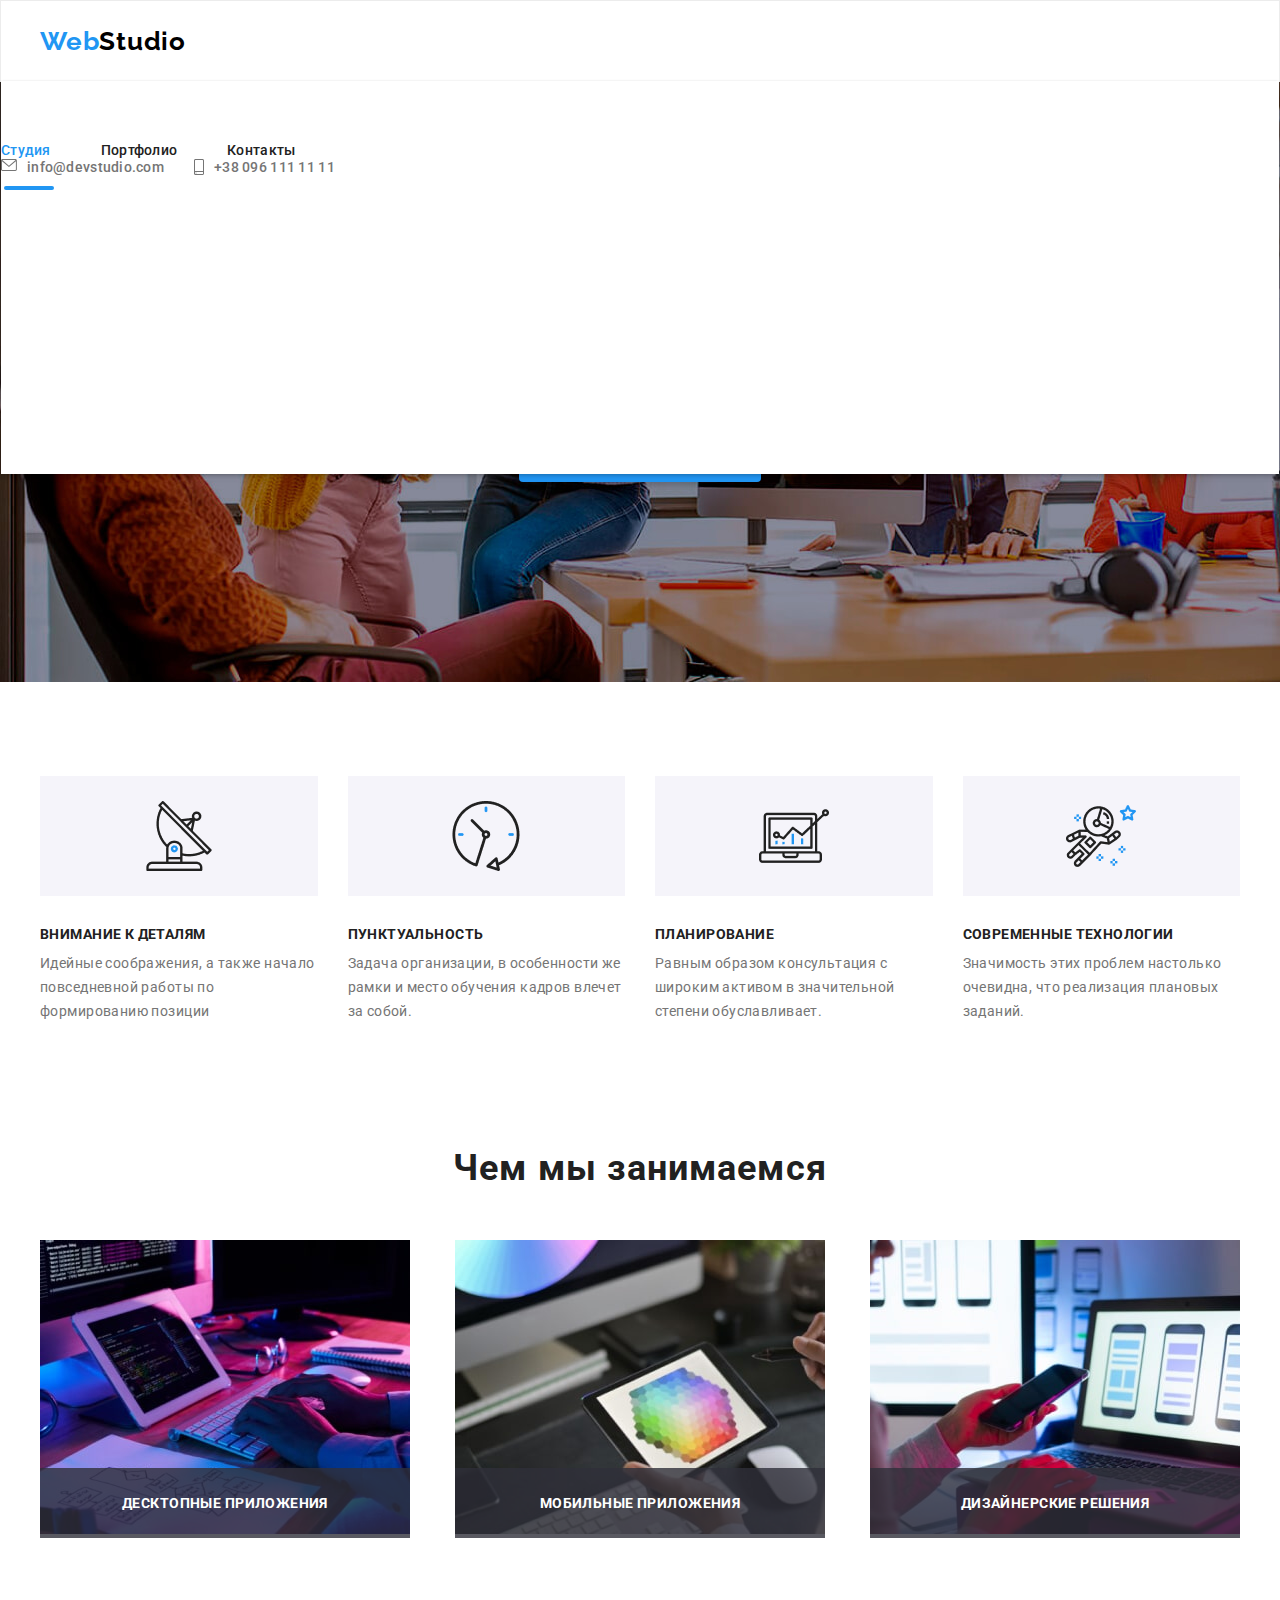
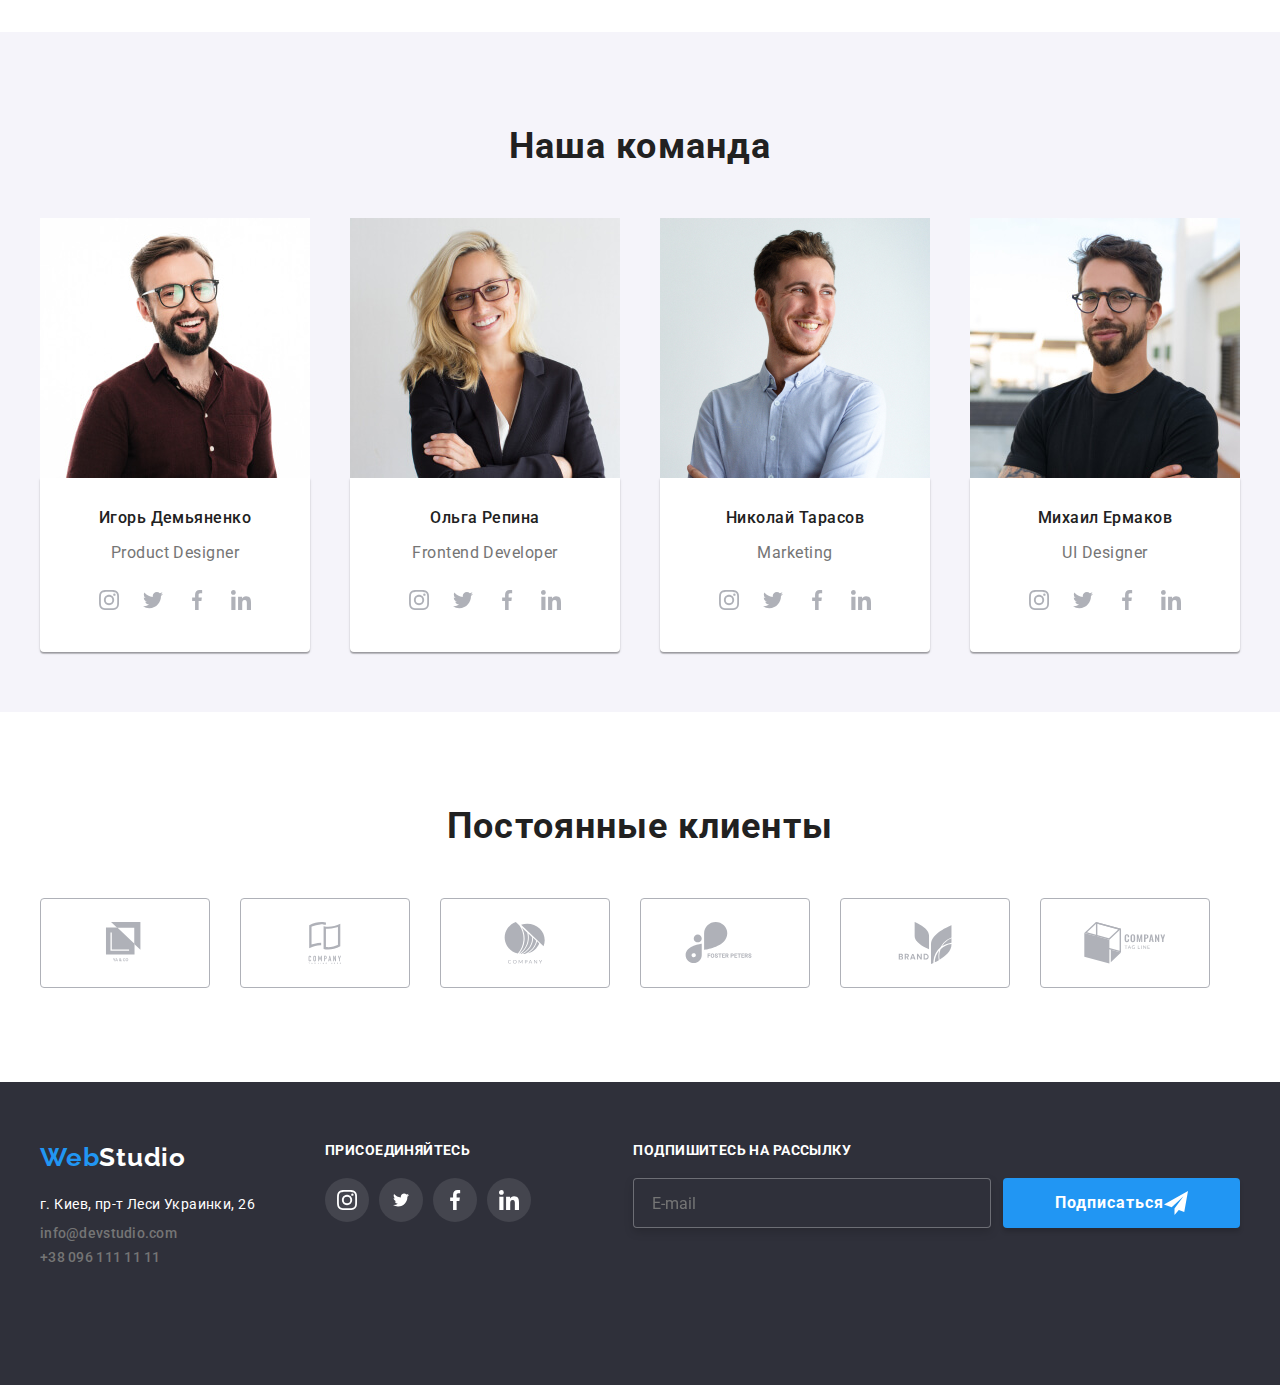
==== commit 5ec2381a: "updated" ====
--- a/index.html
+++ b/index.html
@@ -40,9 +40,9 @@
                     </ul>
             </div>
             <button type="button" class="btn-burger-menu is-open" aria-expanded="false" data-menu-button>
-                <svg width="24" height="16" class="menu-icon" aria-label="Переключатель мобильного меню">
-                    <use class="icon-menu" href="./images/sprite.svg#icon-menu_24px"></use>
-                    <use class="icon-close" href="./images/sprite.svg#icon-close_24px"></use>
+                <svg width="40" height="40" class="menu-icon" aria-label="Переключатель мобильного меню">
+                    <use class="icon-menu" href="./images/sprite.svg#icon-menu_40px"></use>
+                    <use class="icon-close" href="./images/sprite.svg#icon-close_40px"></use>
                 </svg>
             </button>
         </div>
@@ -183,7 +183,7 @@
                     </li>
                     <li class="team-item">
                         <picture>
-                            <source srcset="./images/team/employee-desctop-3.jpg 1x, ./images/team/eemployee-desctop-3@2x.jpg 2x" media="(min-width:1200px)">
+                            <source srcset="./images/team/employee-desctop-3.jpg 1x, ./images/team/employee-desctop-3@2x.jpg 2x" media="(min-width:1200px)">
                             <source srcset="./images/team/employee-tablet-3.jpg 1x, ./images/team/employee-tablet-3@2x.jpg 2x" media="(min-width:768px)">
                             <source srcset="./images/team/employee-mobile-3.jpg 1x, ./images/team/employee-mobile-3@2x.jpg 2x" media="(min-width:480px)">
                                 <img class="employee-photo" src="./images/team/employee-mobile-3.jpg" alt="сотрудник мужчина улыбается">
--- a/css/main.min.css
+++ b/css/main.min.css
@@ -1,2 +1,2 @@
-.visually-hidden{position:absolute !important;clip:rect(1px 1px 1px 1px);clip:rect(1px, 1px, 1px, 1px);padding:0 !important;border:0 !important;height:1px !important;width:1px !important;overflow:hidden}body{font-family:"Roboto", sans-serif;color:#757575}.list{list-style:none;padding:0px;margin:0px}.link{text-decoration:none}.section-description{margin-top:0px;margin-bottom:0;padding-top:60px;padding-bottom:30px;font-weight:700;font-size:28px;line-height:1.179;text-align:center;letter-spacing:0.03em;color:#212121}@media screen and (min-width: 480px){.current::after{content:"";display:block;height:4px;width:100%;bottom:-4px;position:absolute;background-color:#2196F3;border-radius:2px}}@media screen and (min-width: 768px){.current::after{content:"";display:block;height:4px;width:100%;bottom:-4px;position:absolute;background-color:#2196F3;border-radius:2px}}@media screen and (min-width: 1200px){.current::after{content:"";display:block;height:4px;width:100%;bottom:-4px;position:absolute;background-color:#2196F3;border-radius:2px}.section-description{padding-top:94px;padding-bottom:50px;font-size:36px;line-height:1.166}}.container{width:100%;padding:0 15px}@media screen and (min-width: 480px){.container{width:480px;padding:0 15px;margin:0 auto}}@media screen and (min-width: 768px){.container{width:768px}}@media screen and (min-width: 1200px){.container{width:1230px}}.logo{margin-right:250px;font-family:"Raleway", sans-serif;font-style:normal;font-weight:700;font-size:24px;line-height:1,166px;letter-spacing:0.03em;color:#2196F3;list-style:none;text-decoration:none}.logo-name-part{color:#000}.logo-footer{color:#fff}@media screen and (min-width: 768px){.logo{margin-right:88px}}@media screen and (min-width: 1200px){.logo{margin-right:93px;font-size:26px;line-height:1.192}}.modal-button,.modal-form-btn{display:inline-block;min-width:200px;padding:10px 52px;font-weight:700;font-size:16px;line-height:1.875;align-items:center;letter-spacing:0.06em;color:#fff;background:#2196F3;box-shadow:0px 4px 4px rgba(0,0,0,0.15);border-radius:4px;border:none}.modal-form-btn{align-self:center;background:#188CE8;box-shadow:0px 4px 4px rgba(0,0,0,0.15);border-radius:4px;margin-top:31px;border:none}@media screen and (min-width: 768px){.modal-form-btn{align-self:center;background:#188CE8;box-shadow:0px 4px 4px rgba(0,0,0,0.15);border-radius:4px;margin-top:40px;border:none}}.backdrop{position:fixed;padding-right:15px;padding-left:15px;padding-bottom:94px;padding-top:93px;right:0;bottom:0;width:100%;height:100%;background:rgba(0,0,0,0.2);transition:all 250ms cubic-bezier(0.4, 0, 0.2, 1)}.backdrop.is-hidden{opacity:0;visibility:hidden;pointer-events:none}.backdrop.is-hidden .modal{transform:translate(-50%, -50%) scale(0)}.modal{position:absolute;top:50%;left:50%;transform:translate(-50%, -50%) scale(1);width:450px;height:609px;padding:40px;margin:0;background:#fff;box-shadow:0px 1px 3px rgba(0,0,0,0.12),0px 1px 1px rgba(0,0,0,0.14),0px 2px 1px rgba(0,0,0,0.2);border-radius:4px}.close-button{position:absolute;top:8px;right:8px;width:30px;height:30px;background:#fff;border:1px solid rgba(0,0,0,0.1);border-radius:50%;cursor:pointer;transition:all 250ms cubic-bezier(0.4, 0, 0.2, 1)}.close-button:hover{fill:#2196F3}.svg-close-button{width:11px;height:11px;transition:color 250ms cubic-bezier(0.4, 0, 0.2, 1)}.modal-form{display:flex;flex-direction:column}.modal-form-input{display:block;width:100%;height:40px;border:1px solid rgba(33,33,33,0.2);border-radius:4px;padding-left:42px;cursor:pointer}.modal-form-input:focus,.modal-form-message:focus{padding:12px 16px;outline:none;border:1px solid #2196F3}.modal-form-message:focus::placeholder{padding:6px 8px}.modal-form-message{width:370px;height:120px;border:1px solid rgba(33,33,33,0.2);border-radius:4px;resize:none;margin-bottom:20px}.modal-form-field{margin-bottom:10px}.modal-form-wrapper{display:block;position:relative;margin-top:4px;cursor:pointer}.modal-name{width:370px;height:60px;font-weight:bold;font-size:20px;line-height:1.5;text-align:center;letter-spacing:0.03em;color:#212121}.modal-form-svg-icon{position:absolute;top:50%;left:12px;transform:translateY(-50%)}.modal-form-input:focus+.modal-form-svg-icon{fill:#2196F3}.modal-form-input:focus{padding-left:42px}.modal-form-policy-label::before{display:inline-block;content:"";width:16px;height:15px;border:2px solid #212121;margin-right:8.38px}.modal-form-policy-label{font-size:14px;line-height:1.168;letter-spacing:0.03em;color:#757575}.modal-form-policy:checked+.modal-form-policy-label::before{background-color:#2196F3;background-image:url(../images/modal/Vector.png);background-repeat:no-repeat;background-position:50% 50%;border:none}.modal-form-policy-link{color:#2196F3;text-decoration:underline}.modal-form-message::placeholder{padding:12px 16px}@media screen and (min-width: 768px){.backdrop{width:100%;height:100%;position:fixed;padding-left:0;padding-right:0}.modal{position:absolute;top:50%;left:50%;transform:translate(-50%, -50%) scale(1);width:528px;height:581px;padding:40px}.modal-form-message{width:448px;height:120px}}@media screen and (min-width: 1200px){.modal-name{width:448px;height:23px;font-weight:bold;font-size:20px;line-height:1.045}.modal-form-policy-label{font-size:14px;line-height:1.714;letter-spacing:0.03em;color:#757575}}.social-list{display:flex;justify-content:center}.social-list-svg{width:20px;height:20px;transition:fill 250ms cubic-bezier(0.4, 0, 0.2, 1)}.social-list-link{display:flex;justify-content:center;align-items:center;width:44px;height:44px;fill:#AFB1B8;transition:background-color 250ms cubic-bezier(0.4, 0, 0.2, 1)}.social-list-link:hover{background-color:#2196F3;border-radius:50%}.social-list-link:hover .social-list-svg{fill:#fff}.header{position:relative;background-color:#fff;border:1px solid #ECECEC}.header-email-link,.header-tel-link{font-weight:500;font-size:12px;line-height:1.167;letter-spacing:0.02em;color:#757575;transition:color 250ms cubic-bezier(0.4, 0, 0.2, 1)}.header-email-link:hover,.header-email-link:focus,.header-tel-link:hover,.header-tel-link:focus{color:#2196F3}.nav-container{display:none;position:absolute;top:100%;left:0;width:100%}.nav-container.is-open{display:block}.navigation>.logo{align-self:center}.navigation-list-link{position:relative;padding-top:32px;padding-bottom:28px;font-weight:500;font-size:14px;line-height:1.143;letter-spacing:0.02em;color:#212121;transition:color 250ms cubic-bezier(0.4, 0, 0.2, 1)}.navigation-list-link.current{color:#2196F3}.navigation-list-link:hover,.navigation-list-link:focus{color:#2196F3}.btn-burger-menu{display:inline-flex;align-self:center;padding:0;margin:0;width:40px;height:40px;border:none;background-color:#fff}.menu-icon{display:flex;justify-content:center;align-self:center;align-items:center}.btn-burger-menu .icon-close{display:none}.btn-burger-menu.is-open .icon-close{display:block}.btn-burger-menu.is-open .icon-menu{display:none}.contacts-icon-mail{display:flex;width:16px;height:12px;fill:#757575;margin-right:10px;transition:fill 250ms cubic-bezier(0.4, 0, 0.2, 1)}.contacts-icon-tel{display:flex;width:10px;height:16px;fill:#757575;margin-right:10px;transition:color 250ms cubic-bezier(0.4, 0, 0.2, 1)}.header-email-link:hover .contacts-icon-mail{fill:#2196F3}.header-tel-link:hover .contacts-icon-tel{fill:#2196F3}.contacts-item>.header-email-link{margin-bottom:9px}@media screen and (min-width: 768px){.header-email-link,.header-tel-link{display:flex;margin-right:0}.header-email-link{margin-bottom:10px}.btn-burger-menu{display:none}.navigation-list{display:flex;align-items:center;margin-right:84px}.navigation{display:flex}.navigation-list-item:not(:last-child){margin-right:50px}.main{display:flex;align-items:center;height:80px}.nav-container{display:flex;justify-content:space-between}}@media screen and (min-width: 1200px){.header-email-link,.header-tel-link{display:flex;font-size:14px;line-height:1.143}.header-email-link{margin-bottom:0}.main{justify-content:space-between}.contacts{display:flex}.contacts-icon-mail{display:flex}.contacts-icon:not(:last-child){margin-right:30px}.navigation-list{margin-right:305px}}.order-servise{text-align:center;padding-top:200px;padding-bottom:200px;margin-bottom:60px}.description{margin-top:0px;margin-bottom:30px;font-weight:900;font-size:26px;line-height:1.615;text-align:center;letter-spacing:0.06em;text-transform:uppercase;color:#fff}.background{height:600px;max-width:1600px;margin-left:auto;margin-right:auto;background-image:linear-gradient(rgba(47,48,58,0.4), rgba(47,48,58,0.4)),url(../images/hero/hero-mobile.jpg);background-repeat:no-repeat;background-size:cover}@media screen and (min-device-pixel-ratio: 2) and (min-width: 320px), screen and (min-resolution: 192dpi) and (min-width: 320px), screen and (min-resolution: 2dppx) and (min-width: 320px){.background{background-image:url(../images/hero/hero-mobile@2x.jpg)}}@media screen and (min-width: 768px){.background{background-image:url("../images/hero/hero-tablet.jpg")}}@media screen and (min-device-pixel-ratio: 2) and (min-width: 768px), screen and (min-resolution: 192dpi) and (min-width: 768px), screen and (min-resolution: 2dppx) and (min-width: 768px){.background{background-image:url(../images/hero/hero-tablet@2x.jpg)}}@media screen and (min-width: 1200px){.order-servise{margin-bottom:94px}.description{font-size:44px;line-height:1.364}.background{background-image:url("../images/hero/hero-desctop.jpg")}}@media screen and (min-device-pixel-ratio: 2) and (min-width: 1200px), screen and (min-resolution: 192dpi) and (min-width: 1200px), screen and (min-resolution: 2dppx) and (min-width: 1200px){.background{background-image:url(../images/hero/hero-desctop@2x.jpg)}}.advantages{padding-bottom:60px}.advantages-text{margin-top:0;margin-bottom:0;font-weight:normal;font-size:14px;line-height:1.714;letter-spacing:0.03em;color:#757575}.advantages-item::before{padding-right:100px;margin-bottom:30px;display:block;content:"";height:120px;background-size:70px 70px;background-repeat:no-repeat;background-position:center;background-color:#F5F4FA}.advantages-description{text-align:center;margin-top:0px;margin-bottom:10px;font-weight:700;font-size:14px;line-height:1.143;letter-spacing:0.03em;text-transform:uppercase;color:#212121}.advantages-item:not(:last-child){margin-bottom:30px}.icon-antenna::before{background-image:url(../images/advantages/antenna.png)}.icon-clock::before{background-image:url(../images/advantages/clock.png)}.icon-diagram::before{background-image:url(../images/advantages/diagram.png)}.icon-astronaut::before{background-image:url(../images/advantages/astronaut.png)}@media screen and (min-width: 480px){.advantages-list{width:100%;display:block}}@media screen and (min-width: 768px){.advantages-description{text-align:start}.advantages-list{display:flex;flex-wrap:wrap;justify-content:space-between}.advantages-item{width:350px}}@media screen and (min-width: 1200px){.advantages{padding-bottom:0px}.advantages-text{margin-bottom:0}.advantages-item:not(:last-child){margin-right:30px}.advantages-list{display:flex;flex-wrap:nowrap}.advantages-description{text-align:start}}.work-description{display:none}@media screen and (min-width: 1200px){.work-description{display:block;padding-bottom:94px}.work-description-list{display:flex;justify-content:space-between}.work-decription-item{position:relative}.work-description-text{position:absolute;bottom:0;left:0;height:70px;width:100%;background:rgba(47,48,58,0.8)}.text-description{padding:27px 52px;margin:0;font-weight:bold;font-size:14px;line-height:1.142;text-align:center;letter-spacing:0.03em;text-transform:uppercase;color:#fff}}.our-team{width:100%;display:block}.employee-photo{display:block;margin:0  auto}.our-team{background-color:#F5F4FA}.team-item:nth-child(n+1){padding-bottom:30px}.team-item:nth-child(n+3){padding-bottom:60px}.team-content{background:#fff;box-shadow:0px 1px 3px rgba(0,0,0,0.12),0px 1px 1px rgba(0,0,0,0.14),0px 2px 1px rgba(0,0,0,0.2);border-radius:0px 0px 4px 4px;padding-top:30px;padding-bottom:30px}.employee-name{display:block;margin-bottom:10px;margin-top:0;font-weight:500;font-size:16px;line-height:1.188;text-align:center;letter-spacing:0.03em;color:#212121}.employee-position{margin-bottom:16px;font-weight:normal;font-size:16px;line-height:1.188;text-align:center;letter-spacing:0.03em}.employee-name,.employee-position{background-color:#fff}.team-list{display:block}.team-item{border-radius:0px 0px 4px 4px}.employee-photo{display:block}@media screen and (min-width: 768px){.team-list{display:flex;flex-wrap:wrap;justify-content:space-between}.team-item{padding-bottom:0}}@media screen and (min-width: 1200px){.team-list{display:flex;flex-wrap:nowrap;justify-content:space-between}}.our-clients{padding-bottom:60px}.clients-list{display:flex;flex-wrap:wrap}.clients-list-item{width:calc((100%-30px)/2);margin-bottom:30px}.clients-list-item:nth-child(even){margin-right:0}.clients-list-item:nth-child(n+5){margin-bottom:0}.clients-list-link{display:flex;width:170px;height:90px;border:1px solid #AFB1B8;border-radius:4px;transition:border-color 250ms cubic-bezier(0.4, 0, 0.2, 1)}.clients-list-link:hover{border-color:#2196F3}.clients-list-svg{width:100%;height:100%;padding:23px 40px;fill:#AFB1B8;transition:fill 250ms cubic-bezier(0.4, 0, 0.2, 1)}.clients-list-svg:hover{fill:#2196F3}@media screen and (min-width: 768px){.clients-list-item{width:calc((100%-60px)/3);margin-bottom:30px;margin-right:0}.clients-list-item:nth-child(3){margin-right:0}.clients-list-item:nth-child(6){margin-right:0}.clients-list-item:nth-child(n+4){margin-bottom:0}}@media screen and (min-width: 1200px){.our-clients{padding-bottom:94px}.clients-list{display:flex;flex-wrap:nowrap}.clients-list-link{justify-content:center;align-items:center}.clients-list-item:not(:last-child){margin-right:30px}.clients-list-item{width:calc((100%-150px)/6);margin-bottom:0}}.address-section{display:flex;flex-direction:column;justify-content:space-around;margin-right:70px}.address{display:flex;flex-direction:column;font-style:normal;color:#fff}.address-street{font-weight:normal;font-size:14px;line-height:1.714;letter-spacing:0.03em}.address-section{margin-right:0}.page-footer{text-align:center;background-color:#2F303A;padding-top:60px;padding-bottom:60px}.page-footer .logo{display:block;margin-right:0}.address-street{display:block;margin-top:20px;margin-bottom:8px}.footer-email-link,.footer-tel-link{display:block;text-align:center;font-weight:500;font-size:14px;line-height:1.143;letter-spacing:0.02em;color:#757575;transition:color 250ms cubic-bezier(0.4, 0, 0.2, 1)}.footer-email-link:hover,.footer-email-link:focus,.footer-tel-link:hover,.footer-tel-link:focus{color:#2196F3}.footer-email-link{margin-bottom:8px}.join{margin-top:60px;margin-bottom:60px}.join-text{font-style:normal;font-weight:bold;font-size:14px;line-height:1.142;letter-spacing:0.03em;text-transform:uppercase;color:#fff}.footer-social-list{display:flex;justify-content:center;margin-top:20px}.footer-social-list-svg{fill:#fff}.footer-social-list-link{display:flex;justify-content:center;align-items:center;width:44px;height:44px;border-radius:50%;background:rgba(255,255,255,0.1);transition:background-color 250ms cubic-bezier(0.4, 0, 0.2, 1)}.footer-social-list-item{display:flex;justify-content:center;align-items:center}.footer-social-list-link:hover{background-color:#2196F3}.footer-submit-link{margin-top:20px;justify-content:center}.footer-submit-link .modal-button{margin-top:8px;margin-right:0;text-align:center}.footer-submit-button{height:50px;width:200px;background-color:#2196F3;box-shadow:0px 4px 4px rgba(0,0,0,0.15);border-radius:4px}.footer-submit-input::placeholder{padding-top:15px;padding-left:16px}.footer-submit-input{width:100%;height:50px;margin-right:12px;background-color:#2F303A;border:1px solid rgba(255,255,255,0.3);filter:drop-shadow(0px 4px 4px rgba(0,0,0,0.15));border-radius:4px}.footer-submit-input:focus{padding:16px;color:rgba(255,255,255,0.3)}@media screen and (min-width: 768px){.footer-tablet-flex{margin-bottom:60px;display:flex;flex-direction:row;justify-content:space-around}.address-section{display:flex}.contacts-item{display:flex;flex-direction:column}.join{margin-top:0;margin-bottom:0}.join-text{text-align:center}.footer-submit-link{display:flex;justify-content:center;flex-direction:column;text-align:center}.footer-submit{margin-left:166px;margin-right:152px}.footer-submit-input{margin-right:0;width:358px}}@media screen and (min-width: 1200px){.page-footer{text-align:start;background-color:#2F303A;padding-top:60px;padding-bottom:60px}.page-footer .container{display:flex;flex-direction:row;justify-content:space-between}.join{display:flex;flex-direction:column;width:206px;height:80px;margin-left:70px}.join-text{text-align:start}.address-section{display:flex}.submit{display:block;margin-bottom:20px}.footer-social-list{justify-content:space-between}.footer-submit{margin-right:0;margin-left:93px}.footer-submit-link{margin-top:0;display:flex;justify-content:center;flex-direction:row;text-align:start}.footer-submit-link .modal-button{margin-top:0;display:flex;align-items:center;justify-content:space-between}.footer-submit-input{margin-right:12px}.footer-email-link,.footer-tel-link{display:block;text-align:start}}
+.visually-hidden{position:absolute !important;clip:rect(1px 1px 1px 1px);clip:rect(1px, 1px, 1px, 1px);padding:0 !important;border:0 !important;height:1px !important;width:1px !important;overflow:hidden}body{font-family:"Roboto", sans-serif;color:#757575}.list{list-style:none;padding:0px;margin:0px}.link{text-decoration:none}.section-description{margin-top:0px;margin-bottom:0;padding-top:60px;padding-bottom:30px;font-weight:700;font-size:28px;line-height:1.179;text-align:center;letter-spacing:0.03em;color:#212121}@media screen and (min-width: 480px){.current::after{content:"";display:block;height:4px;width:100%;left:3px;bottom:-11px;position:absolute;background-color:#2196F3;border-radius:2px}}@media screen and (min-width: 768px){.current::after{content:"";display:block;height:4px;width:100%;bottom:-4px;position:absolute;background-color:#2196F3;border-radius:2px}}@media screen and (min-width: 1200px){.current::after{content:"";display:block;height:4px;width:100%;bottom:-4px;position:absolute;background-color:#2196F3;border-radius:2px}.section-description{padding-top:94px;padding-bottom:50px;font-size:36px;line-height:1.166}}.container{width:100%;padding:0 15px}@media screen and (min-width: 480px){.container{width:480px;padding:0 15px;margin:0 auto}}@media screen and (min-width: 768px){.container{width:768px}}@media screen and (min-width: 1200px){.container{width:1230px}}.logo{display:inline-flex;font-family:"Raleway", sans-serif;font-style:normal;font-weight:700;font-size:24px;line-height:1,166px;letter-spacing:0.03em;color:#2196F3;list-style:none;text-decoration:none}.logo-name-part{color:#000}.logo-footer{color:#fff}@media screen and (min-width: 768px){.logo{margin-right:88px}}@media screen and (min-width: 1200px){.logo{margin-right:93px;font-size:26px;line-height:1.192}}.modal-button,.modal-form-btn{display:inline-block;min-width:200px;padding:10px 52px;font-weight:700;font-size:16px;line-height:1.875;align-items:center;letter-spacing:0.06em;color:#fff;background:#2196F3;box-shadow:0px 4px 4px rgba(0,0,0,0.15);border-radius:4px;border:none}.modal-form-btn{align-self:center;background:#188CE8;box-shadow:0px 4px 4px rgba(0,0,0,0.15);border-radius:4px;margin-top:31px;border:none}@media screen and (min-width: 768px){.modal-form-btn{align-self:center;background:#188CE8;box-shadow:0px 4px 4px rgba(0,0,0,0.15);border-radius:4px;margin-top:40px;border:none}}.backdrop{position:fixed;padding-right:15px;padding-left:15px;padding-bottom:94px;padding-top:93px;right:0;bottom:0;width:100%;height:100%;background:rgba(0,0,0,0.2);transition:all 250ms cubic-bezier(0.4, 0, 0.2, 1)}.backdrop.is-hidden{opacity:0;visibility:hidden;pointer-events:none}.backdrop.is-hidden .modal{transform:translate(-50%, -50%) scale(0)}.modal{position:absolute;top:50%;left:50%;transform:translate(-50%, -50%) scale(1);width:450px;height:609px;padding:40px;margin:0;background:#fff;box-shadow:0px 1px 3px rgba(0,0,0,0.12),0px 1px 1px rgba(0,0,0,0.14),0px 2px 1px rgba(0,0,0,0.2);border-radius:4px}.close-button{position:absolute;top:8px;right:8px;width:30px;height:30px;background:#fff;border:1px solid rgba(0,0,0,0.1);border-radius:50%;cursor:pointer;transition:all 250ms cubic-bezier(0.4, 0, 0.2, 1)}.close-button:hover{fill:#2196F3}.svg-close-button{width:11px;height:11px;transition:color 250ms cubic-bezier(0.4, 0, 0.2, 1)}.modal-form{display:flex;flex-direction:column}.modal-form-input{display:block;width:100%;height:40px;border:1px solid rgba(33,33,33,0.2);border-radius:4px;padding-left:42px;cursor:pointer}.modal-form-input:focus,.modal-form-message:focus{padding:12px 16px;outline:none;border:1px solid #2196F3}.modal-form-message:focus::placeholder{padding:6px 8px}.modal-form-message{width:370px;height:120px;border:1px solid rgba(33,33,33,0.2);border-radius:4px;resize:none;margin-bottom:20px}.modal-form-field{margin-bottom:10px}.modal-form-wrapper{display:block;position:relative;margin-top:4px;cursor:pointer}.modal-name{width:370px;height:60px;font-weight:bold;font-size:20px;line-height:1.5;text-align:center;letter-spacing:0.03em;color:#212121}.modal-form-svg-icon{position:absolute;top:50%;left:12px;transform:translateY(-50%)}.modal-form-input:focus+.modal-form-svg-icon{fill:#2196F3}.modal-form-input:focus{padding-left:42px}.modal-form-policy-label::before{display:inline-block;content:"";width:16px;height:15px;border:2px solid #212121;margin-right:8.38px}.modal-form-policy-label{font-size:14px;line-height:1.168;letter-spacing:0.03em;color:#757575}.modal-form-policy:checked+.modal-form-policy-label::before{background-color:#2196F3;background-image:url(../images/modal/Vector.png);background-repeat:no-repeat;background-position:50% 50%;border:none}.modal-form-policy-link{color:#2196F3;text-decoration:underline}.modal-form-message::placeholder{padding:12px 16px}@media screen and (min-width: 768px){.backdrop{width:100%;height:100%;position:fixed;padding-left:0;padding-right:0}.modal{position:absolute;top:50%;left:50%;transform:translate(-50%, -50%) scale(1);width:528px;height:581px;padding:40px}.modal-form-message{width:448px;height:120px}}@media screen and (min-width: 1200px){.modal-name{width:448px;height:23px;font-weight:bold;font-size:20px;line-height:1.045}.modal-form-policy-label{font-size:14px;line-height:1.714;letter-spacing:0.03em;color:#757575}}.social-list{display:flex;justify-content:center}.social-list-svg{width:20px;height:20px;transition:fill 250ms cubic-bezier(0.4, 0, 0.2, 1)}.social-list-link{display:flex;justify-content:center;align-items:center;width:44px;height:44px;fill:#AFB1B8;transition:background-color 250ms cubic-bezier(0.4, 0, 0.2, 1)}.social-list-link:hover{background-color:#2196F3;border-radius:50%}.social-list-link:hover .social-list-svg{fill:#fff}.header{position:relative;background-color:#fff}.header-email-link,.header-tel-link{font-weight:500;font-size:18px;line-height:1.167;letter-spacing:0.02em;color:#757575;transition:color 250ms cubic-bezier(0.4, 0, 0.2, 1)}.header-email-link:hover,.header-email-link:focus,.header-tel-link:hover,.header-tel-link:focus{color:#2196F3}.header-email-link:hover .contacts-icon-mail{fill:#2196F3}.header-tel-link:hover .contacts-icon-tel{fill:#2196F3}.nav-container{display:none}.nav-container.is-open{display:block;position:absolute;top:100%;left:0;width:100%;padding-top:60px;padding-bottom:60px;height:393px;min-width:480px;text-align:center;background:#fff;box-shadow:0px 4px 8px rgba(0,0,0,0.04),0px 2px 4px rgba(0,0,0,0.08),0px 1px 3px rgba(0,0,0,0.16)}.navigation>.logo{align-self:center}.navigation-list-link{position:relative;font-weight:500;font-size:18px;line-height:1.167;letter-spacing:0.02em;color:#212121;transition:color 250ms cubic-bezier(0.4, 0, 0.2, 1)}.navigation-list-item:not(:last-child){margin-bottom:40px}.navigation-list-item:last-child{margin-bottom:60px}.navigation-list-link.current{color:#2196F3}.navigation-list-link:hover,.navigation-list-link:focus{color:#2196F3}.main{display:flex;align-items:center;height:80px}.btn-burger-menu{display:inline-flex;justify-content:center;align-self:center;align-items:center;padding:0;margin-top:10px;margin-left:auto;width:40px;height:40px;border:none;background-color:#fff}.btn-burger-menu .icon-close{display:none}.btn-burger-menu.is-open .icon-close{display:block}.btn-burger-menu.is-open .icon-menu{display:none}.contacts-icon:not(:last-child){margin-bottom:16px}.contacts-icon-mail{display:inline-flex;align-items:center;width:16px;height:12px;fill:#757575;margin-right:10px;transition:fill 250ms cubic-bezier(0.4, 0, 0.2, 1)}.contacts-icon-tel{display:inline-flex;align-items:center;width:10px;height:16px;fill:#757575;margin-right:10px;transition:color 250ms cubic-bezier(0.4, 0, 0.2, 1)}.contacts-item>.header-email-link{margin-bottom:9px}@media screen and (min-width: 768px){.header{border:1px solid #ECECEC}.header-email-link,.header-tel-link{font-size:12px;line-height:1.167;display:flex;margin-right:0}.header-email-link{margin-bottom:10px}.btn-burger-menu{display:none}.btn-burger-menu.is-open{display:none}.navigation-list{display:flex;align-items:center;margin-right:84px}.navigation{display:flex}.navigation-list-link{font-size:14px;line-height:1.143;letter-spacing:0.02em;padding-top:32px;padding-bottom:28px}.navigation-list-item:not(:last-child){margin-right:50px;margin-bottom:0}.navigation-list-item:last-child{margin-bottom:0px}.contacts-icon:not(:last-child){margin-bottom:0}.contacts-icon-mail{display:flex}.contacts-icon-tel{display:flex}.nav-container{display:flex;justify-content:space-between}}@media screen and (min-width: 1200px){.header-email-link,.header-tel-link{display:flex;font-size:14px;line-height:1.143}.header-email-link{margin-bottom:0}.main{justify-content:space-between}.contacts{display:flex}.contacts-icon:not(:last-child){margin-right:30px}.navigation-list{margin-right:305px}}.order-servise{text-align:center;padding-top:200px;padding-bottom:200px;margin-bottom:60px}.description{margin-top:0px;margin-bottom:30px;font-weight:900;font-size:26px;line-height:1.615;text-align:center;letter-spacing:0.06em;text-transform:uppercase;color:#fff}.background{height:600px;max-width:1600px;margin-left:auto;margin-right:auto;background-image:linear-gradient(rgba(47,48,58,0.4), rgba(47,48,58,0.4)),url(../images/hero/hero-mobile.jpg);background-repeat:no-repeat;background-size:cover}@media screen and (min-device-pixel-ratio: 2) and (min-width: 320px), screen and (min-resolution: 192dpi) and (min-width: 320px), screen and (min-resolution: 2dppx) and (min-width: 320px){.background{background-image:url(../images/hero/hero-mobile@2x.jpg)}}@media screen and (min-width: 768px){.background{background-image:url("../images/hero/hero-tablet.jpg")}}@media screen and (min-device-pixel-ratio: 2) and (min-width: 768px), screen and (min-resolution: 192dpi) and (min-width: 768px), screen and (min-resolution: 2dppx) and (min-width: 768px){.background{background-image:url(../images/hero/hero-tablet@2x.jpg)}}@media screen and (min-width: 1200px){.order-servise{margin-bottom:94px}.description{font-size:44px;line-height:1.364}.background{background-image:url("../images/hero/hero-desctop.jpg")}}@media screen and (min-device-pixel-ratio: 2) and (min-width: 1200px), screen and (min-resolution: 192dpi) and (min-width: 1200px), screen and (min-resolution: 2dppx) and (min-width: 1200px){.background{background-image:url(../images/hero/hero-desctop@2x.jpg)}}.advantages{padding-bottom:60px}.advantages-text{margin-top:0;margin-bottom:0;font-weight:normal;font-size:14px;line-height:1.714;letter-spacing:0.03em;color:#757575}.advantages-item::before{padding-right:100px;margin-bottom:30px;display:block;content:"";height:120px;background-size:70px 70px;background-repeat:no-repeat;background-position:center;background-color:#F5F4FA}.advantages-description{text-align:center;margin-top:0px;margin-bottom:10px;font-weight:700;font-size:14px;line-height:1.143;letter-spacing:0.03em;text-transform:uppercase;color:#212121}.advantages-item:not(:last-child){margin-bottom:30px}.icon-antenna::before{background-image:url(../images/advantages/antenna.png)}.icon-clock::before{background-image:url(../images/advantages/clock.png)}.icon-diagram::before{background-image:url(../images/advantages/diagram.png)}.icon-astronaut::before{background-image:url(../images/advantages/astronaut.png)}@media screen and (min-width: 480px){.advantages-list{width:100%;display:block}}@media screen and (min-width: 768px){.advantages-description{text-align:start}.advantages-list{display:flex;flex-wrap:wrap;justify-content:space-between}.advantages-item{width:350px}}@media screen and (min-width: 1200px){.advantages{padding-bottom:0px}.advantages-text{margin-bottom:0}.advantages-item:not(:last-child){margin-right:30px}.advantages-list{display:flex;flex-wrap:nowrap}.advantages-description{text-align:start}}.work-description{display:none}@media screen and (min-width: 1200px){.work-description{display:block;padding-bottom:94px}.work-description-list{display:flex;justify-content:space-between}.work-decription-item{position:relative}.work-description-text{position:absolute;bottom:0;left:0;height:70px;width:100%;background:rgba(47,48,58,0.8)}.text-description{padding:27px 52px;margin:0;font-weight:bold;font-size:14px;line-height:1.142;text-align:center;letter-spacing:0.03em;text-transform:uppercase;color:#fff}}.our-team{width:100%;display:block}.employee-photo{display:block;margin:0  auto}.our-team{background-color:#F5F4FA}.team-item:nth-child(n+1){padding-bottom:30px}.team-item:nth-child(n+3){padding-bottom:60px}.team-content{background:#fff;box-shadow:0px 1px 3px rgba(0,0,0,0.12),0px 1px 1px rgba(0,0,0,0.14),0px 2px 1px rgba(0,0,0,0.2);border-radius:0px 0px 4px 4px;padding-top:30px;padding-bottom:30px}.employee-name{display:block;margin-bottom:10px;margin-top:0;font-weight:500;font-size:16px;line-height:1.188;text-align:center;letter-spacing:0.03em;color:#212121}.employee-position{margin-bottom:16px;font-weight:normal;font-size:16px;line-height:1.188;text-align:center;letter-spacing:0.03em}.employee-name,.employee-position{background-color:#fff}.team-list{display:block}.team-item{border-radius:0px 0px 4px 4px}.employee-photo{display:block}@media screen and (min-width: 768px){.team-list{display:flex;flex-wrap:wrap;justify-content:space-between}.team-item{padding-bottom:0}}@media screen and (min-width: 1200px){.team-list{display:flex;flex-wrap:nowrap;justify-content:space-between}}.our-clients{padding-bottom:60px}.clients-list{display:flex;flex-wrap:wrap}.clients-list-item{width:calc((100%-30px)/2);margin-bottom:30px}.clients-list-item:nth-child(even){margin-right:0}.clients-list-item:nth-child(n+5){margin-bottom:0}.clients-list-link{display:flex;width:170px;height:90px;border:1px solid #AFB1B8;border-radius:4px;transition:border-color 250ms cubic-bezier(0.4, 0, 0.2, 1)}.clients-list-link:hover{border-color:#2196F3}.clients-list-svg{width:100%;height:100%;padding:23px 40px;fill:#AFB1B8;transition:fill 250ms cubic-bezier(0.4, 0, 0.2, 1)}.clients-list-svg:hover{fill:#2196F3}@media screen and (min-width: 768px){.clients-list-item{width:calc((100%-60px)/3);margin-bottom:30px;margin-right:0}.clients-list-item:nth-child(3){margin-right:0}.clients-list-item:nth-child(6){margin-right:0}.clients-list-item:nth-child(n+4){margin-bottom:0}}@media screen and (min-width: 1200px){.our-clients{padding-bottom:94px}.clients-list{display:flex;flex-wrap:nowrap}.clients-list-link{justify-content:center;align-items:center}.clients-list-item:not(:last-child){margin-right:30px}.clients-list-item{width:calc((100%-150px)/6);margin-bottom:0}}.address-section{display:flex;flex-direction:column;justify-content:space-around;margin-right:70px}.address{display:flex;flex-direction:column;font-style:normal;color:#fff}.address-street{font-weight:normal;font-size:14px;line-height:1.714;letter-spacing:0.03em}.address-section{margin-right:0}.page-footer{text-align:center;background-color:#2F303A;padding-top:60px;padding-bottom:60px}.page-footer .logo{display:block;margin-right:0}.address-street{display:block;margin-top:20px;margin-bottom:8px}.footer-email-link,.footer-tel-link{display:block;text-align:center;font-weight:500;font-size:14px;line-height:1.143;letter-spacing:0.02em;color:#757575;transition:color 250ms cubic-bezier(0.4, 0, 0.2, 1)}.footer-email-link:hover,.footer-email-link:focus,.footer-tel-link:hover,.footer-tel-link:focus{color:#2196F3}.footer-email-link{margin-bottom:8px}.join{margin-top:60px;margin-bottom:60px}.join-text{font-style:normal;font-weight:bold;font-size:14px;line-height:1.142;letter-spacing:0.03em;text-transform:uppercase;color:#fff}.footer-social-list{display:flex;justify-content:center;margin-top:20px}.footer-social-list-svg{fill:#fff}.footer-social-list-link{display:flex;justify-content:center;align-items:center;width:44px;height:44px;border-radius:50%;background:rgba(255,255,255,0.1);transition:background-color 250ms cubic-bezier(0.4, 0, 0.2, 1)}.footer-social-list-item{display:flex;justify-content:center;align-items:center}.footer-social-list-link:hover{background-color:#2196F3}.footer-submit-link{margin-top:20px;justify-content:center}.footer-submit-link .modal-button{margin-top:8px;margin-right:0;text-align:center}.footer-submit-button{height:50px;width:200px;background-color:#2196F3;box-shadow:0px 4px 4px rgba(0,0,0,0.15);border-radius:4px}.footer-submit-input::placeholder{padding-top:15px;padding-left:16px}.footer-submit-input{width:100%;height:50px;margin-right:12px;background-color:#2F303A;border:1px solid rgba(255,255,255,0.3);filter:drop-shadow(0px 4px 4px rgba(0,0,0,0.15));border-radius:4px}.footer-submit-input:focus{padding:16px;color:rgba(255,255,255,0.3)}@media screen and (min-width: 768px){.footer-tablet-flex{margin-bottom:60px;display:flex;flex-direction:row;justify-content:space-around}.address-section{display:flex}.contacts-item{display:flex;flex-direction:column}.join{margin-top:0;margin-bottom:0}.join-text{text-align:center}.footer-submit{margin-left:166px;margin-right:152px}.footer-submit-input{margin-right:0;width:358px}}@media screen and (min-width: 1200px){.page-footer{text-align:start;background-color:#2F303A;padding-top:60px;padding-bottom:60px}.page-footer .container{display:flex;flex-direction:row;justify-content:space-between}.join{display:flex;flex-direction:column;width:206px;height:80px;margin-left:70px}.join-text{text-align:start}.address-section{display:flex}.submit{display:block;margin-bottom:20px}.footer-social-list{justify-content:space-between}.footer-submit{margin-right:0;margin-left:93px}.footer-submit-link{margin-top:0;display:flex;justify-content:center;flex-direction:row;text-align:start}.footer-submit-link .modal-button{margin-top:0;display:flex;align-items:center;justify-content:space-between}.footer-submit-input{margin-right:12px}.footer-email-link,.footer-tel-link{display:block;text-align:start}}
 /*# sourceMappingURL=main.min.css.map */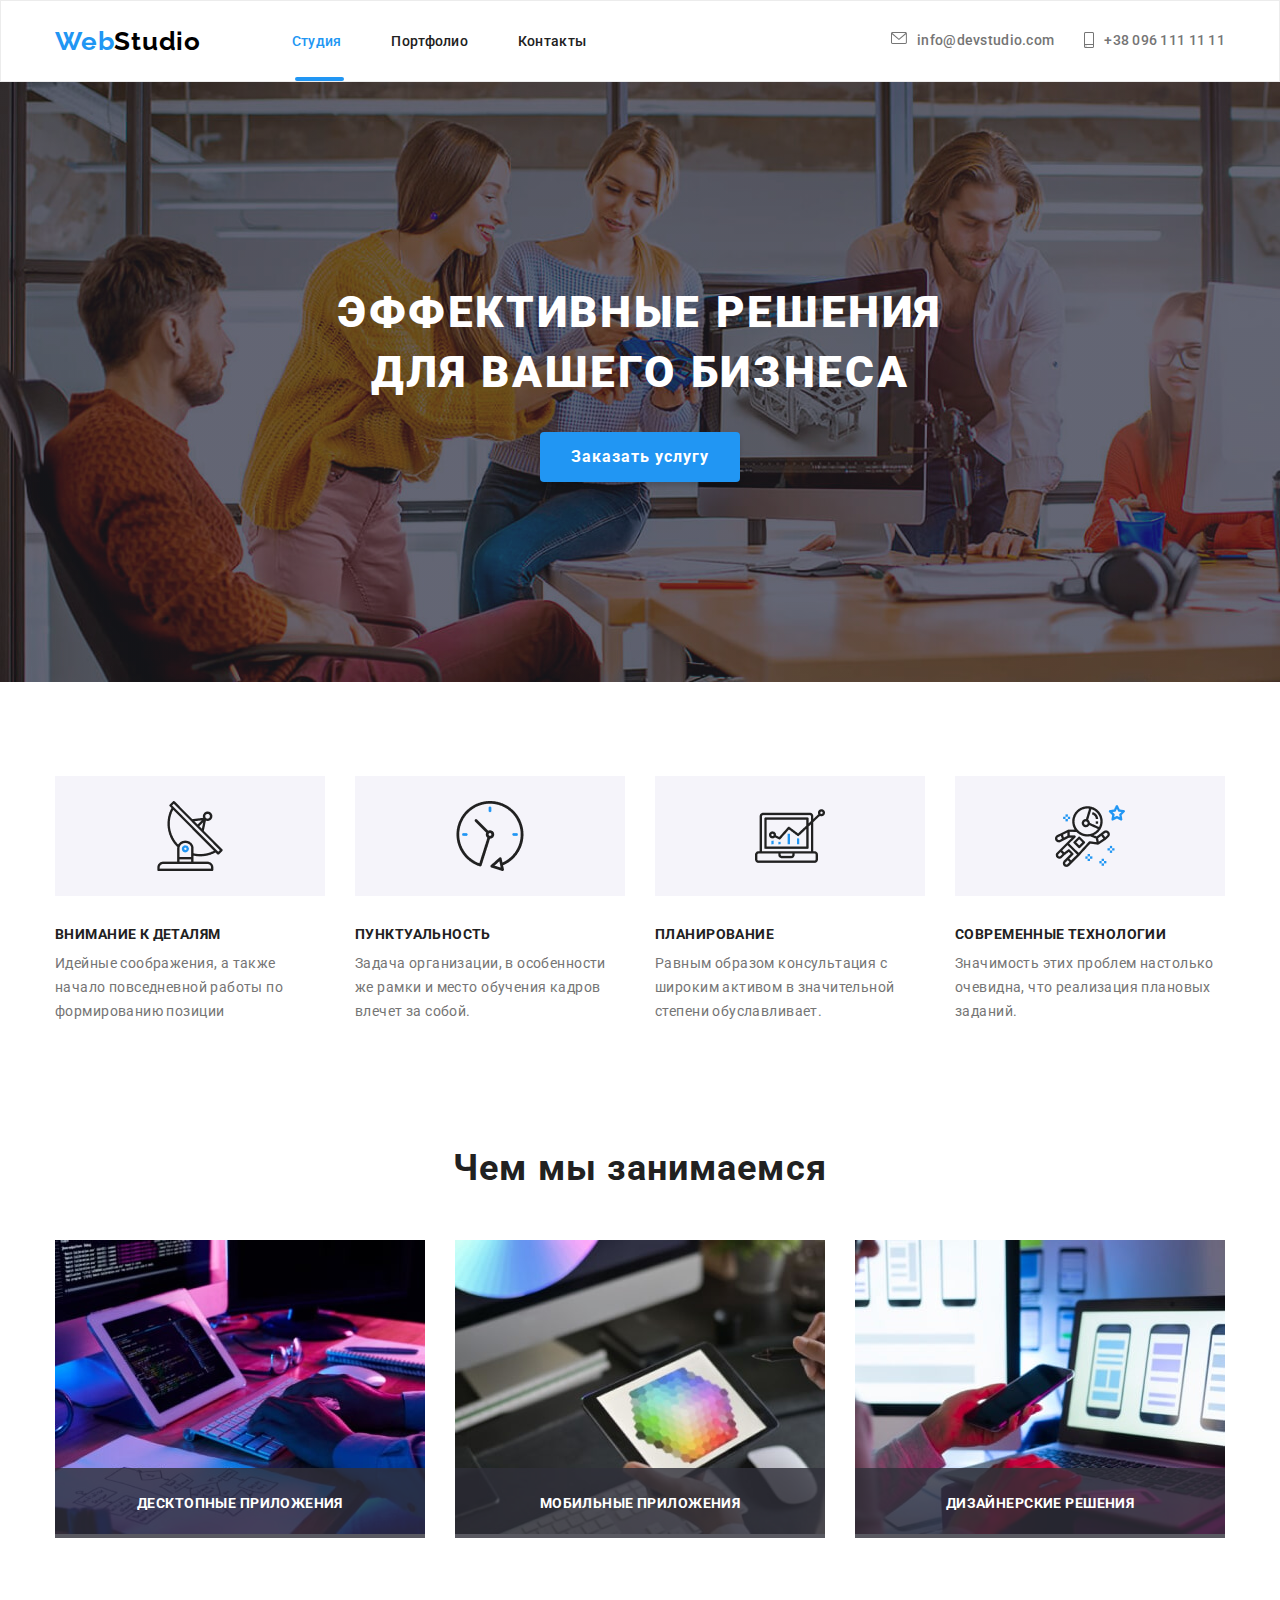
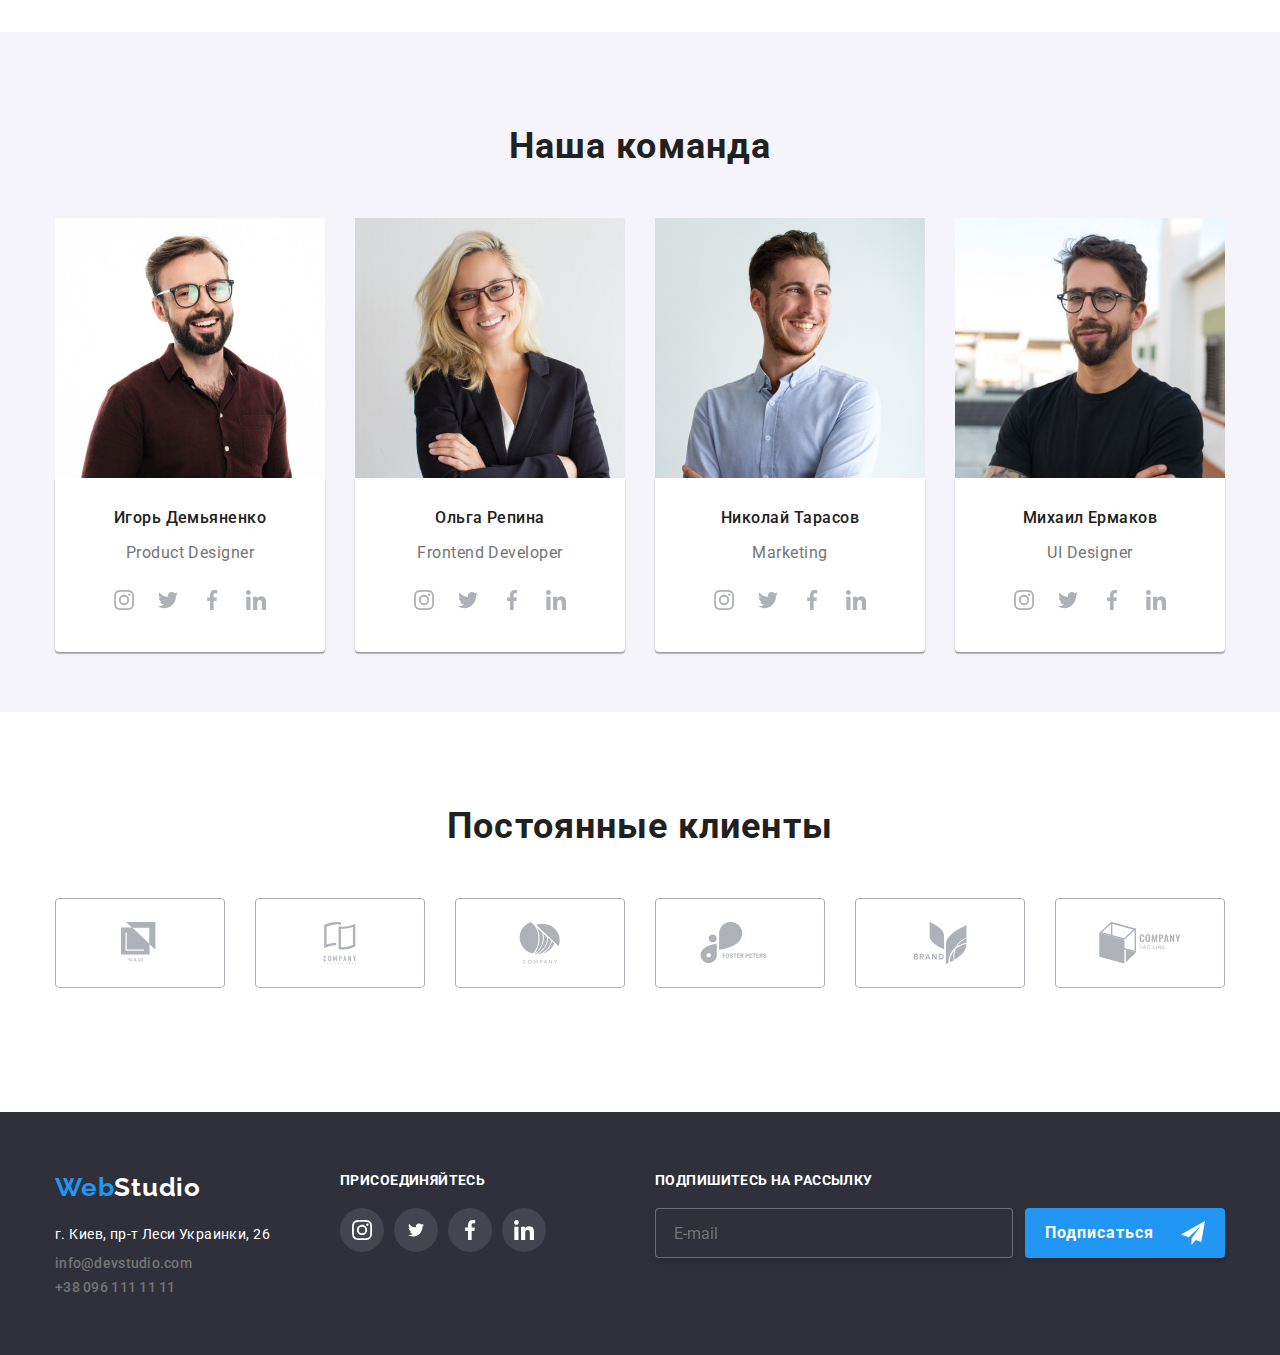
==== commit 123d8d77: "updated mobile version" ====
--- a/index.html
+++ b/index.html
@@ -14,7 +14,7 @@
     <header class="header">
         <div class="container main">
             <a class="logo" href="" aria-label="Логотип веб студия">Web<span class="logo-name-part">Studio</span></a>
-            <div class="nav-container is-open" data-menu>
+            <div class="nav-container" data-menu>
                     <nav class="navigation">
                         <ul class="navigation-list list">
                             <li class="navigation-list-item"><a class="navigation-list-link link current" href="./index.html">Студия</a></li>
@@ -39,7 +39,7 @@
                         </li>
                     </ul>
             </div>
-            <button type="button" class="btn-burger-menu is-open" aria-expanded="false" data-menu-button>
+            <button type="button" class="btn-burger-menu" aria-expanded="false" data-menu-button>
                 <svg width="40" height="40" class="menu-icon" aria-label="Переключатель мобильного меню">
                     <use class="icon-menu" href="./images/sprite.svg#icon-menu_40px"></use>
                     <use class="icon-close" href="./images/sprite.svg#icon-close_40px"></use>
--- a/css/main.min.css
+++ b/css/main.min.css
@@ -1,2 +1,2 @@
-.visually-hidden{position:absolute !important;clip:rect(1px 1px 1px 1px);clip:rect(1px, 1px, 1px, 1px);padding:0 !important;border:0 !important;height:1px !important;width:1px !important;overflow:hidden}body{font-family:"Roboto", sans-serif;color:#757575}.list{list-style:none;padding:0px;margin:0px}.link{text-decoration:none}.section-description{margin-top:0px;margin-bottom:0;padding-top:60px;padding-bottom:30px;font-weight:700;font-size:28px;line-height:1.179;text-align:center;letter-spacing:0.03em;color:#212121}@media screen and (min-width: 480px){.current::after{content:"";display:block;height:4px;width:100%;left:3px;bottom:-11px;position:absolute;background-color:#2196F3;border-radius:2px}}@media screen and (min-width: 768px){.current::after{content:"";display:block;height:4px;width:100%;bottom:-4px;position:absolute;background-color:#2196F3;border-radius:2px}}@media screen and (min-width: 1200px){.current::after{content:"";display:block;height:4px;width:100%;bottom:-4px;position:absolute;background-color:#2196F3;border-radius:2px}.section-description{padding-top:94px;padding-bottom:50px;font-size:36px;line-height:1.166}}.container{width:100%;padding:0 15px}@media screen and (min-width: 480px){.container{width:480px;padding:0 15px;margin:0 auto}}@media screen and (min-width: 768px){.container{width:768px}}@media screen and (min-width: 1200px){.container{width:1230px}}.logo{display:inline-flex;font-family:"Raleway", sans-serif;font-style:normal;font-weight:700;font-size:24px;line-height:1,166px;letter-spacing:0.03em;color:#2196F3;list-style:none;text-decoration:none}.logo-name-part{color:#000}.logo-footer{color:#fff}@media screen and (min-width: 768px){.logo{margin-right:88px}}@media screen and (min-width: 1200px){.logo{margin-right:93px;font-size:26px;line-height:1.192}}.modal-button,.modal-form-btn{display:inline-block;min-width:200px;padding:10px 52px;font-weight:700;font-size:16px;line-height:1.875;align-items:center;letter-spacing:0.06em;color:#fff;background:#2196F3;box-shadow:0px 4px 4px rgba(0,0,0,0.15);border-radius:4px;border:none}.modal-form-btn{align-self:center;background:#188CE8;box-shadow:0px 4px 4px rgba(0,0,0,0.15);border-radius:4px;margin-top:31px;border:none}@media screen and (min-width: 768px){.modal-form-btn{align-self:center;background:#188CE8;box-shadow:0px 4px 4px rgba(0,0,0,0.15);border-radius:4px;margin-top:40px;border:none}}.backdrop{position:fixed;padding-right:15px;padding-left:15px;padding-bottom:94px;padding-top:93px;right:0;bottom:0;width:100%;height:100%;background:rgba(0,0,0,0.2);transition:all 250ms cubic-bezier(0.4, 0, 0.2, 1)}.backdrop.is-hidden{opacity:0;visibility:hidden;pointer-events:none}.backdrop.is-hidden .modal{transform:translate(-50%, -50%) scale(0)}.modal{position:absolute;top:50%;left:50%;transform:translate(-50%, -50%) scale(1);width:450px;height:609px;padding:40px;margin:0;background:#fff;box-shadow:0px 1px 3px rgba(0,0,0,0.12),0px 1px 1px rgba(0,0,0,0.14),0px 2px 1px rgba(0,0,0,0.2);border-radius:4px}.close-button{position:absolute;top:8px;right:8px;width:30px;height:30px;background:#fff;border:1px solid rgba(0,0,0,0.1);border-radius:50%;cursor:pointer;transition:all 250ms cubic-bezier(0.4, 0, 0.2, 1)}.close-button:hover{fill:#2196F3}.svg-close-button{width:11px;height:11px;transition:color 250ms cubic-bezier(0.4, 0, 0.2, 1)}.modal-form{display:flex;flex-direction:column}.modal-form-input{display:block;width:100%;height:40px;border:1px solid rgba(33,33,33,0.2);border-radius:4px;padding-left:42px;cursor:pointer}.modal-form-input:focus,.modal-form-message:focus{padding:12px 16px;outline:none;border:1px solid #2196F3}.modal-form-message:focus::placeholder{padding:6px 8px}.modal-form-message{width:370px;height:120px;border:1px solid rgba(33,33,33,0.2);border-radius:4px;resize:none;margin-bottom:20px}.modal-form-field{margin-bottom:10px}.modal-form-wrapper{display:block;position:relative;margin-top:4px;cursor:pointer}.modal-name{width:370px;height:60px;font-weight:bold;font-size:20px;line-height:1.5;text-align:center;letter-spacing:0.03em;color:#212121}.modal-form-svg-icon{position:absolute;top:50%;left:12px;transform:translateY(-50%)}.modal-form-input:focus+.modal-form-svg-icon{fill:#2196F3}.modal-form-input:focus{padding-left:42px}.modal-form-policy-label::before{display:inline-block;content:"";width:16px;height:15px;border:2px solid #212121;margin-right:8.38px}.modal-form-policy-label{font-size:14px;line-height:1.168;letter-spacing:0.03em;color:#757575}.modal-form-policy:checked+.modal-form-policy-label::before{background-color:#2196F3;background-image:url(../images/modal/Vector.png);background-repeat:no-repeat;background-position:50% 50%;border:none}.modal-form-policy-link{color:#2196F3;text-decoration:underline}.modal-form-message::placeholder{padding:12px 16px}@media screen and (min-width: 768px){.backdrop{width:100%;height:100%;position:fixed;padding-left:0;padding-right:0}.modal{position:absolute;top:50%;left:50%;transform:translate(-50%, -50%) scale(1);width:528px;height:581px;padding:40px}.modal-form-message{width:448px;height:120px}}@media screen and (min-width: 1200px){.modal-name{width:448px;height:23px;font-weight:bold;font-size:20px;line-height:1.045}.modal-form-policy-label{font-size:14px;line-height:1.714;letter-spacing:0.03em;color:#757575}}.social-list{display:flex;justify-content:center}.social-list-svg{width:20px;height:20px;transition:fill 250ms cubic-bezier(0.4, 0, 0.2, 1)}.social-list-link{display:flex;justify-content:center;align-items:center;width:44px;height:44px;fill:#AFB1B8;transition:background-color 250ms cubic-bezier(0.4, 0, 0.2, 1)}.social-list-link:hover{background-color:#2196F3;border-radius:50%}.social-list-link:hover .social-list-svg{fill:#fff}.header{position:relative;background-color:#fff}.header-email-link,.header-tel-link{font-weight:500;font-size:18px;line-height:1.167;letter-spacing:0.02em;color:#757575;transition:color 250ms cubic-bezier(0.4, 0, 0.2, 1)}.header-email-link:hover,.header-email-link:focus,.header-tel-link:hover,.header-tel-link:focus{color:#2196F3}.header-email-link:hover .contacts-icon-mail{fill:#2196F3}.header-tel-link:hover .contacts-icon-tel{fill:#2196F3}.nav-container{display:none}.nav-container.is-open{display:block;position:absolute;top:100%;left:0;width:100%;padding-top:60px;padding-bottom:60px;height:393px;min-width:480px;text-align:center;background:#fff;box-shadow:0px 4px 8px rgba(0,0,0,0.04),0px 2px 4px rgba(0,0,0,0.08),0px 1px 3px rgba(0,0,0,0.16)}.navigation>.logo{align-self:center}.navigation-list-link{position:relative;font-weight:500;font-size:18px;line-height:1.167;letter-spacing:0.02em;color:#212121;transition:color 250ms cubic-bezier(0.4, 0, 0.2, 1)}.navigation-list-item:not(:last-child){margin-bottom:40px}.navigation-list-item:last-child{margin-bottom:60px}.navigation-list-link.current{color:#2196F3}.navigation-list-link:hover,.navigation-list-link:focus{color:#2196F3}.main{display:flex;align-items:center;height:80px}.btn-burger-menu{display:inline-flex;justify-content:center;align-self:center;align-items:center;padding:0;margin-top:10px;margin-left:auto;width:40px;height:40px;border:none;background-color:#fff}.btn-burger-menu .icon-close{display:none}.btn-burger-menu.is-open .icon-close{display:block}.btn-burger-menu.is-open .icon-menu{display:none}.contacts-icon:not(:last-child){margin-bottom:16px}.contacts-icon-mail{display:inline-flex;align-items:center;width:16px;height:12px;fill:#757575;margin-right:10px;transition:fill 250ms cubic-bezier(0.4, 0, 0.2, 1)}.contacts-icon-tel{display:inline-flex;align-items:center;width:10px;height:16px;fill:#757575;margin-right:10px;transition:color 250ms cubic-bezier(0.4, 0, 0.2, 1)}.contacts-item>.header-email-link{margin-bottom:9px}@media screen and (min-width: 768px){.header{border:1px solid #ECECEC}.header-email-link,.header-tel-link{font-size:12px;line-height:1.167;display:flex;margin-right:0}.header-email-link{margin-bottom:10px}.btn-burger-menu{display:none}.btn-burger-menu.is-open{display:none}.navigation-list{display:flex;align-items:center;margin-right:84px}.navigation{display:flex}.navigation-list-link{font-size:14px;line-height:1.143;letter-spacing:0.02em;padding-top:32px;padding-bottom:28px}.navigation-list-item:not(:last-child){margin-right:50px;margin-bottom:0}.navigation-list-item:last-child{margin-bottom:0px}.contacts-icon:not(:last-child){margin-bottom:0}.contacts-icon-mail{display:flex}.contacts-icon-tel{display:flex}.nav-container{display:flex;justify-content:space-between}}@media screen and (min-width: 1200px){.header-email-link,.header-tel-link{display:flex;font-size:14px;line-height:1.143}.header-email-link{margin-bottom:0}.main{justify-content:space-between}.contacts{display:flex}.contacts-icon:not(:last-child){margin-right:30px}.navigation-list{margin-right:305px}}.order-servise{text-align:center;padding-top:200px;padding-bottom:200px;margin-bottom:60px}.description{margin-top:0px;margin-bottom:30px;font-weight:900;font-size:26px;line-height:1.615;text-align:center;letter-spacing:0.06em;text-transform:uppercase;color:#fff}.background{height:600px;max-width:1600px;margin-left:auto;margin-right:auto;background-image:linear-gradient(rgba(47,48,58,0.4), rgba(47,48,58,0.4)),url(../images/hero/hero-mobile.jpg);background-repeat:no-repeat;background-size:cover}@media screen and (min-device-pixel-ratio: 2) and (min-width: 320px), screen and (min-resolution: 192dpi) and (min-width: 320px), screen and (min-resolution: 2dppx) and (min-width: 320px){.background{background-image:url(../images/hero/hero-mobile@2x.jpg)}}@media screen and (min-width: 768px){.background{background-image:url("../images/hero/hero-tablet.jpg")}}@media screen and (min-device-pixel-ratio: 2) and (min-width: 768px), screen and (min-resolution: 192dpi) and (min-width: 768px), screen and (min-resolution: 2dppx) and (min-width: 768px){.background{background-image:url(../images/hero/hero-tablet@2x.jpg)}}@media screen and (min-width: 1200px){.order-servise{margin-bottom:94px}.description{font-size:44px;line-height:1.364}.background{background-image:url("../images/hero/hero-desctop.jpg")}}@media screen and (min-device-pixel-ratio: 2) and (min-width: 1200px), screen and (min-resolution: 192dpi) and (min-width: 1200px), screen and (min-resolution: 2dppx) and (min-width: 1200px){.background{background-image:url(../images/hero/hero-desctop@2x.jpg)}}.advantages{padding-bottom:60px}.advantages-text{margin-top:0;margin-bottom:0;font-weight:normal;font-size:14px;line-height:1.714;letter-spacing:0.03em;color:#757575}.advantages-item::before{padding-right:100px;margin-bottom:30px;display:block;content:"";height:120px;background-size:70px 70px;background-repeat:no-repeat;background-position:center;background-color:#F5F4FA}.advantages-description{text-align:center;margin-top:0px;margin-bottom:10px;font-weight:700;font-size:14px;line-height:1.143;letter-spacing:0.03em;text-transform:uppercase;color:#212121}.advantages-item:not(:last-child){margin-bottom:30px}.icon-antenna::before{background-image:url(../images/advantages/antenna.png)}.icon-clock::before{background-image:url(../images/advantages/clock.png)}.icon-diagram::before{background-image:url(../images/advantages/diagram.png)}.icon-astronaut::before{background-image:url(../images/advantages/astronaut.png)}@media screen and (min-width: 480px){.advantages-list{width:100%;display:block}}@media screen and (min-width: 768px){.advantages-description{text-align:start}.advantages-list{display:flex;flex-wrap:wrap;justify-content:space-between}.advantages-item{width:350px}}@media screen and (min-width: 1200px){.advantages{padding-bottom:0px}.advantages-text{margin-bottom:0}.advantages-item:not(:last-child){margin-right:30px}.advantages-list{display:flex;flex-wrap:nowrap}.advantages-description{text-align:start}}.work-description{display:none}@media screen and (min-width: 1200px){.work-description{display:block;padding-bottom:94px}.work-description-list{display:flex;justify-content:space-between}.work-decription-item{position:relative}.work-description-text{position:absolute;bottom:0;left:0;height:70px;width:100%;background:rgba(47,48,58,0.8)}.text-description{padding:27px 52px;margin:0;font-weight:bold;font-size:14px;line-height:1.142;text-align:center;letter-spacing:0.03em;text-transform:uppercase;color:#fff}}.our-team{width:100%;display:block}.employee-photo{display:block;margin:0  auto}.our-team{background-color:#F5F4FA}.team-item:nth-child(n+1){padding-bottom:30px}.team-item:nth-child(n+3){padding-bottom:60px}.team-content{background:#fff;box-shadow:0px 1px 3px rgba(0,0,0,0.12),0px 1px 1px rgba(0,0,0,0.14),0px 2px 1px rgba(0,0,0,0.2);border-radius:0px 0px 4px 4px;padding-top:30px;padding-bottom:30px}.employee-name{display:block;margin-bottom:10px;margin-top:0;font-weight:500;font-size:16px;line-height:1.188;text-align:center;letter-spacing:0.03em;color:#212121}.employee-position{margin-bottom:16px;font-weight:normal;font-size:16px;line-height:1.188;text-align:center;letter-spacing:0.03em}.employee-name,.employee-position{background-color:#fff}.team-list{display:block}.team-item{border-radius:0px 0px 4px 4px}.employee-photo{display:block}@media screen and (min-width: 768px){.team-list{display:flex;flex-wrap:wrap;justify-content:space-between}.team-item{padding-bottom:0}}@media screen and (min-width: 1200px){.team-list{display:flex;flex-wrap:nowrap;justify-content:space-between}}.our-clients{padding-bottom:60px}.clients-list{display:flex;flex-wrap:wrap}.clients-list-item{width:calc((100%-30px)/2);margin-bottom:30px}.clients-list-item:nth-child(even){margin-right:0}.clients-list-item:nth-child(n+5){margin-bottom:0}.clients-list-link{display:flex;width:170px;height:90px;border:1px solid #AFB1B8;border-radius:4px;transition:border-color 250ms cubic-bezier(0.4, 0, 0.2, 1)}.clients-list-link:hover{border-color:#2196F3}.clients-list-svg{width:100%;height:100%;padding:23px 40px;fill:#AFB1B8;transition:fill 250ms cubic-bezier(0.4, 0, 0.2, 1)}.clients-list-svg:hover{fill:#2196F3}@media screen and (min-width: 768px){.clients-list-item{width:calc((100%-60px)/3);margin-bottom:30px;margin-right:0}.clients-list-item:nth-child(3){margin-right:0}.clients-list-item:nth-child(6){margin-right:0}.clients-list-item:nth-child(n+4){margin-bottom:0}}@media screen and (min-width: 1200px){.our-clients{padding-bottom:94px}.clients-list{display:flex;flex-wrap:nowrap}.clients-list-link{justify-content:center;align-items:center}.clients-list-item:not(:last-child){margin-right:30px}.clients-list-item{width:calc((100%-150px)/6);margin-bottom:0}}.address-section{display:flex;flex-direction:column;justify-content:space-around;margin-right:70px}.address{display:flex;flex-direction:column;font-style:normal;color:#fff}.address-street{font-weight:normal;font-size:14px;line-height:1.714;letter-spacing:0.03em}.address-section{margin-right:0}.page-footer{text-align:center;background-color:#2F303A;padding-top:60px;padding-bottom:60px}.page-footer .logo{display:block;margin-right:0}.address-street{display:block;margin-top:20px;margin-bottom:8px}.footer-email-link,.footer-tel-link{display:block;text-align:center;font-weight:500;font-size:14px;line-height:1.143;letter-spacing:0.02em;color:#757575;transition:color 250ms cubic-bezier(0.4, 0, 0.2, 1)}.footer-email-link:hover,.footer-email-link:focus,.footer-tel-link:hover,.footer-tel-link:focus{color:#2196F3}.footer-email-link{margin-bottom:8px}.join{margin-top:60px;margin-bottom:60px}.join-text{font-style:normal;font-weight:bold;font-size:14px;line-height:1.142;letter-spacing:0.03em;text-transform:uppercase;color:#fff}.footer-social-list{display:flex;justify-content:center;margin-top:20px}.footer-social-list-svg{fill:#fff}.footer-social-list-link{display:flex;justify-content:center;align-items:center;width:44px;height:44px;border-radius:50%;background:rgba(255,255,255,0.1);transition:background-color 250ms cubic-bezier(0.4, 0, 0.2, 1)}.footer-social-list-item{display:flex;justify-content:center;align-items:center}.footer-social-list-link:hover{background-color:#2196F3}.footer-submit-link{margin-top:20px;justify-content:center}.footer-submit-link .modal-button{margin-top:8px;margin-right:0;text-align:center}.footer-submit-button{height:50px;width:200px;background-color:#2196F3;box-shadow:0px 4px 4px rgba(0,0,0,0.15);border-radius:4px}.footer-submit-input::placeholder{padding-top:15px;padding-left:16px}.footer-submit-input{width:100%;height:50px;margin-right:12px;background-color:#2F303A;border:1px solid rgba(255,255,255,0.3);filter:drop-shadow(0px 4px 4px rgba(0,0,0,0.15));border-radius:4px}.footer-submit-input:focus{padding:16px;color:rgba(255,255,255,0.3)}@media screen and (min-width: 768px){.footer-tablet-flex{margin-bottom:60px;display:flex;flex-direction:row;justify-content:space-around}.address-section{display:flex}.contacts-item{display:flex;flex-direction:column}.join{margin-top:0;margin-bottom:0}.join-text{text-align:center}.footer-submit{margin-left:166px;margin-right:152px}.footer-submit-input{margin-right:0;width:358px}}@media screen and (min-width: 1200px){.page-footer{text-align:start;background-color:#2F303A;padding-top:60px;padding-bottom:60px}.page-footer .container{display:flex;flex-direction:row;justify-content:space-between}.join{display:flex;flex-direction:column;width:206px;height:80px;margin-left:70px}.join-text{text-align:start}.address-section{display:flex}.submit{display:block;margin-bottom:20px}.footer-social-list{justify-content:space-between}.footer-submit{margin-right:0;margin-left:93px}.footer-submit-link{margin-top:0;display:flex;justify-content:center;flex-direction:row;text-align:start}.footer-submit-link .modal-button{margin-top:0;display:flex;align-items:center;justify-content:space-between}.footer-submit-input{margin-right:12px}.footer-email-link,.footer-tel-link{display:block;text-align:start}}
+.visually-hidden{position:absolute !important;clip:rect(1px 1px 1px 1px);clip:rect(1px, 1px, 1px, 1px);padding:0 !important;border:0 !important;height:1px !important;width:1px !important;overflow:hidden}body{font-family:"Roboto", sans-serif;color:#757575}.list{list-style:none;padding:0px;margin:0px}.link{text-decoration:none}.section-description{margin-top:0px;margin-bottom:30px;font-weight:700;font-size:28px;line-height:1.179;text-align:center;letter-spacing:0.03em;color:#212121}@media screen and (min-width: 480px){.current::after{content:"";display:block;height:4px;width:100%;left:3px;bottom:-11px;position:absolute;background-color:#2196F3;border-radius:2px}}@media screen and (min-width: 768px){.current::after{content:"";display:block;height:4px;width:100%;bottom:-4px;position:absolute;background-color:#2196F3;border-radius:2px}}@media screen and (min-width: 1200px){.current::after{content:"";display:block;height:4px;width:100%;bottom:-4px;position:absolute;background-color:#2196F3;border-radius:2px}.section-description{margin-bottom:50px;font-size:36px;line-height:1.166}}.container{width:100%;padding:0 15px}@media screen and (min-width: 480px){.container{width:480px;padding:0 15px;margin:0 auto}}@media screen and (min-width: 768px){.container{width:768px}}@media screen and (min-width: 1200px){.container{width:1200px}}.logo{display:inline-flex;font-family:"Raleway", sans-serif;font-style:normal;font-weight:700;font-size:24px;line-height:1,166px;letter-spacing:0.03em;color:#2196F3;list-style:none;text-decoration:none}.logo-name-part{color:#000}.logo-footer{color:#fff}@media screen and (min-width: 768px){.logo{margin-right:88px}}@media screen and (min-width: 1200px){.logo{margin-right:0;font-size:26px;line-height:1.192}}.modal-button,.modal-form-btn{display:inline-block;min-width:200px;padding:10px 20px;font-weight:700;font-size:16px;line-height:1.875;align-items:center;letter-spacing:0.06em;color:#fff;background:#2196F3;box-shadow:0px 4px 4px rgba(0,0,0,0.15);border-radius:4px;border:none}.modal-form-btn{align-self:center;background:#188CE8;box-shadow:0px 4px 4px rgba(0,0,0,0.15);border-radius:4px;margin-top:31px;border:none}@media screen and (min-width: 768px){.modal-form-btn{align-self:center;background:#188CE8;box-shadow:0px 4px 4px rgba(0,0,0,0.15);border-radius:4px;margin-top:40px;border:none}}.backdrop{position:fixed;padding-right:15px;padding-left:15px;padding-bottom:94px;padding-top:93px;right:0;bottom:0;width:100%;height:100%;background:rgba(0,0,0,0.2);transition:all 250ms cubic-bezier(0.4, 0, 0.2, 1)}.backdrop.is-hidden{opacity:0;visibility:hidden;pointer-events:none}.backdrop.is-hidden .modal{transform:translate(-50%, -50%) scale(0)}.modal{position:absolute;top:50%;left:50%;transform:translate(-50%, -50%) scale(1);width:450px;height:609px;padding:40px;margin:0;background:#fff;box-shadow:0px 1px 3px rgba(0,0,0,0.12),0px 1px 1px rgba(0,0,0,0.14),0px 2px 1px rgba(0,0,0,0.2);border-radius:4px}.close-button{position:absolute;top:8px;right:8px;width:30px;height:30px;background:#fff;border:1px solid rgba(0,0,0,0.1);border-radius:50%;cursor:pointer;transition:all 250ms cubic-bezier(0.4, 0, 0.2, 1)}.close-button:hover{fill:#2196F3}.svg-close-button{width:11px;height:11px;transition:color 250ms cubic-bezier(0.4, 0, 0.2, 1)}.modal-form{display:flex;flex-direction:column}.modal-form-input{display:block;width:100%;height:40px;border:1px solid rgba(33,33,33,0.2);border-radius:4px;padding-left:42px;cursor:pointer}.modal-form-input:focus,.modal-form-message:focus{padding:12px 16px;outline:none;border:1px solid #2196F3}.modal-form-message:focus::placeholder{padding:6px 8px}.modal-form-message{width:370px;height:120px;border:1px solid rgba(33,33,33,0.2);border-radius:4px;resize:none;margin-bottom:20px}.modal-form-field{margin-bottom:10px}.modal-form-wrapper{display:block;position:relative;margin-top:4px;cursor:pointer}.modal-name{width:370px;height:60px;font-weight:bold;font-size:20px;line-height:1.5;text-align:center;letter-spacing:0.03em;color:#212121}.modal-form-svg-icon{position:absolute;top:50%;left:12px;transform:translateY(-50%)}.modal-form-input:focus+.modal-form-svg-icon{fill:#2196F3}.modal-form-input:focus{padding-left:42px}.modal-form-policy-label::before{display:inline-block;content:"";width:16px;height:15px;border:2px solid #212121;margin-right:8.38px}.modal-form-policy-label{font-size:14px;line-height:1.168;letter-spacing:0.03em;color:#757575}.modal-form-policy:checked+.modal-form-policy-label::before{background-color:#2196F3;background-image:url(../images/modal/Vector.png);background-repeat:no-repeat;background-position:50% 50%;border:none}.modal-form-policy-link{color:#2196F3;text-decoration:underline}.modal-form-message::placeholder{padding:12px 16px}@media screen and (min-width: 768px){.backdrop{width:100%;height:100%;position:fixed;padding-left:0;padding-right:0}.modal{position:absolute;top:50%;left:50%;transform:translate(-50%, -50%) scale(1);width:528px;height:581px;padding:40px}.modal-form-message{width:448px;height:120px}}@media screen and (min-width: 1200px){.modal-name{width:448px;height:23px;font-weight:bold;font-size:20px;line-height:1.045}.modal-form-policy-label{font-size:14px;line-height:1.714;letter-spacing:0.03em;color:#757575}}.social-list{display:flex;justify-content:center}.social-list-svg{width:20px;height:20px;transition:fill 250ms cubic-bezier(0.4, 0, 0.2, 1)}.social-list-link{display:flex;justify-content:center;align-items:center;width:44px;height:44px;fill:#AFB1B8;transition:background-color 250ms cubic-bezier(0.4, 0, 0.2, 1)}.social-list-link:hover{background-color:#2196F3;border-radius:50%}.social-list-link:hover .social-list-svg{fill:#fff}.header{position:relative;background-color:#fff}.header-email-link,.header-tel-link{font-weight:500;font-size:18px;line-height:1.167;letter-spacing:0.02em;color:#757575;transition:color 250ms cubic-bezier(0.4, 0, 0.2, 1)}.header-email-link:hover,.header-email-link:focus,.header-tel-link:hover,.header-tel-link:focus{color:#2196F3}.header-email-link:hover .contacts-icon-mail{fill:#2196F3}.header-tel-link:hover .contacts-icon-tel{fill:#2196F3}.nav-container{display:none}.nav-container.is-open{display:block;position:absolute;top:100%;left:0;width:100%;padding-top:60px;padding-bottom:60px;height:393px;min-width:480px;text-align:center;background:#fff;box-shadow:0px 4px 8px rgba(0,0,0,0.04),0px 2px 4px rgba(0,0,0,0.08),0px 1px 3px rgba(0,0,0,0.16)}.navigation>.logo{align-self:center}.navigation-list-link{position:relative;font-weight:500;font-size:18px;line-height:1.167;letter-spacing:0.02em;color:#212121;transition:color 250ms cubic-bezier(0.4, 0, 0.2, 1)}.navigation-list-item:not(:last-child){margin-bottom:40px}.navigation-list-item:last-child{margin-bottom:60px}.navigation-list-link.current{color:#2196F3}.navigation-list-link:hover,.navigation-list-link:focus{color:#2196F3}.main{display:flex;align-items:center;height:80px}.btn-burger-menu{display:inline-flex;justify-content:center;align-self:center;align-items:center;padding:0;margin-top:10px;margin-left:auto;width:40px;height:40px;border:none;background-color:#fff}.btn-burger-menu .icon-close{display:none}.btn-burger-menu.is-open .icon-close{display:block}.btn-burger-menu.is-open .icon-menu{display:none}.contacts-icon:not(:last-child){margin-bottom:16px}.contacts-icon-mail{display:inline-flex;align-items:center;width:16px;height:12px;fill:#757575;margin-right:10px;transition:fill 250ms cubic-bezier(0.4, 0, 0.2, 1)}.contacts-icon-tel{display:inline-flex;align-items:center;width:10px;height:16px;fill:#757575;margin-right:10px;transition:color 250ms cubic-bezier(0.4, 0, 0.2, 1)}.contacts-item>.header-email-link{margin-bottom:9px}@media screen and (min-width: 768px){.header{border:1px solid #ECECEC}.header-email-link,.header-tel-link{font-size:12px;line-height:1.167;display:flex;margin-right:0}.header-email-link{margin-bottom:10px}.btn-burger-menu{display:none}.btn-burger-menu.is-open{display:none}.navigation-list{display:flex;align-items:center;margin-right:84px}.navigation{display:flex}.navigation-list-link{font-size:14px;line-height:1.143;letter-spacing:0.02em;padding-top:32px;padding-bottom:28px}.navigation-list-item:not(:last-child){margin-right:50px;margin-bottom:0}.navigation-list-item:last-child{margin-bottom:0px}.contacts-icon:not(:last-child){margin-bottom:0}.nav-container{position:static;display:flex;justify-content:space-between}.nav-container.is-open{display:flex;position:static;top:0;left:0;width:100%;padding-top:0;padding-bottom:0;height:0;min-width:0;text-align:start;background:#fff;box-shadow:none}}@media screen and (min-width: 1200px){.header-email-link,.header-tel-link{display:flex;font-size:14px;line-height:1.143}.header-email-link{margin-bottom:0}.main{justify-content:space-between}.contacts{display:flex}.contacts-icon:not(:last-child){margin-right:30px}.contacts-icon-mail{display:flex}.contacts-icon-tel{display:flex}.navigation-list{margin-right:305px}}.order-servise{text-align:center;padding-top:118px;padding-bottom:118px}.description{margin-top:0px;margin-bottom:30px;font-weight:900;font-size:26px;line-height:1.615;text-align:center;letter-spacing:0.06em;text-transform:uppercase;color:#fff}.background{max-width:1600px;margin-left:auto;margin-right:auto;background-image:linear-gradient(rgba(47,48,58,0.4), rgba(47,48,58,0.4)),url(../images/hero/hero-mobile.jpg);background-repeat:no-repeat;background-size:cover}@media screen and (min-device-pixel-ratio: 2) and (min-width: 320px), screen and (min-resolution: 192dpi) and (min-width: 320px), screen and (min-resolution: 2dppx) and (min-width: 320px){.background{background-image:linear-gradient(rgba(47,48,58,0.4), rgba(47,48,58,0.4)),url(../images/hero/hero-mobile@2x.jpg)}}@media screen and (min-width: 768px){.background{background-image:linear-gradient(rgba(47,48,58,0.4), rgba(47,48,58,0.4)),url("../images/hero/hero-tablet.jpg")}}@media screen and (min-device-pixel-ratio: 2) and (min-width: 768px), screen and (min-resolution: 192dpi) and (min-width: 768px), screen and (min-resolution: 2dppx) and (min-width: 768px){.background{background-image:linear-gradient(rgba(47,48,58,0.4), rgba(47,48,58,0.4)),url(../images/hero/hero-tablet@2x.jpg)}}@media screen and (min-width: 1200px){.background{height:600px}.order-servise{padding-top:200px;padding-bottom:210px}.description{font-size:44px;line-height:1.364}.background{background-image:linear-gradient(rgba(47,48,58,0.4), rgba(47,48,58,0.4)),url("../images/hero/hero-desctop.jpg")}}@media screen and (min-device-pixel-ratio: 2) and (min-width: 1200px), screen and (min-resolution: 192dpi) and (min-width: 1200px), screen and (min-resolution: 2dppx) and (min-width: 1200px){.background{background-image:linear-gradient(rgba(47,48,58,0.4), rgba(47,48,58,0.4)),url(../images/hero/hero-desctop@2x.jpg)}}.advantages{padding-top:60px;padding-bottom:60px}.advantages-text{margin-top:0;margin-bottom:0;font-weight:normal;font-size:14px;line-height:1.714;letter-spacing:0.03em;color:#757575}.advantages-item::before{padding-right:100px;margin-bottom:30px;display:block;content:"";height:120px;background-size:70px 70px;background-repeat:no-repeat;background-position:center;background-color:#F5F4FA}.advantages-description{text-align:center;margin-top:0px;margin-bottom:10px;font-weight:700;font-size:14px;line-height:1.143;letter-spacing:0.03em;text-transform:uppercase;color:#212121}.advantages-item:not(:last-child){margin-bottom:30px}.icon-antenna::before{background-image:url(../images/advantages/antenna.png)}.icon-clock::before{background-image:url(../images/advantages/clock.png)}.icon-diagram::before{background-image:url(../images/advantages/diagram.png)}.icon-astronaut::before{background-image:url(../images/advantages/astronaut.png)}@media screen and (min-width: 480px){.advantages-list{width:100%;display:block}}@media screen and (min-width: 768px){.advantages-description{text-align:start}.advantages-list{display:flex;flex-wrap:wrap;justify-content:space-between}.advantages-item{width:350px}}@media screen and (min-width: 1200px){.advantages{padding-top:94px;padding-bottom:0px}.advantages-text{margin-bottom:0}.advantages-item:not(:last-child){margin-right:30px}.advantages-list{display:flex;flex-wrap:nowrap}.advantages-description{text-align:start}}.work-description{padding-top:60px;display:none}@media screen and (min-width: 1200px){.work-description{padding-top:94px;display:block;padding-bottom:94px}.work-description-list{display:flex;justify-content:space-between}.work-decription-item{position:relative}.work-description-text{position:absolute;bottom:0;left:0;height:70px;width:100%;background:rgba(47,48,58,0.8)}.text-description{padding:27px 52px;margin:0;font-weight:bold;font-size:14px;line-height:1.142;text-align:center;letter-spacing:0.03em;text-transform:uppercase;color:#fff}}.our-team{padding-top:60px;width:100%;display:block}.employee-photo{display:block;margin:0  auto}.our-team{background-color:#F5F4FA}.team-item:nth-child(n+1){padding-bottom:30px}.team-item:nth-child(n+3){padding-bottom:60px}.team-content{background:#fff;box-shadow:0px 1px 3px rgba(0,0,0,0.12),0px 1px 1px rgba(0,0,0,0.14),0px 2px 1px rgba(0,0,0,0.2);border-radius:0px 0px 4px 4px;padding-top:30px;padding-bottom:30px}.employee-name{display:block;margin-bottom:10px;margin-top:0;font-weight:500;font-size:16px;line-height:1.188;text-align:center;letter-spacing:0.03em;color:#212121}.employee-position{margin-bottom:16px;font-weight:normal;font-size:16px;line-height:1.188;text-align:center;letter-spacing:0.03em}.employee-name,.employee-position{background-color:#fff}.team-list{display:block}.team-item{border-radius:0px 0px 4px 4px}.employee-photo{display:block}@media screen and (min-width: 768px){.team-list{display:flex;flex-wrap:wrap;justify-content:space-between}.team-item{padding-bottom:0}}@media screen and (min-width: 1200px){.our-team{padding-top:94px}.team-list{display:flex;flex-wrap:nowrap;justify-content:space-between}}.our-clients{padding-top:60px;padding-bottom:60px}.clients-list{display:flex;flex-wrap:wrap;justify-content:space-between}.clients-list-item{margin-right:0}.clients-list-item:not(:nth-last-child(-n+2)){margin-bottom:30px}.clients-list-link{display:flex;width:210px;height:90px;border:1px solid #AFB1B8;border-radius:4px;transition:border-color 250ms cubic-bezier(0.4, 0, 0.2, 1)}.clients-list-link:hover{border-color:#2196F3}.clients-list-svg{width:100%;height:100%;padding:23px 40px;fill:#AFB1B8;transition:fill 250ms cubic-bezier(0.4, 0, 0.2, 1)}.clients-list-svg:hover{fill:#2196F3}@media screen and (min-width: 768px){.clients-list-item{width:calc((100% - 60px) / 3);margin-bottom:30px;margin-right:0}.clients-list-item:nth-child(3){margin-right:0}.clients-list-item:nth-child(6){margin-right:0}.clients-list-item:nth-child(n+4){margin-bottom:0}.clients-list-link{width:226px;height:90px}}@media screen and (min-width: 1200px){.our-clients{padding-top:94px;padding-bottom:94px}.clients-list{display:flex;flex-wrap:nowrap}.clients-list-link{width:170px;height:90px;justify-content:center;align-items:center}.clients-list-item:not(:last-child){margin-right:30px}.clients-list-item{width:calc((100%-150px)/6);margin-bottom:0}}.address-section{display:flex;flex-direction:column;justify-content:space-around;margin-right:70px}.address{display:flex;flex-direction:column;font-style:normal;color:#fff}.address-street{font-weight:normal;font-size:14px;line-height:1.714;letter-spacing:0.03em}.address-section{margin-right:0}.page-footer{text-align:center;background-color:#2F303A;padding-top:60px;padding-bottom:60px}.page-footer .logo{display:block;margin-right:0}.address-street{display:block;margin-top:20px;margin-bottom:8px}.footer-email-link,.footer-tel-link{display:block;text-align:center;font-weight:500;font-size:14px;line-height:1.143;letter-spacing:0.02em;color:#757575;transition:color 250ms cubic-bezier(0.4, 0, 0.2, 1)}.footer-email-link:hover,.footer-email-link:focus,.footer-tel-link:hover,.footer-tel-link:focus{color:#2196F3}.footer-email-link{margin-bottom:8px}.join{margin-top:60px;margin-bottom:60px}.join-text{font-style:normal;font-weight:bold;font-size:14px;line-height:1.142;letter-spacing:0.03em;text-transform:uppercase;color:#fff}.footer-social-list{display:flex;justify-content:center;margin-top:20px}.footer-social-list-svg{fill:#fff}.footer-social-list-link{display:flex;justify-content:space-between;align-items:center;width:44px;height:44px;border-radius:50%;background:rgba(255,255,255,0.1);transition:background-color 250ms cubic-bezier(0.4, 0, 0.2, 1)}.footer-social-list-link:hover{background-color:#2196F3}.footer-social-list-item:not(:last-child){margin-right:10px}.footer-social-list-item{display:flex;justify-content:center;align-items:center}.footer-submit-link{margin-top:20px;justify-content:center}.footer-submit-link .modal-button{margin-top:8px;margin-right:0;text-align:center}.footer-submit-button{height:50px;width:200px;background-color:#2196F3;box-shadow:0px 4px 4px rgba(0,0,0,0.15);border-radius:4px}.footer-submit-input::placeholder{padding-top:15px;padding-left:16px}.footer-submit-input{width:100%;height:50px;margin-right:12px;background-color:#2F303A;border:1px solid rgba(255,255,255,0.3);filter:drop-shadow(0px 4px 4px rgba(0,0,0,0.15));border-radius:4px}.footer-submit-input:focus{padding:16px;color:rgba(255,255,255,0.3)}@media screen and (min-width: 768px){.footer-tablet-flex{margin-bottom:60px;display:flex;flex-direction:row;justify-content:space-around}.address-section{display:flex}.contacts-item{display:flex;flex-direction:column}.join{margin-top:0;margin-bottom:0}.join-text{text-align:center}.footer-submit{margin-left:166px;margin-right:152px}.footer-submit-input{margin-right:0;width:358px}}@media screen and (min-width: 1200px){.page-footer{text-align:start;background-color:#2F303A;padding-top:60px;padding-bottom:60px}.page-footer .container{display:flex;justify-content:space-between}.address-section{display:flex;flex-direction:column;justify-content:space-around;margin-right:70px}.join{display:flex;flex-direction:column;justify-content:space-between;height:80px}.join-text{text-align:start}.submit{display:block;margin-bottom:20px}.footer-social-list{justify-content:space-between}.footer-social-list-item{display:flex;justify-content:center;align-items:center}.footer-submit{margin-right:0;margin-left:93px}.footer-submit-link{margin-top:0;display:flex;justify-content:center;flex-direction:row;text-align:start}.footer-submit-link .modal-button{margin-top:0;display:flex;align-items:center;justify-content:space-between}.footer-submit-input{margin-right:12px}.footer-email-link,.footer-tel-link{display:flex;text-align:start}.footer-tablet-flex{justify-content:space-between;margin-bottom:0}}
 /*# sourceMappingURL=main.min.css.map */